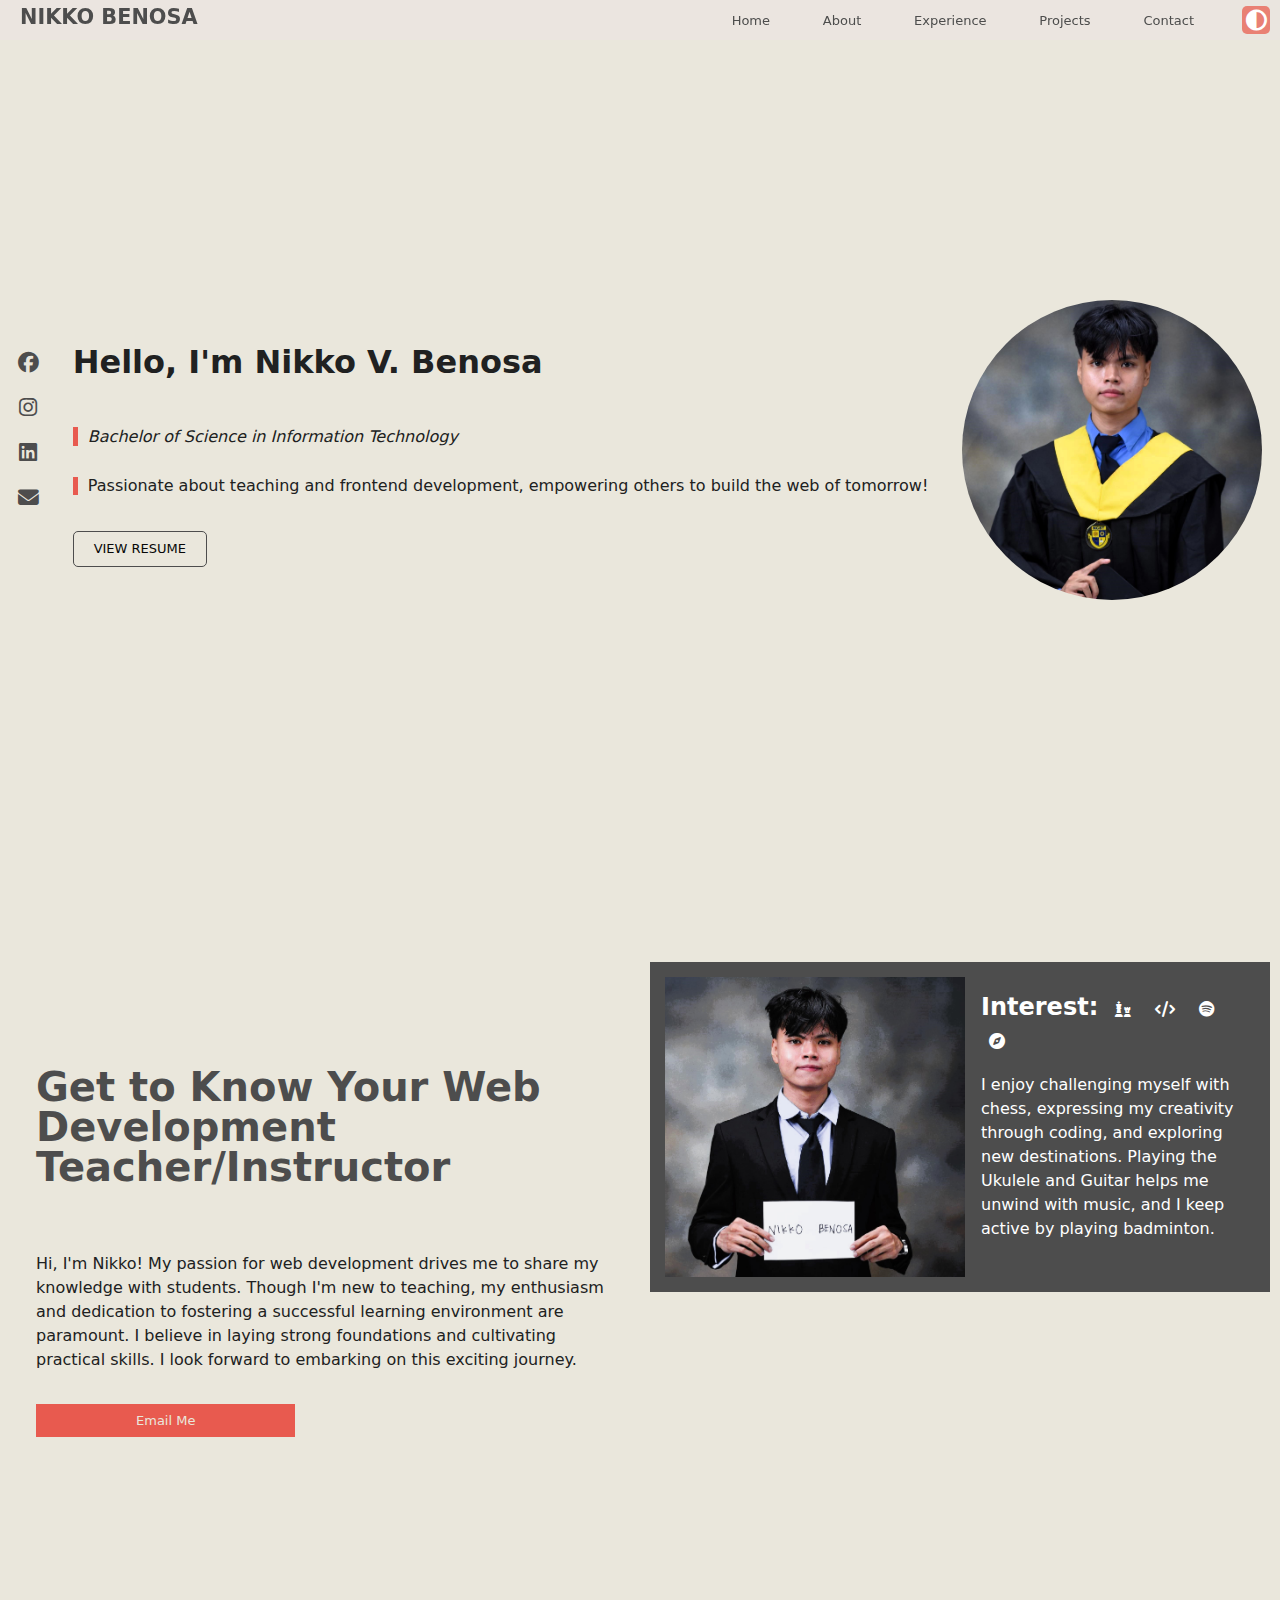
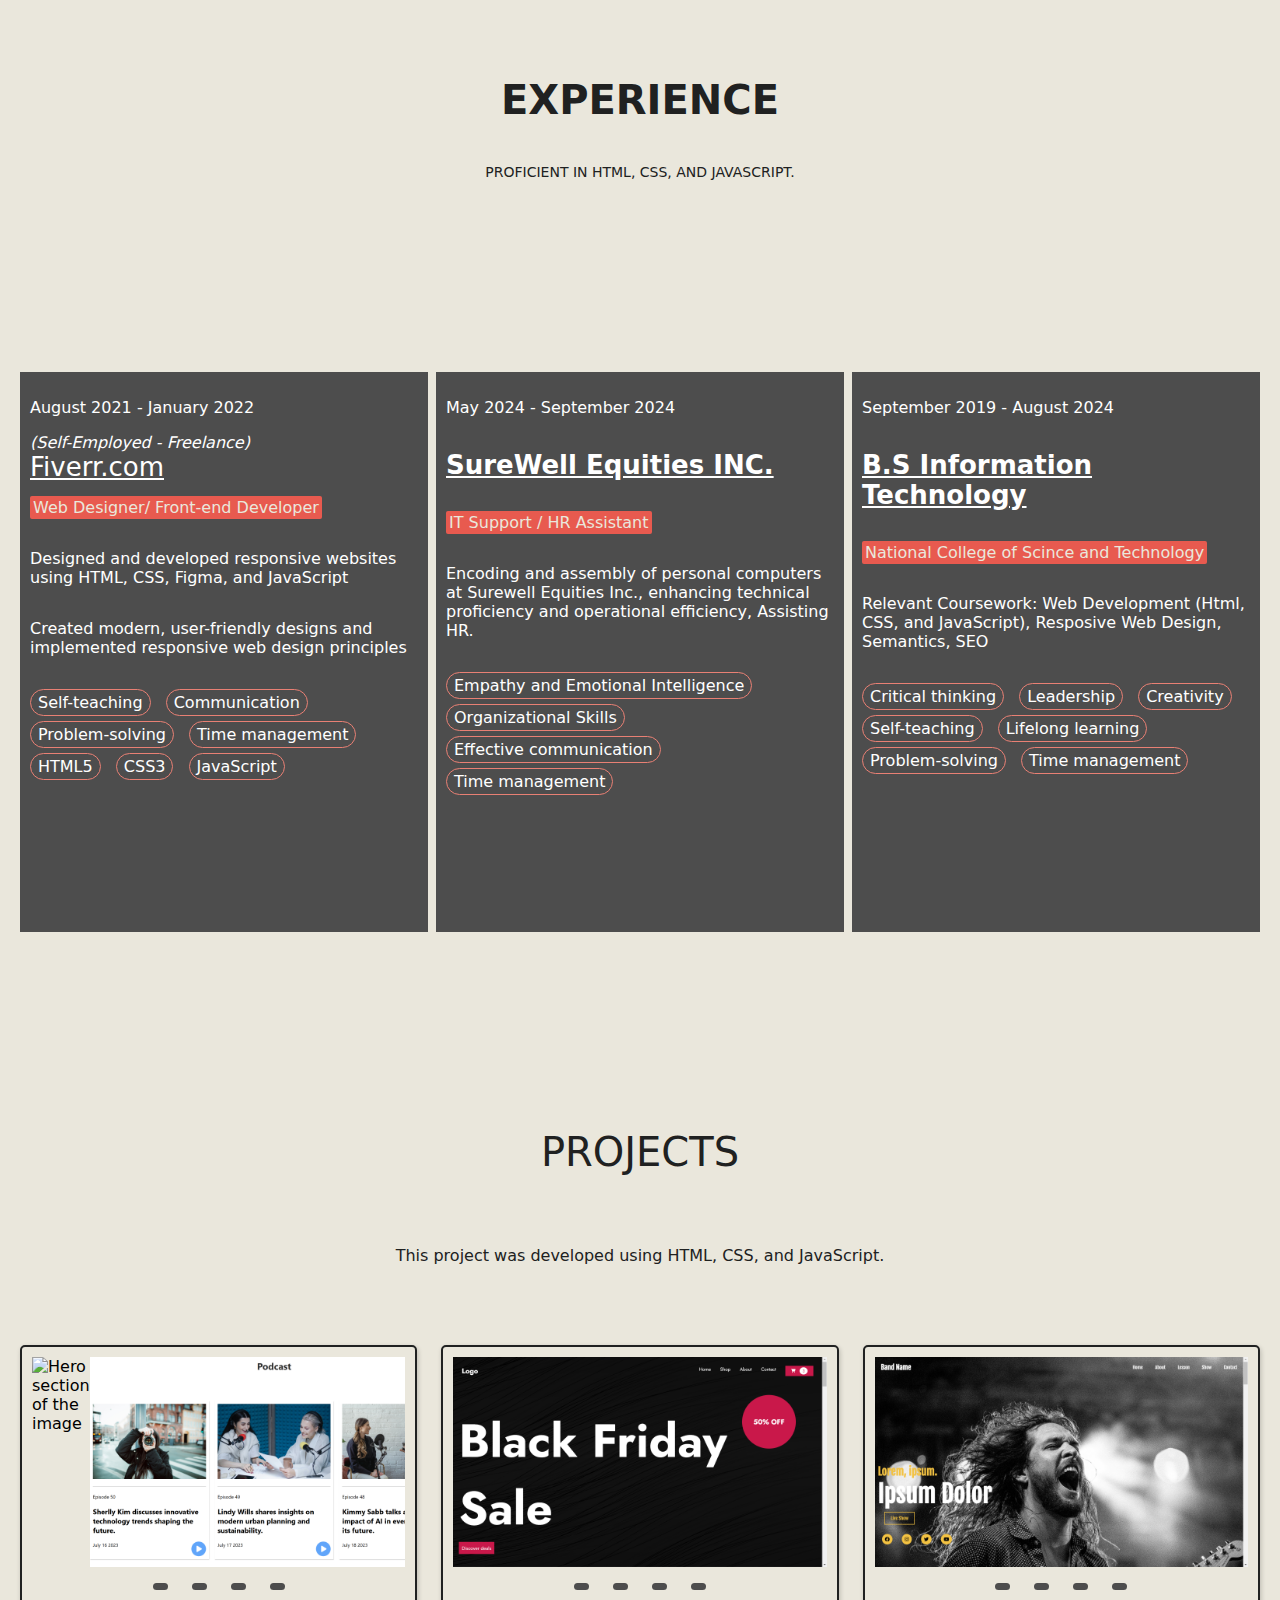
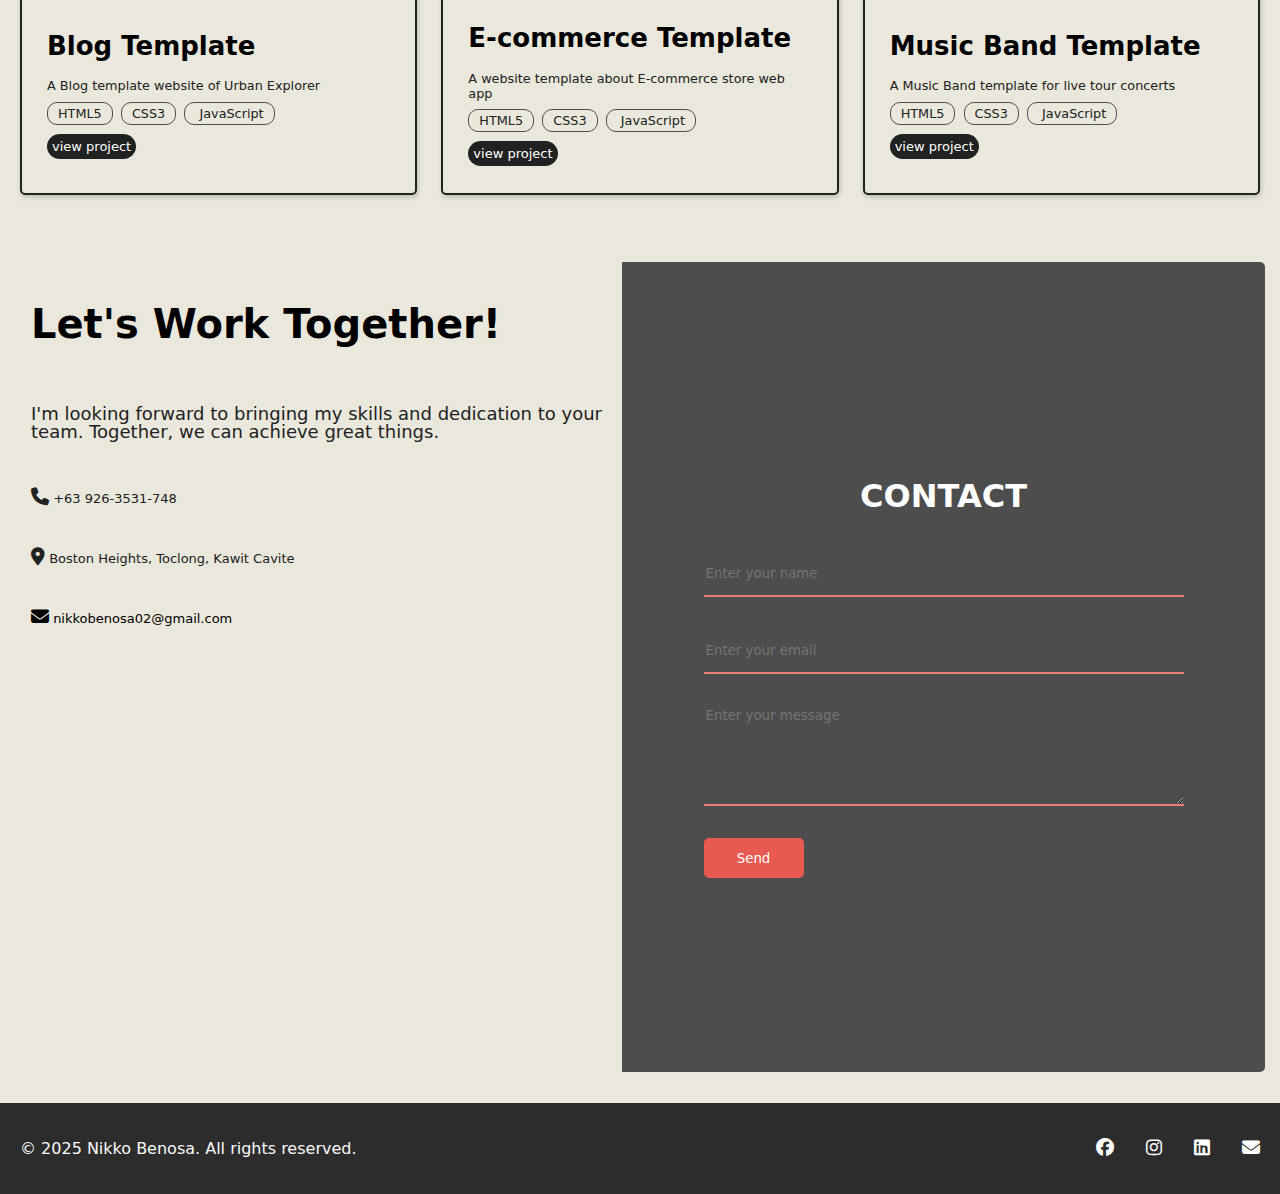
==== index.html @ a9d94560 "Update index.html" ====
<!DOCTYPE html>
<html lang="en">
  <head>
    <meta charset="UTF-8" />
    <meta name="viewport" content="width=device-width, initial-scale=1.0" />
    <link rel="stylesheet" href="styles.css" />
    <link
      rel="stylesheet"
      href="https://cdnjs.cloudflare.com/ajax/libs/font-awesome/6.7.2/css/all.min.css"
      integrity="sha512-Evv84Mr4kqVGRNSgIGL/F/aIDqQb7xQ2vcrdIwxfjThSH8CSR7PBEakCr51Ck+w+/U6swU2Im1vVX0SVk9ABhg=="
      crossorigin="anonymous"
      referrerpolicy="no-referrer"
    />
    <link rel="preconnect" href="https://fonts.googleapis.com" />
    <link rel="preconnect" href="https://fonts.gstatic.com" crossorigin />
    <link
      href="https://fonts.googleapis.com/css2?family=Lato:ital,wght@0,100;0,300;0,400;0,700;0,900;1,100;1,300;1,400;1,700;1,900&family=Merriweather+Sans:ital,wght@0,300..800;1,300..800&family=Montserrat:ital,wght@0,100..900;1,100..900&display=swap"
      rel="stylesheet"
    />

    <title>Nikko Benosa | Web Developer & Instructor</title>
    <meta
      name="description"
      content="Portfolio of Nikko Benosa, a passionate web development instructor and front-end developer. Explore projects, skills, and experience."
    />
  </head>
  <body>
    <main>
      <section id="container" class="container">
        <header>
          <section class="header">
            <h2 class="fs">Nikko Benosa</h2>
            <ul class="unl">
              <div class="burger-menu" id="burgerMenu">
                <span></span>
                <span></span>
                <span></span>
              </div>
              <nav class="nav-links" id="navLinks">
                <a href="#container2"><li class="li1">Contact</li></a>
                <a href="#container3"><li class="li1">Projects</li></a>
                <a href="#skills"><li class="li1">Experience</li></a>
                <a href="#about"><li class="li1">About</li></a>
                <a href="#container"><li class="li1">Home</li></a>
              </nav>
            </ul>
          </section>
          <button
            id="rotateButton"
            class="toggle-btn"
            onclick="toggleDarkMode()"
          >
            <i id="circle" class="fa-solid fa-circle-half-stroke"></i>
          </button>
        </header>
        <div class="fabs3">
          <a
            class="fabs"
            href="https://www.facebook.com/nikkobenosa01"
            target="_blank"
            ><i class="fa-brands fa-facebook"></i
          ></a>

          <a class="fabs" href="instagram.com" target="_blank"
            ><i class="fa-brands fa-instagram"></i
          ></a>
          <a
            class="fabs"
            href="https://www.linkedin.com/in/nikko-benosa-46b92a264/"
            target="_blank"
            ><i class="fa-brands fa-linkedin"></i
          ></a>
          <a href="mailto:nikkobenosa02@gmail.com" class="fabs"
            ><i class="fa-solid fa-envelope"></i
          ></a>
        </div>
        <div class="text">
          <p id="named">Hello, I'm Nikko V. Benosa</p>

          <p class="green">
            <em> &nbsp; Bachelor of Science in Information Technology</em>
          </p>
          <p class="para1">
            &nbsp; Passionate about teaching and frontend development,
            empowering others to build the web of tomorrow!
          </p>

          <div class="resume">
            <a
              href="https://drive.google.com/file/d/18-py3SOrcLkmHaScU4t58sN4FId3HkH1/view?usp=sharing"
              target="_blank"
              >VIEW RESUME</a
            >
          </div>
        </div>

        <div>
          <picture>
            <img
              class="image1"
              loading="lazy"
              src="image/profile.jpg"
              alt="Nikko Benosa"
            />
          </picture>
        </div>
      </section>

      <section id="about" class="main-about">
        <div class="contact" style="padding: 1rem">
          <h2>Get to Know Your Web Development Teacher/Instructor</h2>

          <p class="text3" style="line-height: 1.5">
            Hi, I'm Nikko! My passion for web development drives me to share my
            knowledge with students. Though I'm new to teaching, my enthusiasm
            and dedication to fostering a successful learning environment are
            paramount. I believe in laying strong foundations and cultivating
            practical skills. I look forward to embarking on this exciting
            journey.
          </p>

          <div class="link">
            <a id="link3" class="email" href="mailto:nikkobenosa02@gmail.com">
              Email Me
            </a>
          </div>
        </div>
        <div class="contact3" style="padding: 1rem">
          <div class="square">
            <picture class="picture-2">
              <img
                loading="lazy"
                src="image/profile5.jpg"
                alt="Portrait of Nikko Benosa, Web Developer and Instructor"
              />
            </picture>
            <article class="interest">
              <h1>
                Interest:

                <i class="fa-solid fa-chess"></i>
                <i class="fa-solid fa-code"></i>
                <i class="fa-brands fa-spotify"></i>
                <i class="fa-solid fa-compass"></i>
              </h1>
              <p>
                I enjoy challenging myself with chess, expressing my creativity
                through coding, and exploring new destinations. Playing the
                Ukulele and Guitar helps me unwind with music, and I keep active
                by playing badminton.
              </p>
            </article>
          </div>
        </div>
      </section>
      <section id="skills" class="skills">
        <h1>EXPERIENCE</h1>
        <p>Proficient in HTML, CSS, and JavaScript.</p>
      </section>
      <section class="skills-bg">
        <div class="parent">
          <div class="child">
            <p>August 2021 - January 2022</p>
            <em>(Self-Employed - Freelance)</em>
            <a
              href="https://www.fiverr.com/?utm_source=bing&utm_medium=cpc-brand&utm_campaign=B_ROW_
              Brand_Exact&utm_term=Exact_[fiverr]&utm_content=AdID^^Keyword^fiverr^Placement^^Device^
              c&caid=285041604&agid=1245746684795539&ad_id=&kw=fiverr&lpcat=br_general&show_join=true
              &msclkid=d26669f5a6731e2f69090e45d85a08d5"
              target="_blank"
              >Fiverr.com</a
            >

            <p><mark>Web Designer/ Front-end Developer</mark></p>

            <p>
              Designed and developed responsive websites using HTML, CSS, Figma,
              and JavaScript
            </p>
            <p>
              Created modern, user-friendly designs and implemented responsive
              web design principles
            </p>
            <p class="parag">
              <span class="span2">Self-teaching</span> &nbsp;<span class="span2"
                >Communication</span
              >
              &nbsp;<span class="span2"> Problem-solving</span>&nbsp;<span
                class="span2"
              >
                Time management</span
              >&nbsp;<span class="span2"> HTML5</span>&nbsp;<span class="span2">
                CSS3</span
              >&nbsp;<span class="span2"> JavaScript</span>
            </p>
            <p></p>
          </div>
        </div>
        <div class="parent">
          <div class="child">
            <p>May 2024 - September 2024</p>
            <h1>SureWell Equities INC.</h1>
            <p><mark>IT Support / HR Assistant</mark></p>

            <p>
              Encoding and assembly of personal computers at Surewell Equities
              Inc., enhancing technical proficiency and operational efficiency,
              Assisting HR.
            </p>
            <p class="parag">
              <span class="span2">Empathy and Emotional Intelligence</span>
              &nbsp;<span class="span2">Organizational Skills</span> &nbsp;<span
                class="span2"
                >Effective communication</span
              >
              &nbsp;<span class="span2"> Time management</span>
            </p>
            <p></p>
          </div>
        </div>
        <div class="parent">
          <div class="child">
            <p>September 2019 - August 2024</p>
            <h1>B.S Information Technology</h1>

            <p><mark>National College of Scince and Technology</mark></p>

            <p>
              Relevant Coursework: Web Development (Html, CSS, and JavaScript),
              Resposive Web Design, Semantics, SEO
            </p>
            <p class="parag">
              <span class="span2">Critical thinking</span>
              &nbsp;<span class="span2">Leadership</span> &nbsp;<span
                class="span2"
                >Creativity</span
              >
              &nbsp;<span class="span2">Self-teaching</span> &nbsp;<span
                class="span2"
                >Lifelong learning</span
              >
              &nbsp;<span class="span2"> Problem-solving</span>&nbsp;<span
                class="span2"
              >
                Time management</span
              >
            </p>
            <p></p>
          </div>
        </div>
      </section>

      <section class="container3" id="container3">
        <div class="projects" id="projects">
          <h1>Projects</h1>
          <p>This project was developed using HTML, CSS, and JavaScript.</p>
        </div>

        <div class="wrapper2">
          <div class="main-box">
            <div class="box city">
              <picture class="pics">
                <img
                  id="slide1"
                  loading="lazy"
                  src="image/city (2).png"
                  alt="Hero section of the image"
                />

                <img
                  id="slide3"
                  loading="lazy"
                  src="image/city (3).png"
                  alt="testimonials"
                />
                <img
                  id="slide4"
                  loading="lazy"
                  src="image/city (4).png"
                  alt="footer section of the image"
                />
                <img
                  id="slide4"
                  loading="lazy"
                  src="image/city (1).png"
                  alt="footer section of the image"
                />
              </picture>
              <div class="buttons">
                <button class="slider-btn" data-slide="1"></button>
                <button class="slider-btn" data-slide="2"></button>
                <button class="slider-btn" data-slide="3"></button>
                <button class="slider-btn" data-slide="4"></button>
              </div>
            </div>
            <div class="ctn">
              <h1>Blog Template</h1>
              <p>A Blog template website of Urban Explorer</p>
              <p>
                <span class="span">HTML5</span> &nbsp;<span class="span"
                  >CSS3</span
                >
                &nbsp;<span class="span"> JavaScript</span>
              </p>
              <a
                href="https://nikko-22.github.io/urbanexplorer/index.html"
                aria-label="View more about city website"
                >view project</a
              >
            </div>
          </div>

          <div class="main-box">
            <div class="box city">
              <picture class="pics1">
                <img
                  id="slide1"
                  loading="lazy"
                  src="image/ecommerce (4).png"
                  alt="hero section of the image"
                />

                <img
                  id="slide2"
                  loading="lazy"
                  src="image/ecommerce (3).png"
                  alt="main section of the image"
                />
                <img
                  id="slide3"
                  loading="lazy"
                  src="image/ecommerce (5).png"
                  alt="footer section of the image"
                />
                <img
                  id="slide3"
                  loading="lazy"
                  src="image/ecommerce (7).png"
                  alt="footer section of the image"
                />
              </picture>
              <div class="buttons">
                <button class="slider-btn1" data-slide="1"></button>
                <button class="slider-btn1" data-slide="2"></button>
                <button class="slider-btn1" data-slide="3"></button>
                <button class="slider-btn1" data-slide="4"></button>
              </div>
            </div>
            <div class="ctn">
              <h1>E-commerce Template</h1>
              <p>A website template about E-commerce store web app</p>
              <p>
                <span class="span">HTML5</span> &nbsp;<span class="span"
                  >CSS3</span
                >
                &nbsp;<span class="span"> JavaScript</span>
              </p>
              <a
                href="https://nikko-22.github.io/e-commerce/index.html"
                aria-label="View more about E-commerce website"
                >view project</a
              >
            </div>
          </div>
          <div class="main-box">
            <div class="box city">
              <picture class="pics2">
                <img
                  id="slide1"
                  loading="lazy"
                  src="image/music (1).png"
                  alt="hero section of the image"
                />

                <img
                  id="slide2"
                  loading="lazy"
                  src="image/music (2).png"
                  alt="main section of the image"
                />
                <img
                  id="slide3"
                  loading="lazy"
                  src="image/music (4).png"
                  alt="footer section of the image"
                />

                <img
                  id="slide5"
                  loading="lazy"
                  src="image/music (5).png"
                  alt="footer section of the image"
                />
              </picture>
              <div class="buttons">
                <button class="slider-btn2" data-slide="1"></button>
                <button class="slider-btn2" data-slide="2"></button>
                <button class="slider-btn2" data-slide="3"></button>
                <button class="slider-btn2" data-slide="4"></button>
              </div>
            </div>
            <div class="ctn">
              <h1>Music Band Template</h1>
              <p>A Music Band template for live tour concerts</p>
              <p>
                <span class="span">HTML5</span> &nbsp;<span class="span"
                  >CSS3</span
                >
                &nbsp;<span class="span"> JavaScript</span>
              </p>
              <a
                href="https://nikko-22.github.io/music/index.html"
                aria-label="View About Music Band WebSite"
                >view project</a
              >
            </div>
          </div>
        </div>
      </section>

      <section class="container2" id="container2">
        <article class="main-div">
          <div class="contact2">
            <h1 style="font-size: xx-large">CONTACT</h1>

            <!-- modify this form HTML and place wherever you want your form -->
            <form
              id="contact-form"
              action="https://formspree.io/f/mldglwoo"
              method="POST"
            >
              <input
                type="text"
                id="name"
                name="name"
                placeholder="Enter your name"
                required
              />

              <input
                type="email"
                id="email"
                name="email"
                placeholder="Enter your email"
                required
              />

              <textarea
                id="message"
                name="message"
                placeholder="Enter your message"
                required
              ></textarea>

              <button class="btn" type="submit">Send</button>
            </form>
            <p
              id="response-message"
              style="display: none; color: #ffffff !important"
            >
              Message sent successfully! <i class="fa-solid fa-check"></i>
            </p>
          </div>
          <div class="contact" style="padding: 1rem">
            <h1>Let's Work Together!</h1>
            <p class="text3" style="font-size: 1.125rem">
              I'm looking forward to bringing my skills and dedication to your
              team. Together, we can achieve great things.
            </p>
            <p>
              <i style="font-size: large" class="fa-solid fa-phone"></i> +63
              926-3531-748
            </p>
            <p>
              <i style="font-size: large" class="fa-solid fa-location-dot"></i>
              Boston Heights, Toclong, Kawit Cavite
            </p>
            <p>
              <a href="mailto:nikkobenosa02@gmail.com" style="color: black">
                <i style="font-size: large" class="fa-solid fa-envelope"></i>
                nikkobenosa02@gmail.com</a
              >
            </p>
          </div>
        </article>
      </section>
    </main>

    <footer>
      <div class="copy">
        <p>&copy; 2025 Nikko Benosa. All rights reserved.</p>
        <div class="row">
          <a
            class="fabs"
            aria-label="View more about Nikko Benosa Profile Facebook"
            href="https://www.facebook.com/nikkobenosa01"
            target="_blank"
            ><i class="fa-brands fa-facebook"></i
          ></a>

          <a
            class="fabs"
            href="https://www.facebook.com/nikkobenosa01"
            target="_blank"
            ><i class="fa-brands fa-instagram"></i
          ></a>
          <a
            class="fabs"
            aria-label="View more about Nikko Benosa Profile Linkedin"
            href="https://www.linkedin.com/in/nikko-benosa-46b92a264/"
            target="_blank"
            ><i class="fa-brands fa-linkedin"></i
          ></a>
          <a
            href="mailto:nikkobenosa02@gmail.com"
            aria-label="Message Nikko Benosa in Email"
            class="fabs"
            ><i class="fa-solid fa-envelope"></i
          ></a>
        </div>
      </div>
    </footer>

    <script src="script.js"></script>

    <script src="script2.js"></script>
    <script src="script3.js"></script>
  </body>
</html>
---- styles.css ----
:root {
  --primary-color: #e85a4f;
  --secondary-color: #eae7dc;
  --third-color: #e98074;

  --accent-color: #4d4d4d;
  --text-color: #fff;
}

* {
  box-sizing: border-box;
  font-family: system-ui, -apple-system, BlinkMacSystemFont, "Segoe UI", Roboto,
    Oxygen, Ubuntu, Cantarell, "Open Sans", "Helvetica Neue", sans-serif;
}

html {
  scroll-behavior: smooth;
}

body {
  margin: 0;
  padding: 0;
  background-color: var(--secondary-color);
  font-family: "Lato", serif;
  font-weight: 400;
  font-style: normal;
}

main {
  max-width: 160rem;
}

p {
  color: #202121;
}

#circle {
  font-size: 21px;
}

header {
  display: flex;
  justify-content: flex-end;
  align-items: center;
  padding-right: 1.5rem;
  width: 100%;

  height: 1.875rem;
  position: absolute;
  color: #111;
  top: 0;
  left: 0;
}

.container {
  display: flex;
  flex-direction: row;
  text-align: center;
  justify-content: center;
  align-items: center;
  gap: 1.5em;
  background-size: cover;
  width: 100%;
  height: 100vh;
  color: #ffffff;
  position: relative;

  font-family: "Montserrat", serif;
  font-optical-sizing: auto;

  font-style: normal;
}

.fs {
  position: absolute;
  top: 0;
  left: 0;
  display: flex;
  justify-content: center;
  align-items: center;

  text-transform: uppercase;
  color: #e85a4f;
}

.image1 {
  display: flex;
  align-items: center;
  justify-content: center;

  object-fit: cover;
  overflow: hidden;
}

.text {
  font-family: "Segoe UI", Tahoma, Geneva, Verdana, sans-serif;
  line-height: 1.1;
  display: flex;
  justify-content: start;
  align-items: start;
  flex-direction: column;
}

.unl {
  width: 100%;
  padding: 0;
  margin: 0;
  display: flex;
  gap: 2.5em;
  color: #202121;
  list-style: none;
  font-family: "Segoe UI", Tahoma, Geneva, Verdana, sans-serif;
  font-weight: 350;
}

.resume a {
  color: #070707;
  border-radius: 0.3125rem;
  border: 0.0625rem solid var(--accent-color);
  padding: 0.625rem 1.25rem;
  display: inline-block;
  margin: 1.25rem 0;
}

.resume a:hover {
  box-shadow: 0.0625rem 0.125rem 0.3125rem rgba(113, 18, 18, 0.658);
  opacity: 0.8;
}

.fabs {
  display: flex;
  justify-content: center;
  align-items: center;
  gap: 1rem;

  color: var(--accent-color);
  transition: 0.2s;
}

.fabs:hover {
  transform: translateY(-0.3125rem);
  color: var(--primary-color) !important;
}

.fabs3 {
  display: flex;
  justify-content: center;
  align-items: center;
  flex-direction: column;
  gap: 1.5em;
  margin-bottom: 2.5em;
}

.fabs3 i {
  font-size: 1.625rem;
}

.copy {
  background-color: #2c2c2c;
  display: flex;
  justify-content: space-between;
  padding: 1.25rem;
  align-items: center;
}

.row {
  display: flex;
  flex-direction: row;
  gap: 2em;
}

.row2 {
  display: flex;
  flex-direction: row;
  gap: 2em;

  z-index: 1;
}

.row2 i {
  font-size: 1.625rem;
  color: var(--accent-color);

  &:hover {
    color: var(--primary-color) !important;
  }
}

.row i {
  font-size: large;
  color: var(--text-color);

  &:hover {
    color: var(--primary-color) !important;
  }
}

footer {
  width: 100%;
}

.copy p {
  color: #f9f9f9;
  display: inline-block;
}

li {
  padding: 0.8125rem;
  position: relative;
}

a {
  text-decoration: none;
}

.li1 {
  color: #202121;
  border-radius: 0.3125rem;
  padding: 0.625rem 1.25rem;
  transition: 0.3s ease;
  font-size: small;
}

.li1:hover {
  box-shadow: 0.0625rem 0.125rem 0.3125rem rgba(59, 26, 13, 0.815);
  opacity: 0.8;
  color: #f5f5f5;
  transform: translateY(3px);
}

.img {
  display: flex;
  text-align: center;
  align-items: center;
  justify-content: center;
  max-width: 100%;
  height: auto;
}

.skills {
  display: flex;
  min-height: fit-content;
  justify-content: center;
  flex-direction: column;
  align-items: center;
  width: 100%;

  font-size: 2.375rem;
  text-transform: uppercase;
  color: #202121;
  font-weight: 530;
}

.skills-bg {
  display: flex;
  align-items: center;
  justify-content: center;

  min-height: 100vh;
  width: 100%;
  gap: 0.5rem;

  padding: 1.25rem;
}

.parent {
  width: 100%;
  height: fit-content;
  display: flex;
  justify-content: center;
  margin-top: 1em;
}

.child {
  display: flex;
  flex-direction: column;
  height: fit-content;
  width: 100%;
  background-color: var(--accent-color);

  color: var(--text-color);
  height: fit-content;
  min-height: 35rem;
  padding: 0.625rem;
  transition: 0.2s;
}
.child:hover {
  background-color: #393939;
}

.child p {
  color: var(--text-color);
}

.child a {
  font-size: 1.625rem;
  color: var(--text-color);
  text-decoration: underline;
}

.child h1 {
  font-size: 1.625rem;
  color: var(--text-color);
  text-decoration: underline;
}

/* video section */

.container3 {
  padding: 6.25rem;

  display: flex;

  flex-direction: column;
  gap: 1.5em;
  width: 100%;
}

.wrapper2 {
  display: flex;
  justify-content: center;
  align-items: center;
  padding: 1.25rem;
  gap: 1rem;
}

.projects {
  display: flex;
  justify-content: center;
  align-items: center;
  gap: 0;
  flex-direction: column;
}

.projects h1 {
  display: flex;
  padding: 2.1875rem;
  justify-content: center;
  align-items: center;
  width: 100%;

  margin: 0 auto;

  font-size: 2.375rem;
  text-transform: uppercase;
  color: #202121;
  font-weight: 530;
}

.box img {
  display: flex;
  justify-content: center;
  align-items: center;
  margin: 0 auto;
  width: 100%;

  height: 100%;
  object-fit: cover;
  display: block;
}

.pics {
  display: flex;
  flex-direction: row;
  scroll-snap-type: x mandatory;
  scrollbar-width: none;
  position: relative;
  overflow: auto;
  object-fit: cover;
  width: 31.25rem;
}

.pics1 {
  display: flex;
  flex-direction: row;
  scroll-snap-type: x mandatory;
  scrollbar-width: none;
  position: relative;
  overflow: auto;
  object-fit: cover;
  width: 31.25rem;
}

.pics2 {
  display: flex;
  flex-direction: row;
  scroll-snap-type: x mandatory;
  scrollbar-width: none;
  position: relative;
  overflow: auto;
  object-fit: cover;
  width: 31.25rem;
}
.pics3 {
  display: flex;
  flex-direction: row;
  scroll-snap-type: x mandatory;
  scrollbar-width: none;
  position: relative;
  overflow: auto;
  object-fit: cover;
  width: 31.25rem;
}

.pics img {
  scroll-snap-align: start;
}

.pics1 img {
  scroll-snap-align: start;
}

.pics2 img {
  scroll-snap-align: start;
}

.pics a {
  color: #fff;
  position: absolute;
}

.slide {
  width: 31.25rem;
}

.slide1 {
  position: relative;
}

.buttons {
  display: flex;
  flex-direction: row;
  justify-content: center;
  align-items: center;
  gap: 1.5em;

  margin-top: 1em;
}

button {
  border: none;
  cursor: pointer;
  background-color: var(--accent-color);
  border-radius: 0.3125rem;
  width: 15px;
  height: 7px;
}

/* end of video section */

/* ///////////////////// */

/* this is about section */

.main-div {
  margin-top: 2rem;
  min-height: 25rem;
  display: flex;
  flex-direction: row-reverse;
  width: 100%;
}

#rm {
  display: none;
}

label {
  display: inline-block;
  cursor: pointer;
  margin-bottom: 1em;
  transition: 0.4s;
}

label:hover {
  color: #e5bb30;
}

.content {
  max-height: 0;
  cursor: default;
  opacity: 0;
  transition: max-height 0.5s ease, opacity 0.5s ease;
}

#rm:checked ~ .content {
  max-height: 31.25rem;
  opacity: 1;
}

.container2 {
  display: flex;
  padding: 2.5rem;
  text-align: left;
}

.main-about {
  display: flex;
  justify-content: center;
  align-items: center;
  min-height: fit-content;
  padding: 1.25rem;
}

.paragraph {
  padding: 0 6.25rem;
}

.pic img {
  width: 4.375rem;
  height: 4.375rem;
  object-fit: cover;
  border-radius: 50%;
}

.contact3 {
  width: 100%;

  display: flex;
  flex-direction: column;
  justify-content: center;
  align-items: center;
  height: 70vh;
  position: relative;
  z-index: -1;
}

.square {
  display: flex;
  padding: 0.9375rem;
  gap: 1rem;
  margin-top: 2rem;
  position: absolute;
  top: 0.625rem;
  left: 0.625rem;
  color: var(--text-color);
  background: var(--accent-color);
  z-index: 1;
  width: 100%;
  height: fit-content;
}

.square h1 {
  font-size: 1.5rem;
}

.square p {
  color: var(--text-color);
}

.article-1 {
  height: fit-content;
}

.picture-2 img {
  display: flex;
  place-self: center;
  object-fit: cover;
  width: 18.75rem;
}

.contact {
  width: 100%;
  height: fit-content;
  display: flex;
  flex-direction: column;
  justify-content: start;
  align-items: start;
  text-align: start;
  gap: 1rem;
  position: relative;

  line-height: 1;
}

.link {
  display: flex;
  align-items: center;
  justify-content: center;
  flex-direction: column;
  gap: 2em;
}

.link i {
  font-size: 1.125rem;
}

.about h1,
.about p {
  color: #ffffff;
}

.about h1 {
  margin: 0 0 1em 0;
}

.contact h2 {
  color: var(--accent-color);

  font-size: 3rem;
}

/* end of about section */

ul {
  list-style: none;
}

.resume-btn {
  margin-top: 1.5em;
  padding: 0.9375rem;
  border-radius: 1.875rem;
  border: solid var(--text-color) 0.125rem;

  color: #ffffff;
  text-decoration: none;
  transition: background-color 0.3s;
}

.resume-btn:hover {
  background-color: #333;
  color: #fff;
}

.facebook,
.email,
.linkedin {
  color: var(--accent-color);
  text-decoration: none;
}

.interest {
  & i {
    margin: 0.5rem;
    font-size: 1rem;
  }

  & p {
    line-height: 1.5;
  }
}

.dark-mode {
  background-color: #141414; /* Dark background */
  color: #ffffff; /* Light text */
}

.dark-mode h1,
.dark-mode h2,
.dark-mode h3,
.dark-mode p,
.dark-mode a,
.dark-mode span,
.dark-mode i,
.dark-mode li {
  color: #ffffff !important; /* Ensure text is white */
}

.dark-mode .main-box {
  border: 2px solid var(--secondary-color);
  box-shadow: 1px 2px 5px rgba(255, 255, 255, 0.3);
}

.dark-mode .child {
  background-color: #2a2a2a;
}

.dark-mode .square {
  background-color: #212121;
}

.dark-mode .burger-menu span {
  background-color: var(--text-color);
}

.dark-mode .slider-btn,
.dark-mode .slider-btn1,
.dark-mode .slider-btn2 {
  background-color: var(--text-color);
}

.toggle-btn {
  display: flex;
  align-items: center;
  justify-content: center;
  position: fixed;
  top: 45px;
  right: 5px;
  background: var(--third-color);

  border: none;
  padding: 15px;
  cursor: pointer;
  border-radius: 5px;
  transition: 0.2s;

  &:hover {
    background: #414141 !important;
  }
}

.rotated {
  transform: rotate(180deg);
  background: #414141 !important;

  &:hover {
    background: var(--third-color) !important;
  }
}

#link3 {
  text-wrap: nowrap;
  transition: 0.3s;
  width: 100%;
  background-color: var(--primary-color);
  color: var(--secondary-color);
  padding: 0.625rem 6.25rem;
  display: block;
  &:hover {
    transform: translateY(-0.0625rem);
    background-color: var(--third-color);
    color: var(--text-color);
  }
}

/* Burger Menu Styles */
.burger-menu {
  display: none;
  flex-direction: column;
  gap: 0.3rem;
  cursor: pointer;
}

.burger-menu span {
  width: 1.5625rem;
  height: 0.1875rem;
  background-color: var(--accent-color);
  border-radius: 0.3125rem;
}

/* Navigation Links */
.nav-links {
  display: flex;

  gap: 2em;
}

.nav-links a {
  text-decoration: none;
  color: #070707;
}

form {
  display: flex;
  flex-direction: column;
  justify-content: center;
  align-items: start;
  color: #f9f9f9;
  gap: 2em;
}

label {
  margin: 0;
}

input {
  width: 25rem;
  height: 1.875rem;
  outline: none; /* Removes the default outline */
  border: none;
  border-bottom: 0.125rem solid var(--third-color);
  background-color: var(--accent-color);
  color: var(--text-color);
}

textarea {
  width: 25rem;
  height: 5rem;
  outline: none; /* Removes the default outline */
  border: none;
  border-bottom: 0.125rem solid var(--third-color);
  background-color: var(--accent-color);
  color: var(--text-color);
}

.contact2 {
  width: 100%;
  display: flex;
  flex-direction: column;
  justify-content: center;
  align-items: center;
  text-align: center;
  background-color: var(--accent-color);
  gap: 1em;
  position: relative;
  min-height: 90vh;
  padding: 3.125rem;
  color: #fff;
}

.btn {
  padding: 1.25rem 3.125rem;
  display: flex;
  justify-content: center;
  align-items: center;
  color: #fff;
  background-color: var(--primary-color);
  transition: 0.2s;

  &:hover {
    background-color: var(--third-color);
  }
}

.span {
  border-radius: 0.625rem;
  padding: 0.1875rem 0.625rem;
  border: 0.0625rem solid var(--accent-color);
}

.span2 {
  border-radius: 3.125rem;
  padding: 0.1875rem 0.4375rem;
  border: 0.0625rem solid var(--third-color);
}

.parag {
  display: flex;
  gap: 0.3125rem;
  width: fit-content;
  flex-wrap: wrap;
}

mark {
  background-color: var(--primary-color);
  color: var(--secondary-color);
  padding: 2px 3px;
  border-radius: 2px;
}

.relevant {
  display: flex;
  justify-content: center;
  align-items: center;
  flex-direction: column;
}

.relevant h1 {
  font-size: 2rem;
  color: var(--accent-color);
}

.f-start i {
  font-size: 3rem;
  margin: 1rem;
}

#html {
  color: #c0463e;
  transition: 0.3s;

  &:hover {
    color: #c0463e !important;
  }
}

#css {
  color: rebeccapurple;
  transition: 0.3s;
  &:hover {
    color: rebeccapurple !important;
  }
}

#js {
  color: rgb(211, 189, 63);
  transition: 0.3s;
  &:hover {
    color: rgb(211, 189, 63) !important;
  }
}

@keyframes FadeInMove {
  from {
    opacity: 0;
    transform: translateX(-50px); /* Move 50px to the left */
  }
  to {
    opacity: 1;
    transform: translateX(0); /* Default position */
  }
}
@keyframes FadeInMove2 {
  from {
    opacity: 0;
    transform: translateY(50px); /* Move 50px to the left */
  }
  to {
    opacity: 1;
    transform: translateY(0); /* Default position */
  }
}

#named,
.resume,
.green,
.para1 {
  animation: FadeInMove 1s ease-in 0.2s;
  opacity: 1; /* Ensure elements are visible after animation */
}

.fabs3 {
  animation: FadeInMove2 1s ease-in 0.22s;
  opacity: 1; /* Ensure elements are visible after animation */
}

/* Responsive Styles */

@media (min-width: 20rem) {
  iframe {
    display: flex;
    place-self: center;
    width: 100%;
    height: 250px;
  }
  .toggle-btn {
    display: flex;
    align-items: center;
    justify-content: center;
    position: fixed;
    top: 5px;
    right: 55px;
    background: var(--third-color);
    color: var(--text-color) !important;
    border: none;
    padding: 14px;
    cursor: pointer;
    border-radius: 5px;
    transition: 0.3s;
  }

  .rotated {
    transform: rotate(180deg);
  }

  .contact3 {
    right: 3%;
  }

  header {
    background: #eae5e0cc;
    height: 40px;
    position: fixed;
    z-index: 1;
  }

  .skills {
    margin-top: 18rem;
  }

  .skills-bg {
    display: flex;
    flex-direction: column !important;
  }
  .square {
    flex-direction: column;
  }
  .picture-2 img {
    width: 16.25rem;
  }
  .about p {
    font-size: 1rem;
  }
  .text {
    padding: 0.625rem;
    justify-content: center;
    align-items: center;
  }

  #named {
    font-size: 1.5rem;
    font-weight: 700;
  }

  .fabs3 {
    display: none;
  }
  .main-box {
    border: 2px solid var(--accent-color);
    background-color: unset;
    box-shadow: 0.0625rem 0.125rem 0.3125rem rgba(0, 0, 0, 0.2);
    border-radius: 0.3125rem;
    width: 100%;
    padding: 0.625rem;
  }

  picture img {
    width: 100%;
  }
  .pics {
    display: flex;
    flex-direction: row;
    scroll-snap-type: x mandatory;
    scrollbar-width: none;
    position: relative;
    overflow: auto;
    object-fit: cover;
    width: 100%;
  }
  .pics1 {
    display: flex;
    flex-direction: row;
    scroll-snap-type: x mandatory;
    scrollbar-width: none;
    position: relative;
    overflow: auto;
    object-fit: cover;
    width: 100%;
  }
  .pics2 {
    display: flex;
    flex-direction: row;
    scroll-snap-type: x mandatory;
    scrollbar-width: none;
    position: relative;
    overflow: auto;
    object-fit: cover;
    width: 100%;
  }
  .pics3 {
    display: flex;
    flex-direction: row;
    scroll-snap-type: x mandatory;
    scrollbar-width: none;
    position: relative;
    overflow: auto;
    object-fit: cover;
    width: 100%;
  }

  .skills h1 {
    font-size: 2rem;
    white-space: nowrap;
  }

  .skills p {
    font-size: 0.75rem;
  }

  .projects h1 {
    font-size: 2rem;
    white-space: nowrap;
  }

  .projects p {
    padding: 20px;
    text-align: center;
  }

  #about {
    flex-direction: column;
  }

  .about h1 {
    font-size: 1.375rem;
  }

  .about {
    padding: 0.625rem;
  }

  .contact {
    min-height: 25rem;
  }

  .contact h2 {
    color: var(--accent-color);
    font-size: 2rem;
  }

  .text p {
    font-size: 0.7rem;
  }

  .container2 p,
  a {
    font-size: 0.875rem;
  }

  .container3 {
    padding: 0;
  }

  .container2 {
    padding: 0.9375rem;
  }

  .burger-menu {
    display: flex;
  }

  .container2 p,
  a {
    font-size: 0.75rem;
  }

  .container2 {
    padding: 0.9375rem;
  }

  .wrapper2 {
    flex-direction: column; /* Stack videos vertically */
    align-items: center; /* Center align the videos */
    gap: 1.5rem; /* Add some spacing between videos */
  }

  .box img {
    max-width: 100%; /* Ensure videos resize properly on smaller screens */
    height: auto; /* Maintain aspect ratio */
    gap: 0;
  }

  .main-div {
    flex-direction: column;
  }

  .nav-links {
    display: none;
    flex-direction: column;
    position: absolute;
    top: 100%;
    right: 0;
    background-color: #202121;

    padding: 1em;
    width: 100%;
    height: fit-content;
    border-radius: 0 0 0.625rem 0.625rem;
    animation: FadeInLeft 0.3s ease-in-out;
  }

  @keyframes FadeInLeft {
    from {
      opacity: 0;
      transform: translateY(-200px); /* Move 50px to the left */
    }
    to {
      opacity: 1;
      transform: translateY(0); /* Default position */
    }
  }

  .paragraph {
    padding: 0.625rem;
  }

  .ctn h1 {
    font-size: 1rem;
  }

  .ctn p {
    font-size: 0.8rem;
  }
  .ctn a {
    padding: 0.3125rem;
    background-color: #202121;
    color: #fff;
    text-decoration: none;
    display: inline-block;
    border-radius: 0.9375rem;
    transition: 0.3s;
    &:hover {
      background-color: var(--third-color);
      transform: translateY(0.1875rem);
    }
  }

  .nav-links.active {
    display: flex;
  }

  .li1,
  .resume {
    text-align: center;
  }

  .li1 {
    color: #eae7dc;
  }

  .fabs {
    font-size: 1.5rem;
  }

  .image1 {
    width: 160px;
    height: 160px;
    border-radius: 50%;
  }

  .main-div img {
    width: 4.0625rem;
    height: 4.0625rem;
    border-radius: 50%;
  }

  .fs {
    padding: 10px;
    font-size: 1rem;
    color: var(--accent-color);
    top: -0.7125rem;
  }

  input {
    width: 15rem;
    height: 1.875rem;
  }

  textarea {
    width: 15rem;
    height: 3.75rem;
  }
}

@media (min-width: 48rem) {
  iframe {
    display: flex;
    place-self: center;
    width: 100%;
    height: 250px;
  }

  .contact3 {
    right: 1%;
  }

  .contact h2 {
    color: var(--accent-color);
    font-size: 2.5rem;
  }

  header {
    position: fixed;
    z-index: 1;
  }

  .parent {
    gap: 1rem !important;
  }
  .skills-bg {
    display: flex;
    flex-direction: column !important;
  }
  .square {
    flex-direction: column;
  }
  .picture-2 img {
    width: 18.75rem;
  }
  input {
    width: 20rem;
    height: 1.875rem;
  }

  textarea {
    width: 20rem;
    height: 3.75rem;
  }
  .text {
    padding: 0.625rem;
    justify-content: start;
    align-items: start;
  }
  #named {
    font-size: 1.625rem;
  }
  .text em {
    border-left: 0.3125rem solid var(--primary-color);
  }
  .para1 {
    border-left: 0.3125rem solid var(--primary-color);
  }
  picture img {
    width: 100%;
  }
  .pics {
    display: flex;
    flex-direction: row;
    scroll-snap-type: x mandatory;
    scrollbar-width: none;
    position: relative;
    overflow: auto;
    object-fit: cover;
    width: 100%;
  }
  .pics1 {
    display: flex;
    flex-direction: row;
    scroll-snap-type: x mandatory;
    scrollbar-width: none;
    position: relative;
    overflow: auto;
    object-fit: cover;
    width: 100%;
  }
  .pics2 {
    display: flex;
    flex-direction: row;
    scroll-snap-type: x mandatory;
    scrollbar-width: none;
    position: relative;
    overflow: auto;
    object-fit: cover;
    width: 100%;
  }
  .pics3 {
    display: flex;
    flex-direction: row;
    scroll-snap-type: x mandatory;
    scrollbar-width: none;
    position: relative;
    overflow: auto;
    object-fit: cover;
    width: 100%;
  }

  .main-box {
    border: 2px solid var(--accent-color);
    background-color: unset;
    box-shadow: 0.0625rem 0.125rem 0.3125rem rgba(0, 0, 0, 0.2);
    border-radius: 0.3125rem;
    width: 100%;
    padding: 0.625rem;
  }

  .fabs3 {
    display: -webkit-inline-flex;
  }
  .fabs3 i {
    font-size: 1.3rem;
  }
  .skills h1 {
    font-size: 2.5rem;
  }

  .projects h1 {
    font-size: 2.5rem;
  }

  #about {
    flex-direction: column;
  }

  .about h1 {
    font-size: 2rem;
  }

  .contact h1 {
    font-size: 2.5rem;
  }

  .text p {
    font-size: 1rem;
  }

  .container2 p,
  a {
    font-size: 0.875rem;
  }

  .container3 {
    padding: 0;
  }

  .container2 {
    padding: 0;
  }

  .burger-menu {
    display: flex;
    color: #070707;
  }

  .container2 p,
  a {
    font-size: 0.75rem;
  }

  .container2 {
    padding: 0.9375rem;
  }

  .wrapper2 {
    flex-direction: column; /* Stack videos vertically */
    align-items: center; /* Center align the videos */
    gap: 1.5rem; /* Add some spacing between videos */
  }

  .box img {
    max-width: 100%; /* Ensure videos resize properly on smaller screens */
    height: auto; /* Maintain aspect ratio */
    gap: 0;
  }

  .main-div {
    flex-direction: row;
    margin-bottom: 2rem;
  }

  .nav-links {
    display: none;
    flex-direction: column;
    position: absolute;
    top: 100%;
    right: 0;
    background-color: #202121;

    padding: 1em;
    width: 100%;
    height: fit-content;
    border-radius: 0 0 0.625rem 0.625rem;
    animation: FadeInLeft 0.3s ease-in-out;
  }

  @keyframes FadeInLeft {
    from {
      opacity: 0;
      transform: translateY(-200px); /* Move 50px to the left */
    }
    to {
      opacity: 1;
      transform: translateY(0); /* Default position */
    }
  }

  .paragraph {
    padding: 0.625rem;
  }

  .ctn a {
    padding: 0.3125rem;
    background-color: #202121;
    color: #fff;
    text-decoration: none;
    display: inline-block;
    border-radius: 0.9375rem;
    transition: 0.3s;
    &:hover {
      background-color: #5460e6;
      transform: translateY(0.1875rem);
    }
  }

  .nav-links.active {
    display: flex;
  }

  .li1,
  .resume {
    text-align: center;
  }

  .li1 {
    color: #eae7dc;
  }

  .fabs {
    font-size: 1.5rem;
  }

  .image1 {
    width: 250px;
    height: 250px;
    border-radius: 50%;
  }

  .main-div img {
    width: 4.0625rem;
    height: 4.0625rem;
    border-radius: 50%;
  }

  .fs {
    font-size: 1rem;
    color: var(--accent-color);
    top: -0.3125rem;
  }
}

@media (min-width: 64rem) {
  iframe {
    display: flex;
    place-self: center;
    width: 100%;
    height: 100%;
  }
  .toggle-btn {
    display: flex;
    align-items: center;
    justify-content: center;
    position: fixed;
    top: 6px;
    right: 10px;
    background: var(--third-color);
    color: var(--text-color) !important;
    border: none;
    padding: 14px;
    cursor: pointer;
    border-radius: 5px;
    transition: 0.3s;
  }

  .rotated {
    transform: rotate(180deg);
  }

  .contact3 {
    right: 0%;
  }
  .skills {
    margin-top: 5rem;
  }
  .skills-bg {
    flex-direction: row !important;
  }

  .square {
    flex-direction: row;
  }
  #about {
    flex-direction: row;
  }
  .fabs3 {
    display: -webkit-inline-flex;
  }

  picture img {
    width: 100%;
  }
  .pics {
    display: flex;
    flex-direction: row;
    scroll-snap-type: x mandatory;
    scrollbar-width: none;
    position: relative;
    overflow: auto;
    object-fit: cover;
    width: 100%;
  }
  .pics1 {
    display: flex;
    flex-direction: row;
    scroll-snap-type: x mandatory;
    scrollbar-width: none;
    position: relative;
    overflow: auto;
    object-fit: cover;
    width: 100%;
  }
  .pics2 {
    display: flex;
    flex-direction: row;
    scroll-snap-type: x mandatory;
    scrollbar-width: none;
    position: relative;
    overflow: auto;
    object-fit: cover;
    width: 100%;
  }
  .pics3 {
    display: flex;
    flex-direction: row;
    scroll-snap-type: x mandatory;
    scrollbar-width: none;
    position: relative;
    overflow: auto;
    object-fit: cover;
    width: 100%;
  }

  .para1 {
    border-left: 0.3125rem solid var(--primary-color);
  }

  .text p {
    font-size: 1rem;
  }

  #named {
    font-size: 2rem;
  }

  .text i {
    font-size: 1.375rem;
    text-align: justify;
  }

  .text em {
    border-left: 0.3125rem solid var(--primary-color);
  }

  .skills p {
    font-size: 0.875rem;
  }

  .about p {
    font-size: 1rem;
    text-align: start;
  }

  .burger-menu {
    display: none;
    position: absolute;
    top: 1.25rem;
    right: 1.25rem;
  }

  .container2 p,
  a,
  i {
    font-size: 0.8125rem;
    text-align: start;
  }

  .wrapper2 {
    flex-direction: row; /* Stack videos vertically */
    align-items: center; /* Center align the videos */
  }

  .box video {
    max-width: 100%; /* Ensure videos resize properly on smaller screens */
    height: auto; /* Maintain aspect ratio */
    gap: 0;
  }

  .box img {
    max-width: 100%; /* Ensure videos resize properly on smaller screens */
    height: auto; /* Maintain aspect ratio */
    gap: 0;
  }

  .main-div {
    flex-direction: row-reverse;
    margin-bottom: 1rem;
    border-radius: 0.3125rem;

    overflow: hidden;
  }

  .nav-links {
    gap: 0.8rem;
    display: flex;
    flex-direction: row-reverse;
    width: 100%;
    height: 2.5rem;
    background-color: var(--);
    background: #eae5e036;

    border-radius: 0;
    text-align: center;
    align-items: center;
    position: absolute;
    top: 0;
    right: 50px;
  }

  .nav-links a {
    font-size: 0.75rem;
  }

  header {
    position: fixed;
    z-index: 1;
  }

  .green {
    font-weight: 500;
  }

  .skills p {
    padding: 0 6.25rem 0 6.25rem;
    text-align: center;
  }

  .paragraph {
    padding: 0 3.125rem;
  }

  .nav-links.active {
    display: flex;
  }

  .li1,
  .resume {
    text-align: center;
  }

  .li1 {
    color: var(--accent-color);
    font-weight: 400;
    &:hover {
      color: var(--accent-color);
    }
  }

  .fabs {
    font-size: 1.75rem;
  }

  .ctn {
    padding: 0.9375rem;
  }

  .ctn h1 {
    font-size: 1.625rem;
  }

  .ctn a {
    padding: 0.3125rem;
    background-color: #202121;
    color: #fff;
    text-decoration: none;
    display: inline-block;
    border-radius: 0.9375rem;
    transition: 0.3s;
    &:hover {
      background-color: var(--third-color);
      transform: translateY(0.1875rem);
    }
  }

  .main-box {
    display: grid;

    border: 2px solid var(--accent-color);
    background-color: unset;
    border: 2px solid #202121;

    border-radius: 0.3125rem;
    width: 100%;
    min-height: 450px;
    padding: 0.625rem;
  }

  .image1 {
    width: 300px;
    height: 300px;
    border-radius: 50%;
  }

  .main-div img {
    width: 4.0625rem;
    height: 4.0625rem;
    border-radius: 50%;
  }

  .fs {
    margin: 0;
    top: -5px;
    position: absolute;
    font-size: 1.3rem;
    left: 0.625rem;
    z-index: 1;
    color: var(--secondary-color);
    color: var(--accent-color);
  }

  .fabs a {
    font-size: 1.5rem;
  }

  input {
    width: 30rem;
    height: 2.8125rem;
  }

  textarea {
    width: 30rem;
    height: 6.25rem;
  }
}

@media (min-width: 90rem) {
  .toggle-btn {
    display: flex;
    align-items: center;
    justify-content: center;
    position: fixed;
    top: 5px;
    right: 10px;
    background: var(--third-color);
    color: var(--text-color) !important;
    border: none;
    padding: 15px;
    cursor: pointer;
    border-radius: 5px;
    transition: 0.3s;
  }

  .rotated {
    transform: rotate(180deg);
  }

  .pics {
    display: flex;
    flex-direction: row;
    scroll-snap-type: x mandatory;
    scrollbar-width: none;
    position: relative;
    overflow: auto;
    object-fit: cover;
    width: 100%;
  }
  .pics1 {
    display: flex;
    flex-direction: row;
    scroll-snap-type: x mandatory;
    scrollbar-width: none;
    position: relative;
    overflow: auto;
    object-fit: cover;
    width: 100%;
  }
  .pics2 {
    display: flex;
    flex-direction: row;
    scroll-snap-type: x mandatory;
    scrollbar-width: none;
    position: relative;
    overflow: auto;
    object-fit: cover;
    width: 100%;
  }
  .pics3 {
    display: flex;
    flex-direction: row;
    scroll-snap-type: x mandatory;
    scrollbar-width: none;
    position: relative;
    overflow: auto;
    object-fit: cover;
    width: 100%;
  }
  .text p {
    font-size: 1rem;
  }

  .text i {
    font-size: 1.375rem;
    text-align: justify;
  }

  .text em {
    border-left: 0.3125rem solid var(--primary-color);
  }

  .skills p {
    font-size: 0.875rem;
  }

  .about p {
    font-size: 1rem;
    text-align: start;
  }

  .burger-menu {
    display: none;
    position: absolute;
    top: 1.25rem;
    right: 1.25rem;
  }

  .container2 p,
  a,
  i {
    font-size: 0.8125rem;
    text-align: start;
  }

  .wrapper2 {
    flex-direction: row; /* Stack videos vertically */
    align-items: center; /* Center align the videos */
  }

  .box video {
    max-width: 100%; /* Ensure videos resize properly on smaller screens */
    height: auto; /* Maintain aspect ratio */
    gap: 0;
  }

  .box img {
    max-width: 100%; /* Ensure videos resize properly on smaller screens */
    height: auto; /* Maintain aspect ratio */
    gap: 0;
  }

  .main-div {
    flex-direction: row-reverse;
    margin-bottom: 1rem;
    border-radius: 0.3125rem;
    overflow: hidden;
  }

  .nav-links {
    gap: 0.8em;
    display: flex;
    flex-direction: row-reverse;
    width: 100%;
    height: 2.5rem;
    background-color: var(--);
    background: #eae5e036;
    color: #f8f8f8 !important;
    border-radius: 0;
    text-align: center;
    align-items: center;
    position: absolute;
    top: 0;
    right: 50px;
  }

  .nav-links a {
    font-size: 0.75rem;
  }

  header {
    position: fixed;
    z-index: 1;
  }

  .green {
    color: #4c4650;
    font-weight: 500;
  }

  .skills p {
    padding: 0 6.25rem 0 6.25rem;
    text-align: center;
  }

  .paragraph {
    padding: 0 3.125rem;
  }

  .nav-links.active {
    display: flex;
  }

  .li1,
  .resume {
    text-align: center;
  }

  .li1 {
    color: var(--accent-color);

    &:hover {
      color: var(--accent-color);
    }
  }

  .fabs {
    font-size: 1.75rem;
  }

  .ctn {
    padding: 0.9375rem;
  }

  .ctn h1 {
    font-size: 1.75rem;
  }

  .ctn a {
    padding: 0.3125rem;
    background-color: #202121;
    color: #fff;
    text-decoration: none;
    display: inline-block;
    border-radius: 0.9375rem;
    transition: 0.3s;
    &:hover {
      background-color: var(--third-color);
      transform: translateY(0.1875rem);
    }
  }

  .main-box {
    border: 2px solid var(--accent-color);
    background-color: unset;
    box-shadow: 0.0625rem 0.125rem 0.3125rem rgba(0, 0, 0, 0.2);
    border-radius: 0.3125rem;
    width: 100%;
    padding: 0.625rem;
  }

  .image1 {
    width: 300px;
    height: 300px;
    border-radius: 50%;
  }

  .main-div img {
    width: 4.0625rem;
    height: 4.0625rem;
    border-radius: 50%;
  }

  .fs {
    font-size: 1.3rem;
    position: absolute;
    top: -5px;
    left: 0.625rem;
    z-index: 1;
    font-size: 1.4375rem;
    color: var(--accent-color);
  }

  .fabs a {
    font-size: 1.5rem;
  }

  input {
    width: 40rem;
    height: 2.8125rem;
  }

  textarea {
    width: 40rem;
    height: 6.25rem;
  }
}
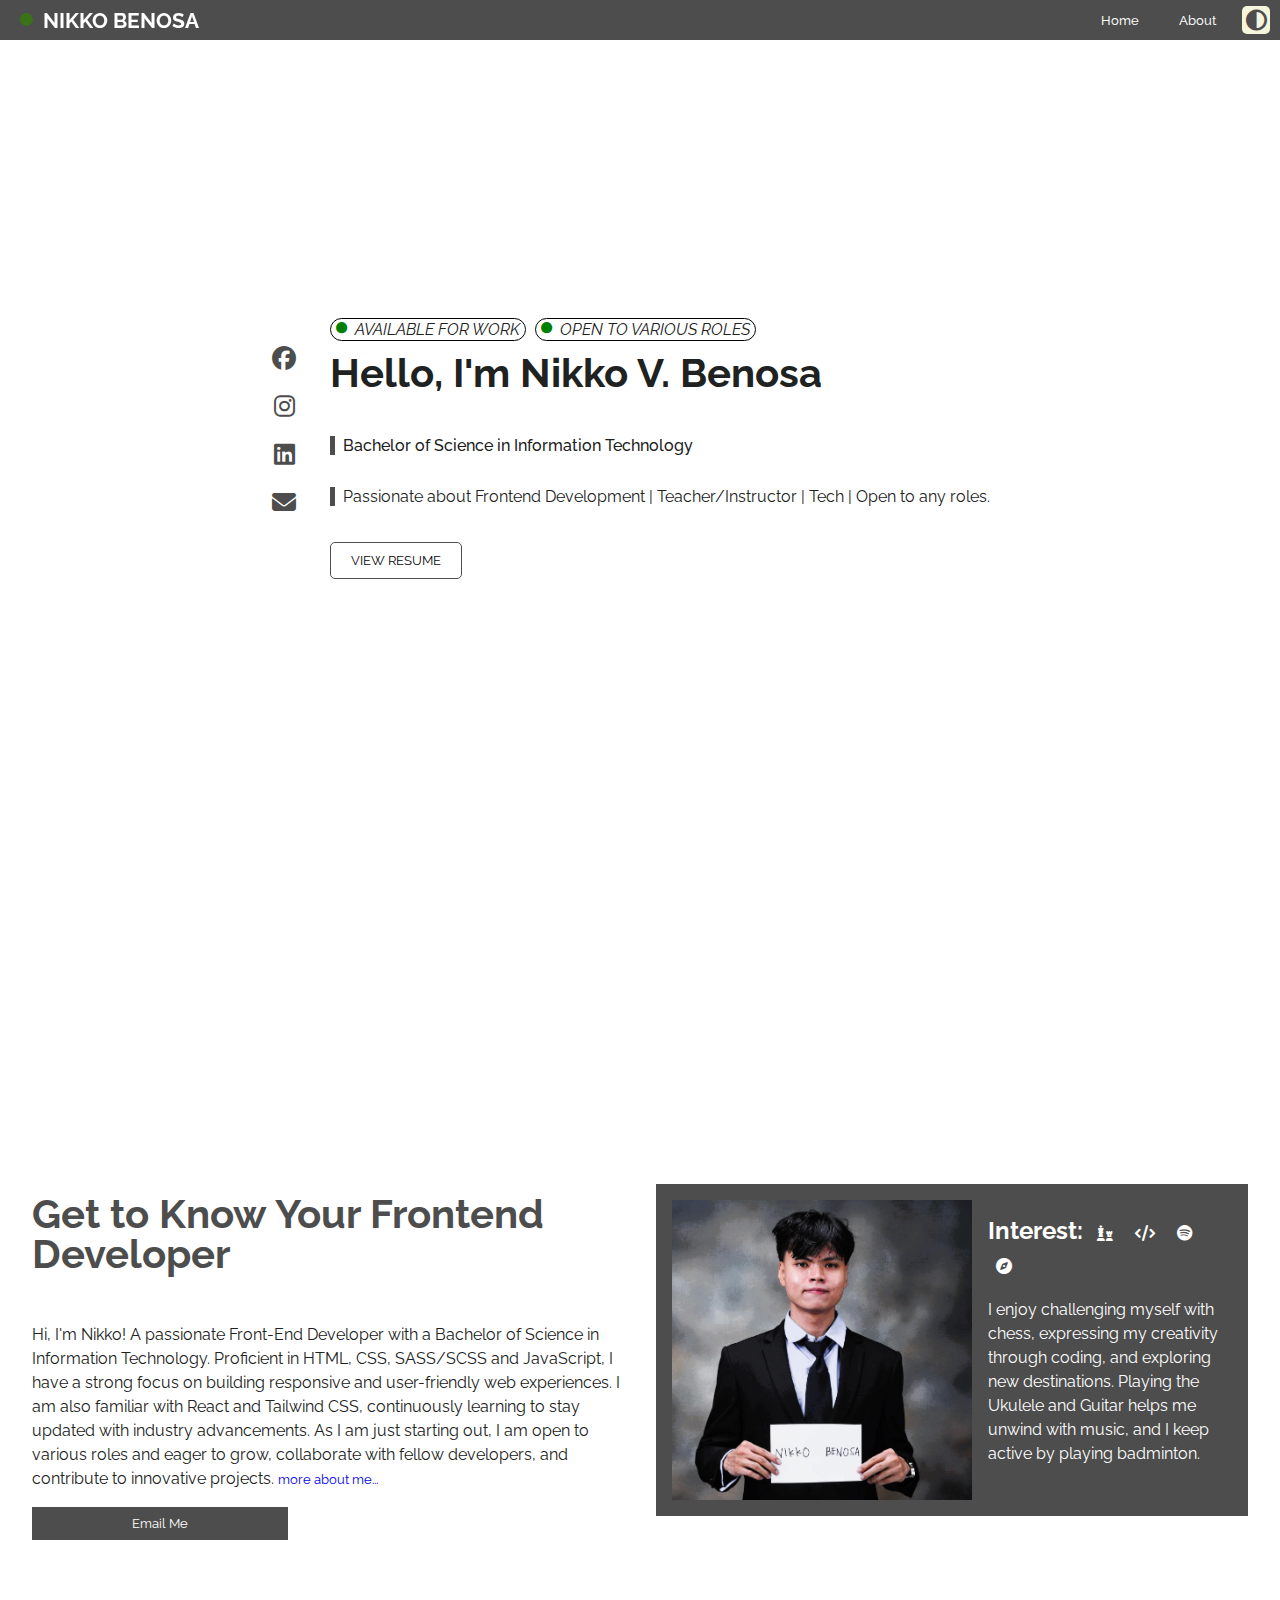
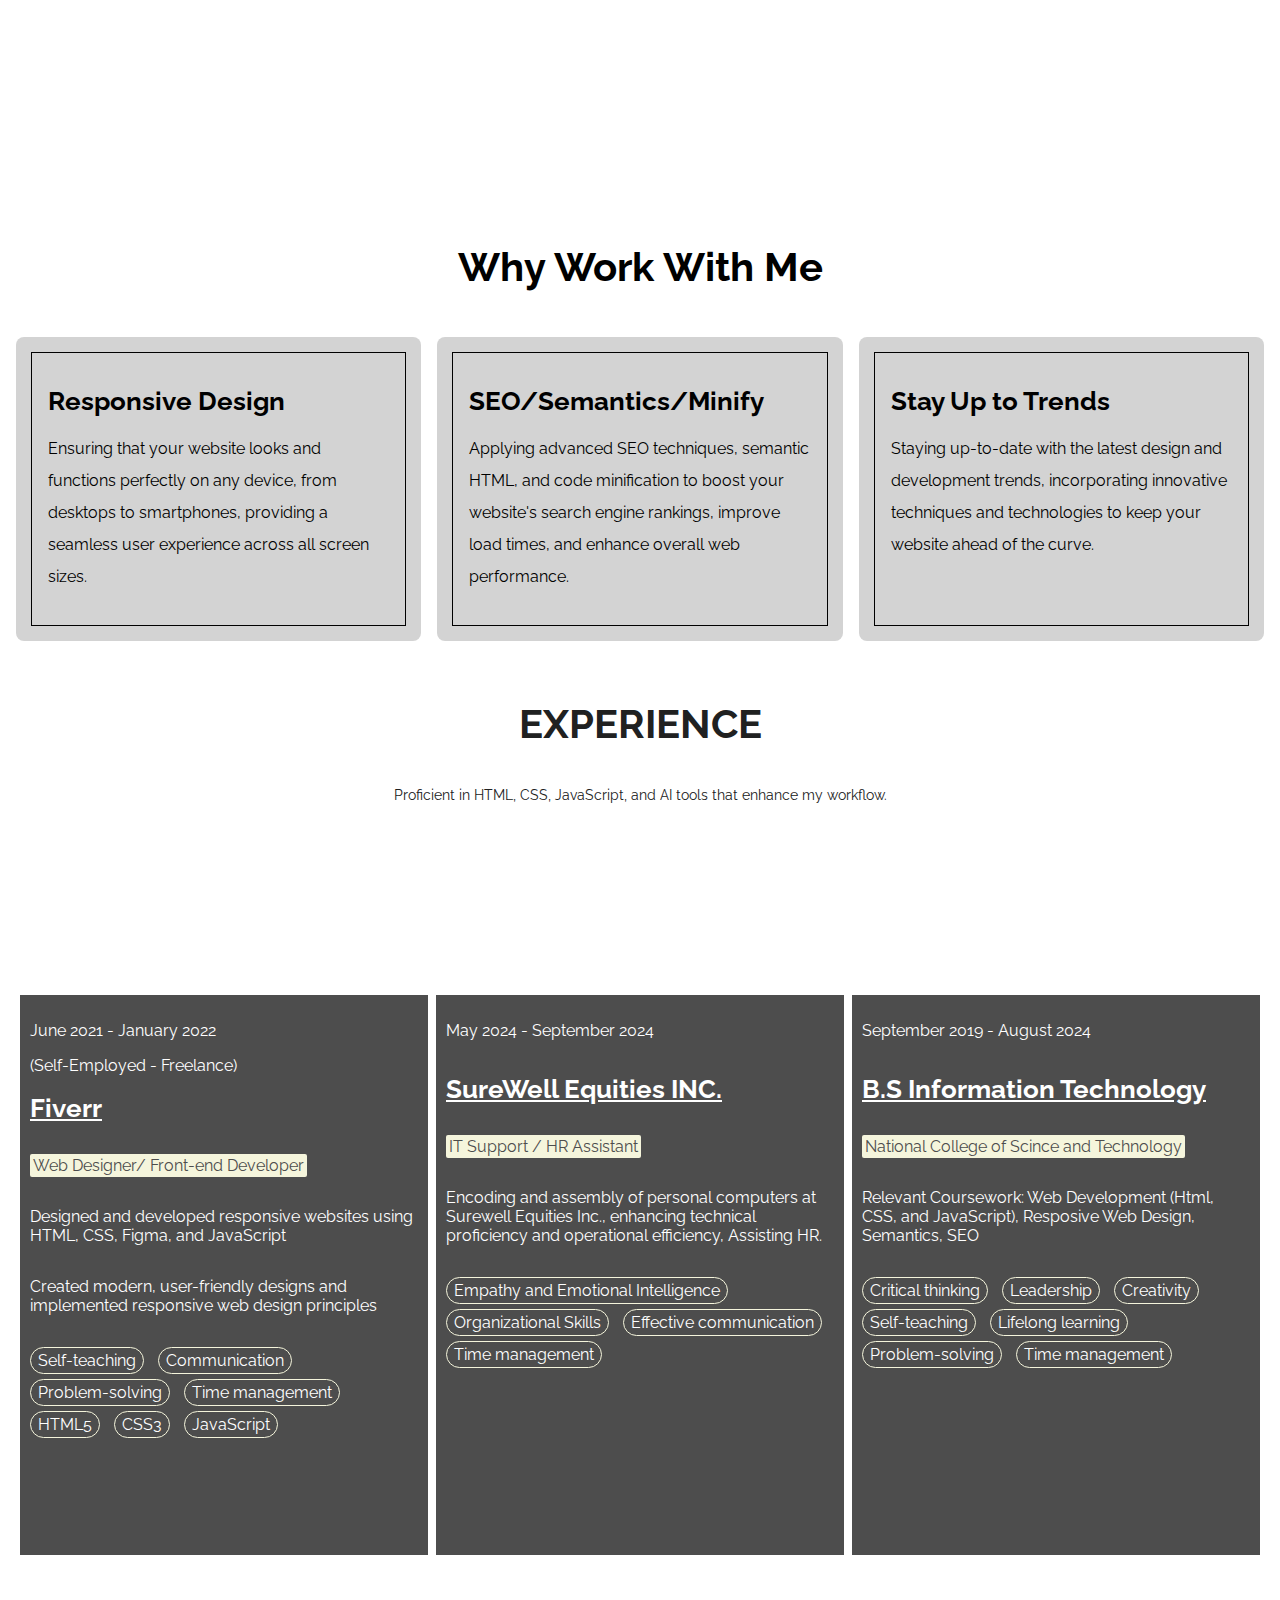
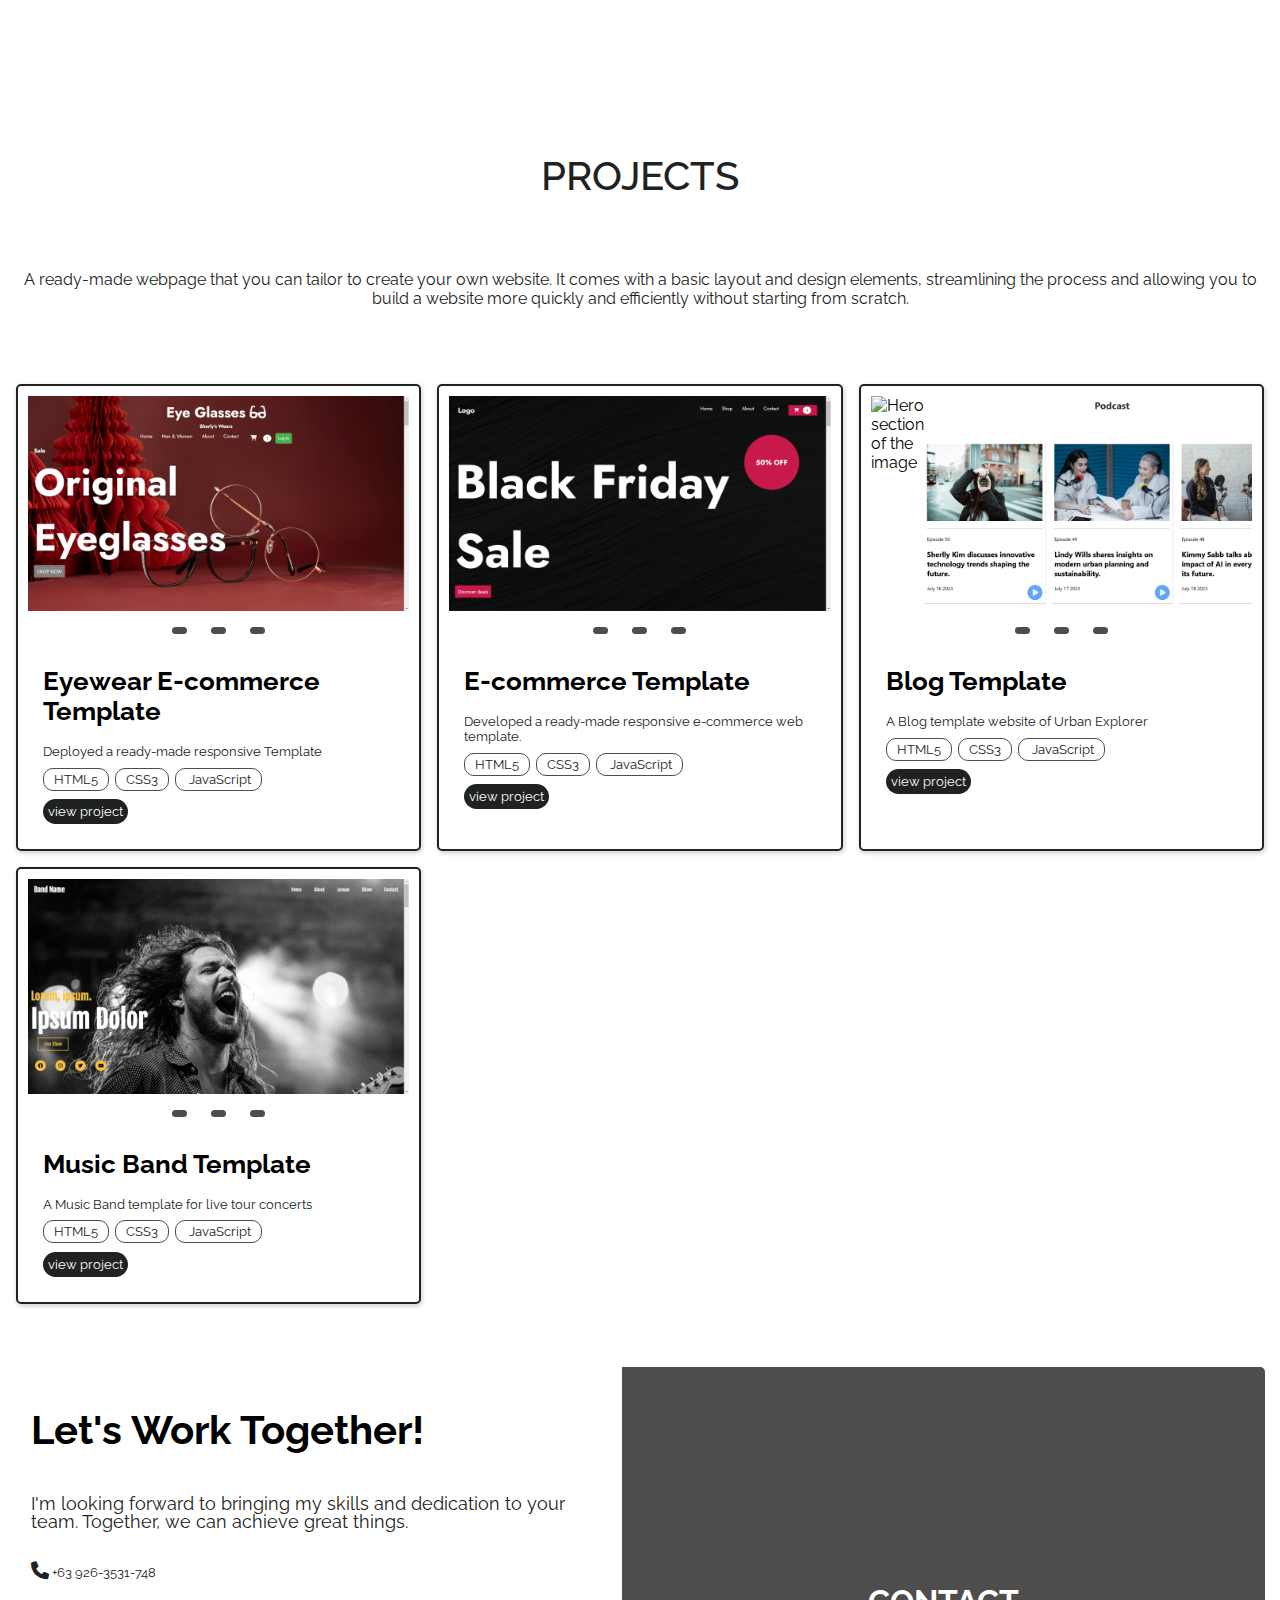
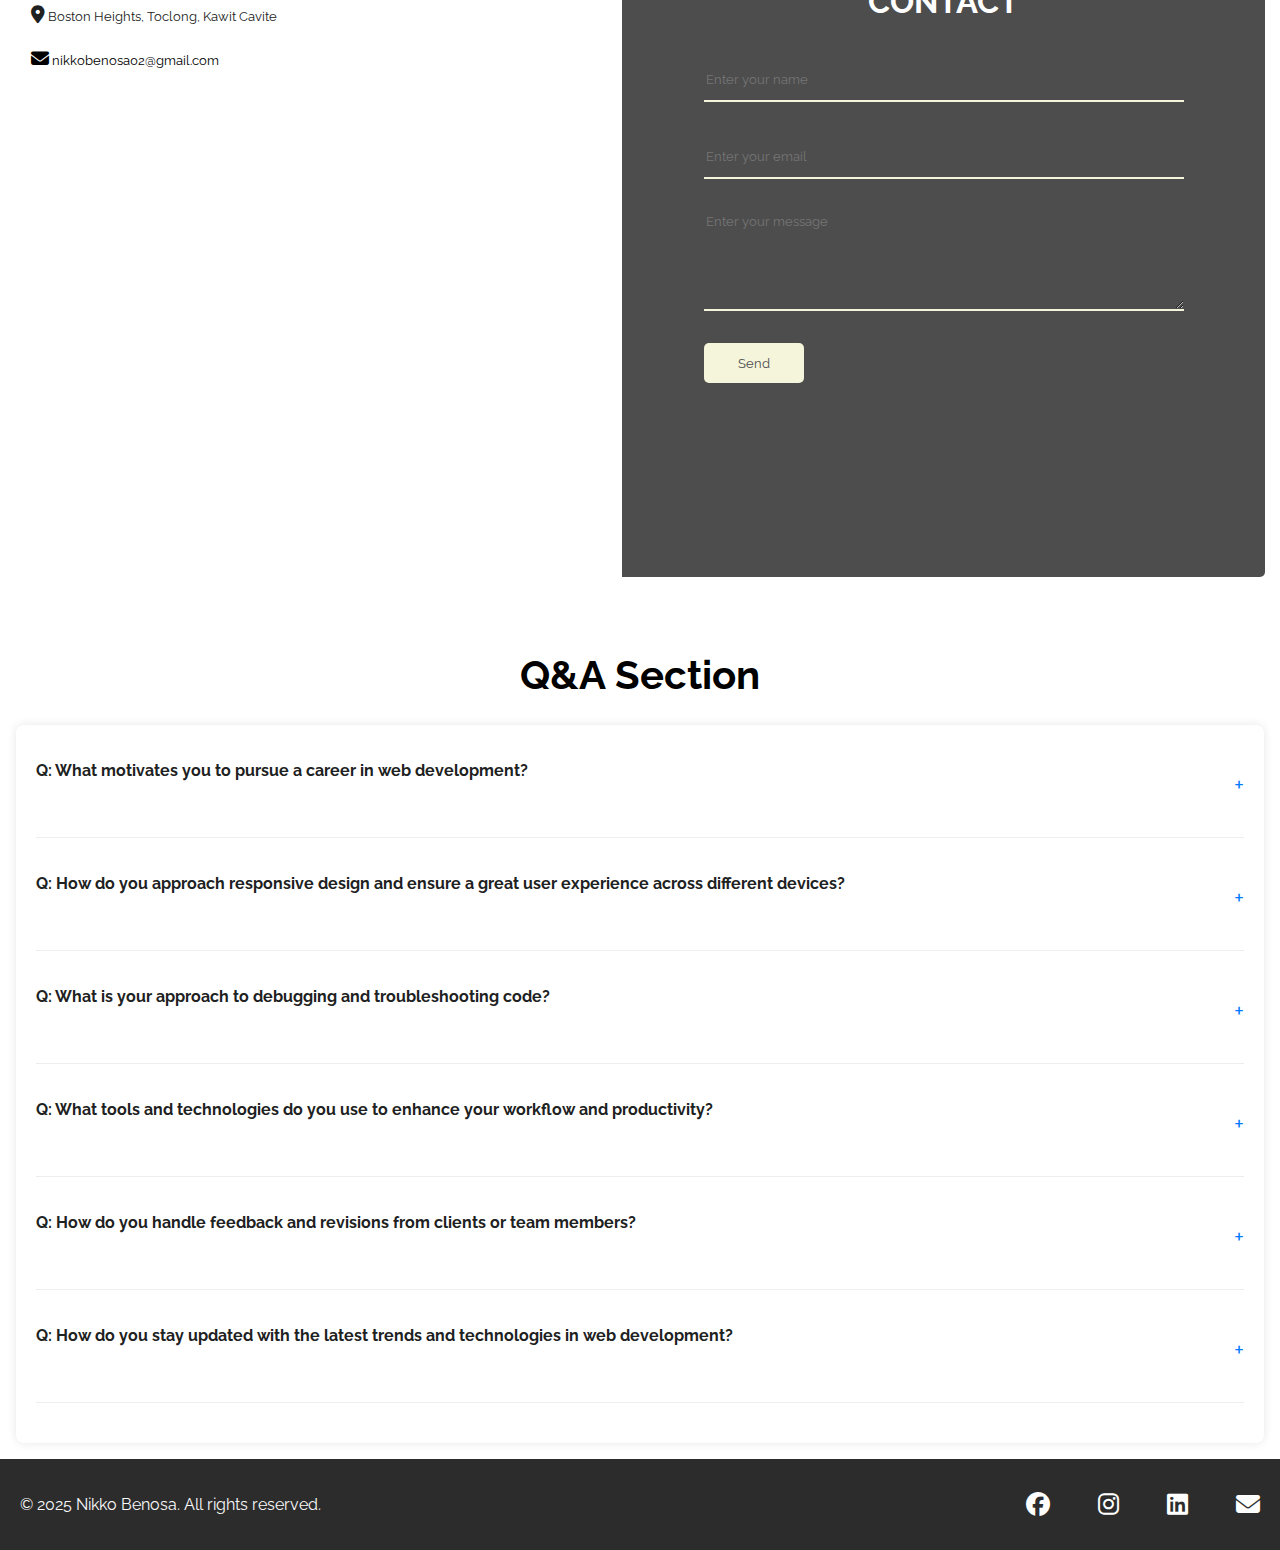
==== commit cce181b3: "Add files via upload" ====
--- a/index.html
+++ b/index.html
@@ -11,116 +11,141 @@
       crossorigin="anonymous"
       referrerpolicy="no-referrer"
     />
+
     <link rel="preconnect" href="https://fonts.googleapis.com" />
     <link rel="preconnect" href="https://fonts.gstatic.com" crossorigin />
     <link
-      href="https://fonts.googleapis.com/css2?family=Lato:ital,wght@0,100;0,300;0,400;0,700;0,900;1,100;1,300;1,400;1,700;1,900&family=Merriweather+Sans:ital,wght@0,300..800;1,300..800&family=Montserrat:ital,wght@0,100..900;1,100..900&display=swap"
+      href="https://fonts.googleapis.com/css2?family=Lato:ital,wght@0,100;0,300;0,400;0,700;0,900;1,100;1,300;1,400;1,700;1,900&family=Merriweather+Sans:ital,wght@0,300..800;1,300..800&family=Montserrat:ital,wght@0,100..900;1,100..900&family=Raleway:ital,wght@0,100..900;1,100..900&display=swap"
       rel="stylesheet"
     />
 
-    <title>Nikko Benosa | Web Developer & Instructor</title>
+    <title>
+      Nikko Benosa | Frontend Developer | Fresh Graduate | Entry Level
+    </title>
     <meta
       name="description"
       content="Portfolio of Nikko Benosa, a passionate web development instructor and front-end developer. Explore projects, skills, and experience."
     />
   </head>
   <body>
+    <header>
+      <section>
+        <div class="burger-menu" id="burgerMenu">
+          <i style="font-size: 1.3rem" class="fa-solid fa-bars"></i>
+        </div>
+        <h2 class="fs">
+          <i class="fa-solid fa-circle"></i>&nbsp; Nikko Benosa
+        </h2>
+        <nav class="nav-links" id="navLinks">
+          <ul>
+            <li class="li1">
+              <a href="#home" aria-label="next to home">Home </a>
+            </li>
+
+            <li class="li1">
+              <a href="about.html" aria-label="next to about">About </a>
+            </li>
+          </ul>
+        </nav>
+      </section>
+      <button
+        id="rotateButton"
+        class="toggle-btn"
+        aria-label="toggle button"
+        title="Click to toggle the button"
+        onclick="toggleDarkMode()"
+      >
+        <i id="circle" class="fa-solid fa-circle-half-stroke"></i>
+      </button>
+    </header>
     <main>
-      <section id="container" class="container">
-        <header>
-          <section class="header">
-            <h2 class="fs">Nikko Benosa</h2>
-            <ul class="unl">
-              <div class="burger-menu" id="burgerMenu">
-                <span></span>
-                <span></span>
-                <span></span>
-              </div>
-              <nav class="nav-links" id="navLinks">
-                <a href="#container2"><li class="li1">Contact</li></a>
-                <a href="#container3"><li class="li1">Projects</li></a>
-                <a href="#skills"><li class="li1">Experience</li></a>
-                <a href="#about"><li class="li1">About</li></a>
-                <a href="#container"><li class="li1">Home</li></a>
-              </nav>
-            </ul>
-          </section>
-          <button
-            id="rotateButton"
-            class="toggle-btn"
-            onclick="toggleDarkMode()"
-          >
-            <i id="circle" class="fa-solid fa-circle-half-stroke"></i>
-          </button>
-        </header>
+      <section id="home" class="container">
         <div class="fabs3">
           <a
             class="fabs"
+            aria-label="Go to Facebook"
             href="https://www.facebook.com/nikkobenosa01"
             target="_blank"
             ><i class="fa-brands fa-facebook"></i
           ></a>
 
-          <a class="fabs" href="instagram.com" target="_blank"
+          <a
+            class="fabs"
+            aria-label="Go to instagram"
+            href="https://www.instagram.com/nikkoniiiiii/"
+            target="_blank"
             ><i class="fa-brands fa-instagram"></i
           ></a>
           <a
             class="fabs"
+            aria-label="Go to linkedin"
             href="https://www.linkedin.com/in/nikko-benosa-46b92a264/"
             target="_blank"
             ><i class="fa-brands fa-linkedin"></i
           ></a>
-          <a href="mailto:nikkobenosa02@gmail.com" class="fabs"
+          <a
+            href="mailto:nikkobenosa02@gmail.com"
+            class="fabs"
+            aria-label="Mail to Nikko"
             ><i class="fa-solid fa-envelope"></i
           ></a>
         </div>
         <div class="text">
+          <div class="main-open">
+            <p class="open">
+              <i class="fa-solid fa-circle"></i>&nbsp; Available for work
+            </p>
+
+            <p class="open">
+              <i class="fa-solid fa-circle"></i>&nbsp; Open to various roles
+            </p>
+          </div>
           <p id="named">Hello, I'm Nikko V. Benosa</p>
 
           <p class="green">
             <em> &nbsp; Bachelor of Science in Information Technology</em>
           </p>
           <p class="para1">
-            &nbsp; Passionate about teaching and frontend development,
-            empowering others to build the web of tomorrow!
+            &nbsp; Passionate about Frontend Development | Teacher/Instructor |
+            Tech | Open to any roles.
           </p>
 
           <div class="resume">
             <a
-              href="https://drive.google.com/file/d/18-py3SOrcLkmHaScU4t58sN4FId3HkH1/view?usp=sharing"
+              href="https://drive.google.com/file/d/15rcnPMyEXMkLidkeT5B8jTXLiONSVQJQ/view?usp=sharing"
+              aria-label="View Resume of Nikko"
               target="_blank"
               >VIEW RESUME</a
             >
           </div>
         </div>
 
-        <div>
-          <picture>
-            <img
-              class="image1"
-              loading="lazy"
-              src="image/profile.jpg"
-              alt="Nikko Benosa"
-            />
-          </picture>
-        </div>
+        <div></div>
       </section>
 
       <section id="about" class="main-about">
         <div class="contact" style="padding: 1rem">
-          <h2>Get to Know Your Web Development Teacher/Instructor</h2>
+          <h2>Get to Know Your Frontend Developer</h2>
 
           <p class="text3" style="line-height: 1.5">
-            Hi, I'm Nikko! My passion for web development drives me to share my
-            knowledge with students. Though I'm new to teaching, my enthusiasm
-            and dedication to fostering a successful learning environment are
-            paramount. I believe in laying strong foundations and cultivating
-            practical skills. I look forward to embarking on this exciting
-            journey.
+            Hi, I'm Nikko! A passionate Front-End Developer with a Bachelor of
+            Science in Information Technology. Proficient in HTML, CSS,
+            SASS/SCSS and JavaScript, I have a strong focus on building
+            responsive and user-friendly web experiences. I am also familiar
+            with React and Tailwind CSS, continuously learning to stay updated
+            with industry advancements. As I am just starting out, I am open to
+            various roles and eager to grow, collaborate with fellow developers,
+            and contribute to innovative projects.
+            <span><a href="about.html">more about me...</a></span>
           </p>
 
           <div class="link">
-            <a id="link3" class="email" href="mailto:nikkobenosa02@gmail.com">
+            <a
+              id="link3"
+              class="email"
+              aria-label="Mail to Nikko"
+              href="mailto:nikkobenosa02@gmail.com"
+            >
               Email Me
             </a>
           </div>
@@ -153,23 +178,50 @@
           </div>
         </div>
       </section>
-      <section id="skills" class="skills">
+
+      <section class="workflow">
+        <h1 class="why">Why Work With Me</h1>
+        <div class="sub-workflow">
+          <div class="flow">
+            <h1>Responsive Design</h1>
+            <p>
+              Ensuring that your website looks and functions perfectly on any
+              device, from desktops to smartphones, providing a seamless user
+              experience across all screen sizes.
+            </p>
+          </div>
+          <div class="flow">
+            <h1>SEO/Semantics/Minify</h1>
+            <p>
+              Applying advanced SEO techniques, semantic HTML, and code
+              minification to boost your website's search engine rankings,
+              improve load times, and enhance overall web performance.
+            </p>
+          </div>
+          <div class="flow">
+            <h1>Stay Up to Trends</h1>
+            <p>
+              Staying up-to-date with the latest design and development trends,
+              incorporating innovative techniques and technologies to keep your
+              website ahead of the curve.
+            </p>
+          </div>
+        </div>
+      </section>
+
+      <section id="experience" class="skills">
         <h1>EXPERIENCE</h1>
-        <p>Proficient in HTML, CSS, and JavaScript.</p>
+        <p>
+          Proficient in HTML, CSS, JavaScript, and AI tools that enhance my
+          workflow.
+        </p>
       </section>
       <section class="skills-bg">
         <div class="parent">
           <div class="child">
-            <p>August 2021 - January 2022</p>
+            <p>June 2021 - January 2022</p>
             <em>(Self-Employed - Freelance)</em>
-            <a
-              href="https://www.fiverr.com/?utm_source=bing&utm_medium=cpc-brand&utm_campaign=B_ROW_
-              Brand_Exact&utm_term=Exact_[fiverr]&utm_content=AdID^^Keyword^fiverr^Placement^^Device^
-              c&caid=285041604&agid=1245746684795539&ad_id=&kw=fiverr&lpcat=br_general&show_join=true
-              &msclkid=d26669f5a6731e2f69090e45d85a08d5"
-              target="_blank"
-              >Fiverr.com</a
-            >
+            <h1>Fiverr</h1>
 
             <p><mark>Web Designer/ Front-end Developer</mark></p>
 
@@ -250,10 +302,15 @@
         </div>
       </section>
 
-      <section class="container3" id="container3">
+      <section class="container3" id="projects">
         <div class="projects" id="projects">
           <h1>Projects</h1>
-          <p>This project was developed using HTML, CSS, and JavaScript.</p>
+          <p>
+            A ready-made webpage that you can tailor to create your own website.
+            It comes with a basic layout and design elements, streamlining the
+            process and allowing you to build a website more quickly and
+            efficiently without starting from scratch.
+          </p>
         </div>
 
         <div class="wrapper2">
@@ -263,6 +320,131 @@
                 <img
                   id="slide1"
                   loading="lazy"
+                  src="image/2025-02-25.png"
+                  alt="Hero section of the image"
+                />
+
+                <img
+                  id="slide4"
+                  loading="lazy"
+                  src="image/2025-02-25 (3).png"
+                  alt="footer section of the image"
+                />
+                <img
+                  id="slide4"
+                  loading="lazy"
+                  src="image/2025-02-25 (4).png"
+                  alt="footer section of the image"
+                />
+              </picture>
+              <div class="buttons">
+                <button
+                  aria-label="Show more"
+                  title="Click to show more"
+                  class="slider-btn"
+                  data-slide="1"
+                ></button>
+
+                <button
+                  aria-label="Show more"
+                  title="Click to show more"
+                  class="slider-btn"
+                  data-slide="3"
+                ></button>
+                <button
+                  aria-label="Show more"
+                  title="Click to show more"
+                  class="slider-btn"
+                  data-slide="4"
+                ></button>
+              </div>
+            </div>
+            <div class="ctn">
+              <h1>Eyewear E-commerce Template</h1>
+              <p>Deployed a ready-made responsive Template</p>
+              <p>
+                <span class="span">HTML5</span> &nbsp;<span class="span"
+                  >CSS3</span
+                >
+                &nbsp;<span class="span"> JavaScript</span>
+              </p>
+              <a
+                href="https://nikko-22.github.io/Ecommerce-2/"
+                target="_blank"
+                aria-label="View more about ecommerce website"
+                >view project</a
+              >
+            </div>
+          </div>
+
+          <div class="main-box">
+            <div class="box city">
+              <picture class="pics1">
+                <img
+                  id="slide1"
+                  loading="lazy"
+                  src="image/ecommerce (4).png"
+                  alt="hero section of the image"
+                />
+
+                <img
+                  id="slide3"
+                  loading="lazy"
+                  src="image/ecommerce (5).png"
+                  alt="footer section of the image"
+                />
+                <img
+                  id="slide3"
+                  loading="lazy"
+                  src="image/ecommerce (7).png"
+                  alt="footer section of the image"
+                />
+              </picture>
+              <div class="buttons">
+                <button
+                  aria-label="Show more"
+                  title="Click to show more"
+                  class="slider-btn1"
+                  data-slide="1"
+                ></button>
+
+                <button
+                  aria-label="Show more"
+                  title="Click to show more"
+                  class="slider-btn1"
+                  data-slide="3"
+                ></button>
+                <button
+                  aria-label="Show more"
+                  title="Click to show more"
+                  class="slider-btn1"
+                  data-slide="4"
+                ></button>
+              </div>
+            </div>
+            <div class="ctn">
+              <h1>E-commerce Template</h1>
+              <p>Developed a ready-made responsive e-commerce web template.</p>
+              <p>
+                <span class="span">HTML5</span> &nbsp;<span class="span"
+                  >CSS3</span
+                >
+                &nbsp;<span class="span"> JavaScript</span>
+              </p>
+              <a
+                href="https://nikko-22.github.io/e-commerce/index.html"
+                target="_blank"
+                aria-label="View more about E-commerce website"
+                >view project</a
+              >
+            </div>
+          </div>
+          <div class="main-box">
+            <div class="box city">
+              <picture class="pics3">
+                <img
+                  id="slide1"
+                  loading="lazy"
                   src="image/city (2).png"
                   alt="Hero section of the image"
                 />
@@ -287,10 +469,24 @@
                 />
               </picture>
               <div class="buttons">
-                <button class="slider-btn" data-slide="1"></button>
-                <button class="slider-btn" data-slide="2"></button>
-                <button class="slider-btn" data-slide="3"></button>
-                <button class="slider-btn" data-slide="4"></button>
+                <button
+                  aria-label="Show more"
+                  title="Click to show more"
+                  class="slider-btn3"
+                  data-slide="1"
+                ></button>
+                <button
+                  aria-label="Show more"
+                  title="Click to show more"
+                  class="slider-btn3"
+                  data-slide="2"
+                ></button>
+                <button
+                  aria-label="Show more"
+                  title="Click to show more"
+                  class="slider-btn3"
+                  data-slide="3"
+                ></button>
               </div>
             </div>
             <div class="ctn">
@@ -304,6 +500,7 @@
               </p>
               <a
                 href="https://nikko-22.github.io/urbanexplorer/index.html"
+                target="_blank"
                 aria-label="View more about city website"
                 >view project</a
               >
@@ -312,91 +509,53 @@
 
           <div class="main-box">
             <div class="box city">
-              <picture class="pics1">
+              <picture class="pics4">
                 <img
                   id="slide1"
                   loading="lazy"
-                  src="image/ecommerce (4).png"
+                  src="image/music (1).png"
                   alt="hero section of the image"
                 />
 
                 <img
                   id="slide2"
                   loading="lazy"
-                  src="image/ecommerce (3).png"
+                  src="image/music (2).png"
                   alt="main section of the image"
                 />
                 <img
                   id="slide3"
                   loading="lazy"
-                  src="image/ecommerce (5).png"
+                  src="image/music (4).png"
                   alt="footer section of the image"
                 />
-                <img
-                  id="slide3"
-                  loading="lazy"
-                  src="image/ecommerce (7).png"
+
+                <img
+                  id="slide5"
+                  loading="lazy"
+                  src="image/music (5).png"
                   alt="footer section of the image"
                 />
               </picture>
               <div class="buttons">
-                <button class="slider-btn1" data-slide="1"></button>
-                <button class="slider-btn1" data-slide="2"></button>
-                <button class="slider-btn1" data-slide="3"></button>
-                <button class="slider-btn1" data-slide="4"></button>
-              </div>
-            </div>
-            <div class="ctn">
-              <h1>E-commerce Template</h1>
-              <p>A website template about E-commerce store web app</p>
-              <p>
-                <span class="span">HTML5</span> &nbsp;<span class="span"
-                  >CSS3</span
-                >
-                &nbsp;<span class="span"> JavaScript</span>
-              </p>
-              <a
-                href="https://nikko-22.github.io/e-commerce/index.html"
-                aria-label="View more about E-commerce website"
-                >view project</a
-              >
-            </div>
-          </div>
-          <div class="main-box">
-            <div class="box city">
-              <picture class="pics2">
-                <img
-                  id="slide1"
-                  loading="lazy"
-                  src="image/music (1).png"
-                  alt="hero section of the image"
-                />
-
-                <img
-                  id="slide2"
-                  loading="lazy"
-                  src="image/music (2).png"
-                  alt="main section of the image"
-                />
-                <img
-                  id="slide3"
-                  loading="lazy"
-                  src="image/music (4).png"
-                  alt="footer section of the image"
-                />
-
-                <img
-                  id="slide5"
-                  loading="lazy"
-                  src="image/music (5).png"
-                  alt="footer section of the image"
-                />
-              </picture>
-              <div class="buttons">
-                <button class="slider-btn2" data-slide="1"></button>
-                <button class="slider-btn2" data-slide="2"></button>
-                <button class="slider-btn2" data-slide="3"></button>
-                <button class="slider-btn2" data-slide="4"></button>
+                <button
+                  aria-label="Show more"
+                  title="Click to show more"
+                  class="slider-btn4"
+                  data-slide="1"
+                ></button>
+                <button
+                  aria-label="Show more"
+                  title="Click to show more"
+                  class="slider-btn4"
+                  data-slide="2"
+                ></button>
+                <button
+                  aria-label="Show more"
+                  title="Click to show more"
+                  class="slider-btn4"
+                  data-slide="3"
+                ></button>
               </div>
             </div>
             <div class="ctn">
@@ -410,6 +569,7 @@
               </p>
               <a
                 href="https://nikko-22.github.io/music/index.html"
+                target="_blank"
                 aria-label="View About Music Band WebSite"
                 >view project</a
               >
@@ -418,7 +578,7 @@
         </div>
       </section>
 
-      <section class="container2" id="container2">
+      <section class="container2" id="contact">
         <article class="main-div">
           <div class="contact2">
             <h1 style="font-size: xx-large">CONTACT</h1>
@@ -452,7 +612,14 @@
                 required
               ></textarea>
 
-              <button class="btn" type="submit">Send</button>
+              <button
+                class="btn"
+                type="submit"
+                aria-label="Submit Form"
+                title="Click to submit the form"
+              >
+                Send
+              </button>
             </form>
             <p
               id="response-message"
@@ -475,7 +642,7 @@
               <i style="font-size: large" class="fa-solid fa-location-dot"></i>
               Boston Heights, Toclong, Kawit Cavite
             </p>
-            <p>
+            <p class="under">
               <a href="mailto:nikkobenosa02@gmail.com" style="color: black">
                 <i style="font-size: large" class="fa-solid fa-envelope"></i>
                 nikkobenosa02@gmail.com</a
@@ -483,6 +650,137 @@
             </p>
           </div>
         </article>
+      </section>
+
+      <section id="qa" class="main-qa-section">
+        <h1 class="qa-h">Q&A Section</h1>
+        <div class="qa-section">
+          <div class="qa">
+            <div class="question-container" onclick="toggleAnswer(this)">
+              <p class="question">
+                Q: What motivates you to pursue a career in web development?
+              </p>
+              <button
+                class="button"
+                aria-label="Show more"
+                title="Click to show more"
+              >
+                +
+              </button>
+            </div>
+            <p class="answer">
+              A: I am passionate about creating user-friendly and visually
+              appealing websites that provide a great user experience. The
+              ever-evolving nature of web development excites me, and I enjoy
+              the challenge of solving complex problems and continuously
+              learning new technologies.
+            </p>
+          </div>
+          <div class="qa">
+            <div class="question-container" onclick="toggleAnswer(this)">
+              <p class="question">
+                Q: How do you approach responsive design and ensure a great user
+                experience across different devices?
+              </p>
+              <button
+                class="button"
+                aria-label="Show more"
+                title="Click to show more"
+              >
+                +
+              </button>
+            </div>
+            <p class="answer">
+              A: I prioritize responsive design by using flexible grid systems,
+              media queries, and responsive images. My goal is to provide a
+              seamless user experience across all devices, from desktops to
+              smartphones. I continuously test and optimize my designs to ensure
+              they adapt perfectly to different screen sizes.
+            </p>
+          </div>
+          <div class="qa">
+            <div class="question-container" onclick="toggleAnswer(this)">
+              <p class="question">
+                Q: What is your approach to debugging and troubleshooting code?
+              </p>
+              <button
+                class="button"
+                aria-label="Show more"
+                title="Click to show more"
+              >
+                +
+              </button>
+            </div>
+            <p class="answer">
+              A: My approach to debugging involves breaking down the problem
+              into smaller, manageable parts and systematically testing each
+              part to identify the issue. I use browser developer tools, write
+              test cases, and log errors to track down and resolve bugs
+              efficiently.
+            </p>
+          </div>
+          <div class="qa">
+            <div class="question-container" onclick="toggleAnswer(this)">
+              <p class="question">
+                Q: What tools and technologies do you use to enhance your
+                workflow and productivity?
+              </p>
+              <button
+                class="button"
+                aria-label="Show more"
+                title="Click to show more"
+              >
+                +
+              </button>
+            </div>
+            <p class="answer">
+              A: I leverage various tools and technologies to streamline my
+              workflow, including Visual Studio Code for coding and various AI
+              tools to automate repetitive tasks. While I haven't yet had the
+              opportunity to work with Git, I am eager to learn and adopt
+              version control systems to enhance collaboration and code quality.
+              These tools enable me to work more efficiently and focus on
+              delivering high-quality web solutions.
+            </p>
+          </div>
+          <div class="qa">
+            <div class="question-container" onclick="toggleAnswer(this)">
+              <p class="question">
+                Q: How do you handle feedback and revisions from clients or team
+                members?
+              </p>
+              <button class="button">+</button>
+            </div>
+            <p class="answer">
+              A: I view feedback as an opportunity for growth and improvement. I
+              actively listen to the feedback, ask clarifying questions if
+              needed, and make the necessary revisions promptly. I maintain open
+              communication with clients and team members to ensure their
+              expectations are met and the final product is of high quality.
+            </p>
+          </div>
+          <div class="qa">
+            <div class="question-container" onclick="toggleAnswer(this)">
+              <p class="question">
+                Q: How do you stay updated with the latest trends and
+                technologies in web development?
+              </p>
+              <button
+                class="button"
+                aria-label="Show more"
+                title="Click to show more"
+              >
+                +
+              </button>
+            </div>
+            <p class="answer">
+              A: I stay updated by following reputable web development blogs,
+              participating in online communities like Stack Overflow and
+              YouTube. I also attend web development conferences and webinars
+              whenever possible.
+            </p>
+          </div>
+        </div>
       </section>
     </main>
 
@@ -500,7 +798,8 @@
 
           <a
             class="fabs"
-            href="https://www.facebook.com/nikkobenosa01"
+            href="https://www.instagram.com/nikkoniiiiii/"
+            aria-label="View more about Nikko Benosa "
             target="_blank"
             ><i class="fa-brands fa-instagram"></i
           ></a>
@@ -522,8 +821,9 @@
     </footer>
 
     <script src="script.js"></script>
-
     <script src="script2.js"></script>
     <script src="script3.js"></script>
+    <script src="script4.js"></script>
+    <script src="script5.js"></script>
   </body>
 </html>
--- a/styles.css
+++ b/styles.css
@@ -1,16 +1,20 @@
 :root {
-  --primary-color: #e85a4f;
-  --secondary-color: #eae7dc;
-  --third-color: #e98074;
-
+  --primary-color: #f5f5dc;
+  --secondary-color: fff;
+  --third-color: #f5f5dc;
+  --hover: #d3d3d3;
   --accent-color: #4d4d4d;
   --text-color: #fff;
+  --text-color-2: #000;
+  --font-size: 2.5rem;
 }
 
 * {
   box-sizing: border-box;
-  font-family: system-ui, -apple-system, BlinkMacSystemFont, "Segoe UI", Roboto,
-    Oxygen, Ubuntu, Cantarell, "Open Sans", "Helvetica Neue", sans-serif;
+  font-family: "Raleway", serif;
+  font-optical-sizing: auto;
+
+  font-style: normal;
 }
 
 html {
@@ -36,6 +40,7 @@
 
 #circle {
   font-size: 21px;
+  color: var(--accent-color);
 }
 
 header {
@@ -81,6 +86,11 @@
 
   text-transform: uppercase;
   color: #e85a4f;
+
+  & i {
+    font-size: 0.8rem;
+    color: #3a7217;
+  }
 }
 
 .image1 {
@@ -94,23 +104,36 @@
 
 .text {
   font-family: "Segoe UI", Tahoma, Geneva, Verdana, sans-serif;
-  line-height: 1.1;
+
   display: flex;
   justify-content: start;
   align-items: start;
   flex-direction: column;
-}
-
-.unl {
-  width: 100%;
-  padding: 0;
-  margin: 0;
-  display: flex;
-  gap: 2.5em;
-  color: #202121;
-  list-style: none;
-  font-family: "Segoe UI", Tahoma, Geneva, Verdana, sans-serif;
-  font-weight: 350;
+  .main-open {
+    display: flex;
+    flex-direction: row;
+    flex-wrap: wrap;
+    gap: 1.5rem;
+    word-wrap: break-word;
+  }
+
+  .open {
+    font-style: oblique;
+    padding: 1px 5px;
+    border: 1px solid var(--text-color-2);
+    border-radius: 1rem;
+    display: flex;
+    flex-direction: row;
+    justify-content: center;
+    align-items: center;
+    text-transform: uppercase;
+    margin: -1rem;
+    text-wrap: nowrap;
+    & i {
+      font-size: 0.7rem;
+      color: green;
+    }
+  }
 }
 
 .resume a {
@@ -120,10 +143,12 @@
   padding: 0.625rem 1.25rem;
   display: inline-block;
   margin: 1.25rem 0;
+  transition: 0.3s;
 }
 
 .resume a:hover {
-  box-shadow: 0.0625rem 0.125rem 0.3125rem rgba(113, 18, 18, 0.658);
+  background-color: var(--accent-color);
+  color: var(--text-color);
   opacity: 0.8;
 }
 
@@ -135,11 +160,15 @@
 
   color: var(--accent-color);
   transition: 0.2s;
+
+  & i {
+    font-size: 1.5rem !important;
+  }
 }
 
 .fabs:hover {
   transform: translateY(-0.3125rem);
-  color: var(--primary-color) !important;
+  color: var(--hover) !important;
 }
 
 .fabs3 {
@@ -148,7 +177,17 @@
   align-items: center;
   flex-direction: column;
   gap: 1.5em;
+
   margin-bottom: 2.5em;
+}
+
+.under a {
+  &:hover {
+    text-decoration: underline 2px;
+    text-underline-offset: 0.4rem;
+
+    transition: 10s;
+  }
 }
 
 .fabs3 i {
@@ -214,14 +253,18 @@
 }
 
 .li1 {
+  display: contents;
   color: #202121;
   border-radius: 0.3125rem;
-  padding: 0.625rem 1.25rem;
-  transition: 0.3s ease;
+  padding: 0;
+
+  transition: transform 0.3s ease;
   font-size: small;
 }
 
-.li1:hover {
+.li1 a:hover {
+  transition: 0.3s ease-in-out;
+
   box-shadow: 0.0625rem 0.125rem 0.3125rem rgba(59, 26, 13, 0.815);
   opacity: 0.8;
   color: #f5f5f5;
@@ -246,9 +289,12 @@
   width: 100%;
 
   font-size: 2.375rem;
-  text-transform: uppercase;
+
   color: #202121;
-  font-weight: 530;
+
+  & p {
+    text-align: center;
+  }
 }
 
 .skills-bg {
@@ -317,11 +363,56 @@
 }
 
 .wrapper2 {
-  display: flex;
+  display: grid;
+  grid-template-columns: repeat(auto-fit, minmax(min(100%, 20rem), 1fr));
+  gap: 1rem;
+  padding: 1rem;
+}
+
+.main-box {
+  display: grid;
+  grid-template-rows: subgrid;
+  grid-row: span 2;
+  gap: 0rem;
+}
+
+.workflow {
+  display: flex;
+  flex-direction: column;
   justify-content: center;
   align-items: center;
-  padding: 1.25rem;
-  gap: 1rem;
+  padding: 1rem;
+
+  gap: 3rem;
+  .why {
+    text-align: center;
+    font-size: 2.5rem;
+  }
+  .sub-workflow {
+    display: grid;
+    grid-template-columns: repeat(auto-fit, 1fr);
+    gap: 1rem;
+  }
+  .flow {
+    min-width: 100%;
+    height: 100%;
+    border-radius: 0.5rem;
+    background-color: var(--hover);
+    color: var(--text-color-2);
+    padding: 2rem;
+    outline: 1px solid var(--text-color-2);
+    outline-offset: -1rem;
+
+    & h1 {
+      font-size: 1.6rem;
+      word-wrap: break-word;
+    }
+
+    & p {
+      color: var(--text-color-2);
+      line-height: 2;
+    }
+  }
 }
 
 .projects {
@@ -402,6 +493,16 @@
   width: 31.25rem;
 }
 
+.pics4 {
+  display: flex;
+  flex-direction: row;
+  scroll-snap-type: x mandatory;
+  scrollbar-width: none;
+  position: relative;
+  overflow: auto;
+  object-fit: cover;
+  width: 31.25rem;
+}
 .pics img {
   scroll-snap-align: start;
 }
@@ -411,6 +512,14 @@
 }
 
 .pics2 img {
+  scroll-snap-align: start;
+}
+
+.pics3 img {
+  scroll-snap-align: start;
+}
+
+.pics4 img {
   scroll-snap-align: start;
 }
 
@@ -494,11 +603,13 @@
 }
 
 .main-about {
-  display: flex;
-  justify-content: center;
-  align-items: center;
-  min-height: fit-content;
-  padding: 1.25rem;
+  display: grid;
+  place-items: center;
+
+  place-content: center;
+  grid-template-columns: repeat(auto-fit, minmax(min(100%, 300px), 1fr));
+  padding: 1rem;
+  min-height: 100vh;
 }
 
 .paragraph {
@@ -514,29 +625,29 @@
 
 .contact3 {
   width: 100%;
-
-  display: flex;
-  flex-direction: column;
-  justify-content: center;
-  align-items: center;
-  height: 70vh;
+  margin: 0;
+  padding: 0;
+  display: grid;
+  grid-template-rows: subgrid;
+  place-self: center;
+  place-content: center;
+  place-items: center;
+  min-height: 100vh;
   position: relative;
   z-index: -1;
 }
 
 .square {
   display: flex;
-  padding: 0.9375rem;
+
+  padding: 1rem;
   gap: 1rem;
-  margin-top: 2rem;
-  position: absolute;
-  top: 0.625rem;
-  left: 0.625rem;
+
   color: var(--text-color);
   background: var(--accent-color);
   z-index: 1;
   width: 100%;
-  height: fit-content;
+  min-height: fit-content;
 }
 
 .square h1 {
@@ -566,7 +677,7 @@
   justify-content: start;
   align-items: start;
   text-align: start;
-  gap: 1rem;
+
   position: relative;
 
   line-height: 1;
@@ -640,7 +751,7 @@
 }
 
 .dark-mode {
-  background-color: #141414; /* Dark background */
+  background-color: #191a1a; /* Dark background */
   color: #ffffff; /* Light text */
 }
 
@@ -650,7 +761,6 @@
 .dark-mode p,
 .dark-mode a,
 .dark-mode span,
-.dark-mode i,
 .dark-mode li {
   color: #ffffff !important; /* Ensure text is white */
 }
@@ -660,10 +770,30 @@
   box-shadow: 1px 2px 5px rgba(255, 255, 255, 0.3);
 }
 
+.dark-mode .ctn a {
+  padding: 0.3125rem;
+  background-color: #202121;
+  color: #fff;
+  text-decoration: none;
+  display: inline-block;
+  border-radius: 0.9375rem;
+  transition: 0.3s;
+  &:hover {
+    background-color: var(--hover);
+    color: var(--accent-color) !important;
+    transform: translateY(0.1875rem);
+  }
+}
+
 .dark-mode .child {
   background-color: #2a2a2a;
 }
 
+.dark-mode .flow {
+  background-color: #2a2a2a;
+  outline: 1px solid var(--hover);
+}
+
 .dark-mode .square {
   background-color: #212121;
 }
@@ -672,9 +802,18 @@
   background-color: var(--text-color);
 }
 
+.dark-mode .open {
+  border: 1px solid var(--text-color);
+  & i {
+    color: #67ff08 !important;
+  }
+}
+
 .dark-mode .slider-btn,
 .dark-mode .slider-btn1,
-.dark-mode .slider-btn2 {
+.dark-mode .slider-btn2,
+.dark-mode .slider-btn3,
+.dark-mode .slider-btn4 {
   background-color: var(--text-color);
 }
 
@@ -685,40 +824,32 @@
   position: fixed;
   top: 45px;
   right: 5px;
-  background: var(--third-color);
+  background: var(--text-color);
 
   border: none;
   padding: 15px;
   cursor: pointer;
   border-radius: 5px;
   transition: 0.2s;
-
-  &:hover {
-    background: #414141 !important;
-  }
 }
 
 .rotated {
   transform: rotate(180deg);
-  background: #414141 !important;
-
-  &:hover {
-    background: var(--third-color) !important;
-  }
+  background-color: var(--text-color);
 }
 
 #link3 {
   text-wrap: nowrap;
   transition: 0.3s;
   width: 100%;
-  background-color: var(--primary-color);
-  color: var(--secondary-color);
+  background-color: var(--accent-color);
+  color: var(--text-color);
   padding: 0.625rem 6.25rem;
   display: block;
   &:hover {
     transform: translateY(-0.0625rem);
-    background-color: var(--third-color);
-    color: var(--text-color);
+    background-color: var(--hover);
+    color: var(--accent-color);
   }
 }
 
@@ -745,8 +876,19 @@
 }
 
 .nav-links a {
+  padding: 0;
+
+  font-weight: 450;
   text-decoration: none;
-  color: #070707;
+  color: var(--text-color);
+  padding: 0.5rem 1rem;
+  transition: 0.3s;
+}
+
+.nav-links a:hover {
+  border-radius: 5px;
+  color: var(--text-color);
+  transform: translateY(3px);
 }
 
 form {
@@ -802,12 +944,13 @@
   display: flex;
   justify-content: center;
   align-items: center;
-  color: #fff;
+  color: var(--accent-color);
   background-color: var(--primary-color);
   transition: 0.2s;
 
   &:hover {
-    background-color: var(--third-color);
+    background-color: var(--hover);
+    color: var(--accent-color);
   }
 }
 
@@ -832,7 +975,7 @@
 
 mark {
   background-color: var(--primary-color);
-  color: var(--secondary-color);
+  color: var(--accent-color);
   padding: 2px 3px;
   border-radius: 2px;
 }
@@ -913,9 +1056,94 @@
   opacity: 1; /* Ensure elements are visible after animation */
 }
 
+.qa-section {
+  display: flex;
+  flex-direction: column;
+
+  max-width: 100%;
+  margin: 0 auto;
+  background-color: #fff;
+  border-radius: 8px;
+  box-shadow: 0 0 10px rgba(0, 0, 0, 0.1);
+  padding: 20px;
+}
+
+.qa {
+  margin-bottom: 20px;
+  border-bottom: 1px solid #eee;
+  padding-bottom: 15px;
+}
+
+.question-container {
+  display: flex;
+  align-items: center;
+  justify-content: space-between;
+  font-weight: bold;
+  color: #333;
+  cursor: pointer;
+}
+
+.button {
+  background: none;
+  border: none;
+  font-size: 24px;
+  color: #007bff;
+  cursor: pointer;
+  padding: 5px;
+  transition: color 0.3s, transform 0.3s;
+}
+
+.button:hover {
+  color: #0056b3;
+  transform: scale(1.2);
+}
+
+.answer {
+  margin-top: 10px;
+  height: 0;
+  overflow: hidden;
+  color: #666;
+  line-height: 1.6;
+  transition: height 0.5s ease-in-out, opacity 0.5s ease-in-out;
+  opacity: 0;
+}
+
+.answer.show {
+  height: auto; /* Use JavaScript to set the height */
+  opacity: 1;
+}
+
+.qa-h {
+  text-align: center;
+  font-size: 2.5rem;
+}
+
+.main-qa-section {
+  padding: 1rem;
+}
+
+.dark-mode .qa-section {
+  background-color: #141414;
+}
+
 /* Responsive Styles */
 
 @media (min-width: 20rem) {
+  .open {
+    margin-top: 1rem !important;
+    margin-left: 0.021rem !important;
+  }
+
+  .workflow {
+    display: grid;
+    grid-template-columns: repeat(auto-fit, 1fr);
+    grid-gap: 20px;
+  }
+
+  .flow:nth-child(3) {
+    grid-column: span 1;
+  }
+
   iframe {
     display: flex;
     place-self: center;
@@ -929,7 +1157,7 @@
     position: fixed;
     top: 5px;
     right: 55px;
-    background: var(--third-color);
+    background: var(--text-color-2);
     color: var(--text-color) !important;
     border: none;
     padding: 14px;
@@ -940,10 +1168,7 @@
 
   .rotated {
     transform: rotate(180deg);
-  }
-
-  .contact3 {
-    right: 3%;
+    background-color: var(--third-color);
   }
 
   header {
@@ -951,10 +1176,6 @@
     height: 40px;
     position: fixed;
     z-index: 1;
-  }
-
-  .skills {
-    margin-top: 18rem;
   }
 
   .skills-bg {
@@ -1037,6 +1258,17 @@
     width: 100%;
   }
 
+  .pics4 {
+    display: flex;
+    flex-direction: row;
+    scroll-snap-type: x mandatory;
+    scrollbar-width: none;
+    position: relative;
+    overflow: auto;
+    object-fit: cover;
+    width: 100%;
+  }
+
   .skills h1 {
     font-size: 2rem;
     white-space: nowrap;
@@ -1105,12 +1337,6 @@
 
   .container2 {
     padding: 0.9375rem;
-  }
-
-  .wrapper2 {
-    flex-direction: column; /* Stack videos vertically */
-    align-items: center; /* Center align the videos */
-    gap: 1.5rem; /* Add some spacing between videos */
   }
 
   .box img {
@@ -1129,13 +1355,23 @@
     position: absolute;
     top: 100%;
     right: 0;
-    background-color: #202121;
+    background: var(--accent-color);
 
     padding: 1em;
     width: 100%;
     height: fit-content;
     border-radius: 0 0 0.625rem 0.625rem;
     animation: FadeInLeft 0.3s ease-in-out;
+
+    & ul {
+      display: flex;
+      justify-content: center;
+      align-items: center;
+      margin-right: 2rem;
+      flex-direction: column;
+      gap: 2rem;
+      height: 100%;
+    }
   }
 
   @keyframes FadeInLeft {
@@ -1169,7 +1405,8 @@
     border-radius: 0.9375rem;
     transition: 0.3s;
     &:hover {
-      background-color: var(--third-color);
+      background-color: var(--hover);
+      color: var(--accent-color);
       transform: translateY(0.1875rem);
     }
   }
@@ -1192,8 +1429,8 @@
   }
 
   .image1 {
-    width: 160px;
-    height: 160px;
+    width: 120px;
+    height: 120px;
     border-radius: 50%;
   }
 
@@ -1221,16 +1458,21 @@
   }
 }
 
+@media (min-width: 37.5rem) {
+  .flow:nth-child(3) {
+    grid-column: span 2;
+  }
+}
+
 @media (min-width: 48rem) {
+  .flow:nth-child(3) {
+    grid-column: span 2;
+  }
   iframe {
     display: flex;
     place-self: center;
     width: 100%;
     height: 250px;
-  }
-
-  .contact3 {
-    right: 1%;
   }
 
   .contact h2 {
@@ -1273,11 +1515,13 @@
   #named {
     font-size: 1.625rem;
   }
+
   .text em {
-    border-left: 0.3125rem solid var(--primary-color);
+    border-left: 0.3125rem solid var(--accent-color);
   }
   .para1 {
-    border-left: 0.3125rem solid var(--primary-color);
+    border-left: 0.3125rem solid var(--accent-color);
+    text-align: start;
   }
   picture img {
     width: 100%;
@@ -1377,7 +1621,7 @@
 
   .burger-menu {
     display: flex;
-    color: #070707;
+    color: var(--accent-color);
   }
 
   .container2 p,
@@ -1387,12 +1631,6 @@
 
   .container2 {
     padding: 0.9375rem;
-  }
-
-  .wrapper2 {
-    flex-direction: column; /* Stack videos vertically */
-    align-items: center; /* Center align the videos */
-    gap: 1.5rem; /* Add some spacing between videos */
   }
 
   .box img {
@@ -1404,6 +1642,10 @@
   .main-div {
     flex-direction: row;
     margin-bottom: 2rem;
+  }
+
+  .fabs {
+    padding-left: 1rem;
   }
 
   .nav-links {
@@ -1412,13 +1654,20 @@
     position: absolute;
     top: 100%;
     right: 0;
-    background-color: #202121;
+    background: var(--accent-color);
 
     padding: 1em;
     width: 100%;
     height: fit-content;
     border-radius: 0 0 0.625rem 0.625rem;
     animation: FadeInLeft 0.3s ease-in-out;
+
+    & ul {
+      display: flex;
+      flex-direction: column;
+      gap: 2rem;
+      height: 100%;
+    }
   }
 
   @keyframes FadeInLeft {
@@ -1445,7 +1694,8 @@
     border-radius: 0.9375rem;
     transition: 0.3s;
     &:hover {
-      background-color: #5460e6;
+      background-color: var(--hover);
+      color: var(--accent-color);
       transform: translateY(0.1875rem);
     }
   }
@@ -1480,13 +1730,37 @@
   }
 
   .fs {
-    font-size: 1rem;
+    margin: 0;
+    top: 2px;
+    position: absolute;
+    font-size: 1.2rem;
+    left: 0.625rem;
+    z-index: 1;
+    color: var(--secondary-color);
     color: var(--accent-color);
-    top: -0.3125rem;
+  }
+}
+
+@media (min-width: 56.25rem) {
+  .sub-workflow {
+    display: grid;
+    grid-template-columns: repeat(3, 1fr);
+    grid-gap: 20px;
+  }
+  .flow:nth-child(3) {
+    grid-column: auto;
   }
 }
 
 @media (min-width: 64rem) {
+  .sub-workflow {
+    display: grid;
+    grid-template-columns: repeat(3, 1fr);
+    grid-gap: 20px;
+  }
+  .flow:nth-child(3) {
+    grid-column: auto;
+  }
   iframe {
     display: flex;
     place-self: center;
@@ -1511,13 +1785,11 @@
 
   .rotated {
     transform: rotate(180deg);
-  }
-
-  .contact3 {
-    right: 0%;
-  }
+    background-color: var(--text-color);
+  }
+
   .skills {
-    margin-top: 5rem;
+    margin-top: 1rem;
   }
   .skills-bg {
     flex-direction: row !important;
@@ -1586,7 +1858,8 @@
   }
 
   #named {
-    font-size: 2rem;
+    font-size: var(--font-size);
+    margin: 1.5rem 0;
   }
 
   .text i {
@@ -1595,7 +1868,10 @@
   }
 
   .text em {
-    border-left: 0.3125rem solid var(--primary-color);
+    border-left: 0.3125rem solid var(--accent-color);
+  }
+  .para1 {
+    border-left: 0.3125rem solid var(--accent-color);
   }
 
   .skills p {
@@ -1621,11 +1897,6 @@
     text-align: start;
   }
 
-  .wrapper2 {
-    flex-direction: row; /* Stack videos vertically */
-    align-items: center; /* Center align the videos */
-  }
-
   .box video {
     max-width: 100%; /* Ensure videos resize properly on smaller screens */
     height: auto; /* Maintain aspect ratio */
@@ -1652,19 +1923,27 @@
     flex-direction: row-reverse;
     width: 100%;
     height: 2.5rem;
-    background-color: var(--);
-    background: #eae5e036;
 
     border-radius: 0;
     text-align: center;
     align-items: center;
     position: absolute;
     top: 0;
-    right: 50px;
+    right: 0;
+
+    & ul {
+      display: flex;
+      flex-direction: row;
+      gap: 0.5rem;
+      height: 100%;
+    }
   }
 
   .nav-links a {
-    font-size: 0.75rem;
+    font-size: 0.8rem;
+    font-weight: 450;
+
+    color: var(--text-color);
   }
 
   header {
@@ -1692,14 +1971,6 @@
   .li1,
   .resume {
     text-align: center;
-  }
-
-  .li1 {
-    color: var(--accent-color);
-    font-weight: 400;
-    &:hover {
-      color: var(--accent-color);
-    }
   }
 
   .fabs {
@@ -1723,21 +1994,22 @@
     border-radius: 0.9375rem;
     transition: 0.3s;
     &:hover {
-      background-color: var(--third-color);
+      background-color: var(--hover);
+      color: var(--accent-color);
       transform: translateY(0.1875rem);
     }
   }
 
   .main-box {
     display: grid;
-
+    gap: 0;
     border: 2px solid var(--accent-color);
     background-color: unset;
     border: 2px solid #202121;
-
+    transition: 0.2s;
     border-radius: 0.3125rem;
     width: 100%;
-    min-height: 450px;
+    min-height: 31.25rem;
     padding: 0.625rem;
   }
 
@@ -1755,13 +2027,12 @@
 
   .fs {
     margin: 0;
-    top: -5px;
+    top: -2px;
     position: absolute;
     font-size: 1.3rem;
     left: 0.625rem;
     z-index: 1;
-    color: var(--secondary-color);
-    color: var(--accent-color);
+    color: var(--text-color);
   }
 
   .fabs a {
@@ -1798,6 +2069,7 @@
 
   .rotated {
     transform: rotate(180deg);
+    background-color: var(--text-color);
   }
 
   .pics {
@@ -1850,7 +2122,10 @@
   }
 
   .text em {
-    border-left: 0.3125rem solid var(--primary-color);
+    border-left: 0.3125rem solid var(--accent-color);
+  }
+  .para1 {
+    border-left: 0.3125rem solid var(--accent-color);
   }
 
   .skills p {
@@ -1876,17 +2151,6 @@
     text-align: start;
   }
 
-  .wrapper2 {
-    flex-direction: row; /* Stack videos vertically */
-    align-items: center; /* Center align the videos */
-  }
-
-  .box video {
-    max-width: 100%; /* Ensure videos resize properly on smaller screens */
-    height: auto; /* Maintain aspect ratio */
-    gap: 0;
-  }
-
   .box img {
     max-width: 100%; /* Ensure videos resize properly on smaller screens */
     height: auto; /* Maintain aspect ratio */
@@ -1906,19 +2170,19 @@
     flex-direction: row-reverse;
     width: 100%;
     height: 2.5rem;
-    background-color: var(--);
-    background: #eae5e036;
-    color: #f8f8f8 !important;
+
     border-radius: 0;
     text-align: center;
     align-items: center;
     position: absolute;
     top: 0;
-    right: 50px;
+    right: 0;
   }
 
   .nav-links a {
-    font-size: 0.75rem;
+    font-size: 0.725rem;
+    font-weight: 450;
+    color: var(--text-color);
   }
 
   header {
@@ -1951,10 +2215,6 @@
 
   .li1 {
     color: var(--accent-color);
-
-    &:hover {
-      color: var(--accent-color);
-    }
   }
 
   .fabs {
@@ -1978,7 +2238,8 @@
     border-radius: 0.9375rem;
     transition: 0.3s;
     &:hover {
-      background-color: var(--third-color);
+      background-color: var(--hover);
+      color: var(--accent-color);
       transform: translateY(0.1875rem);
     }
   }
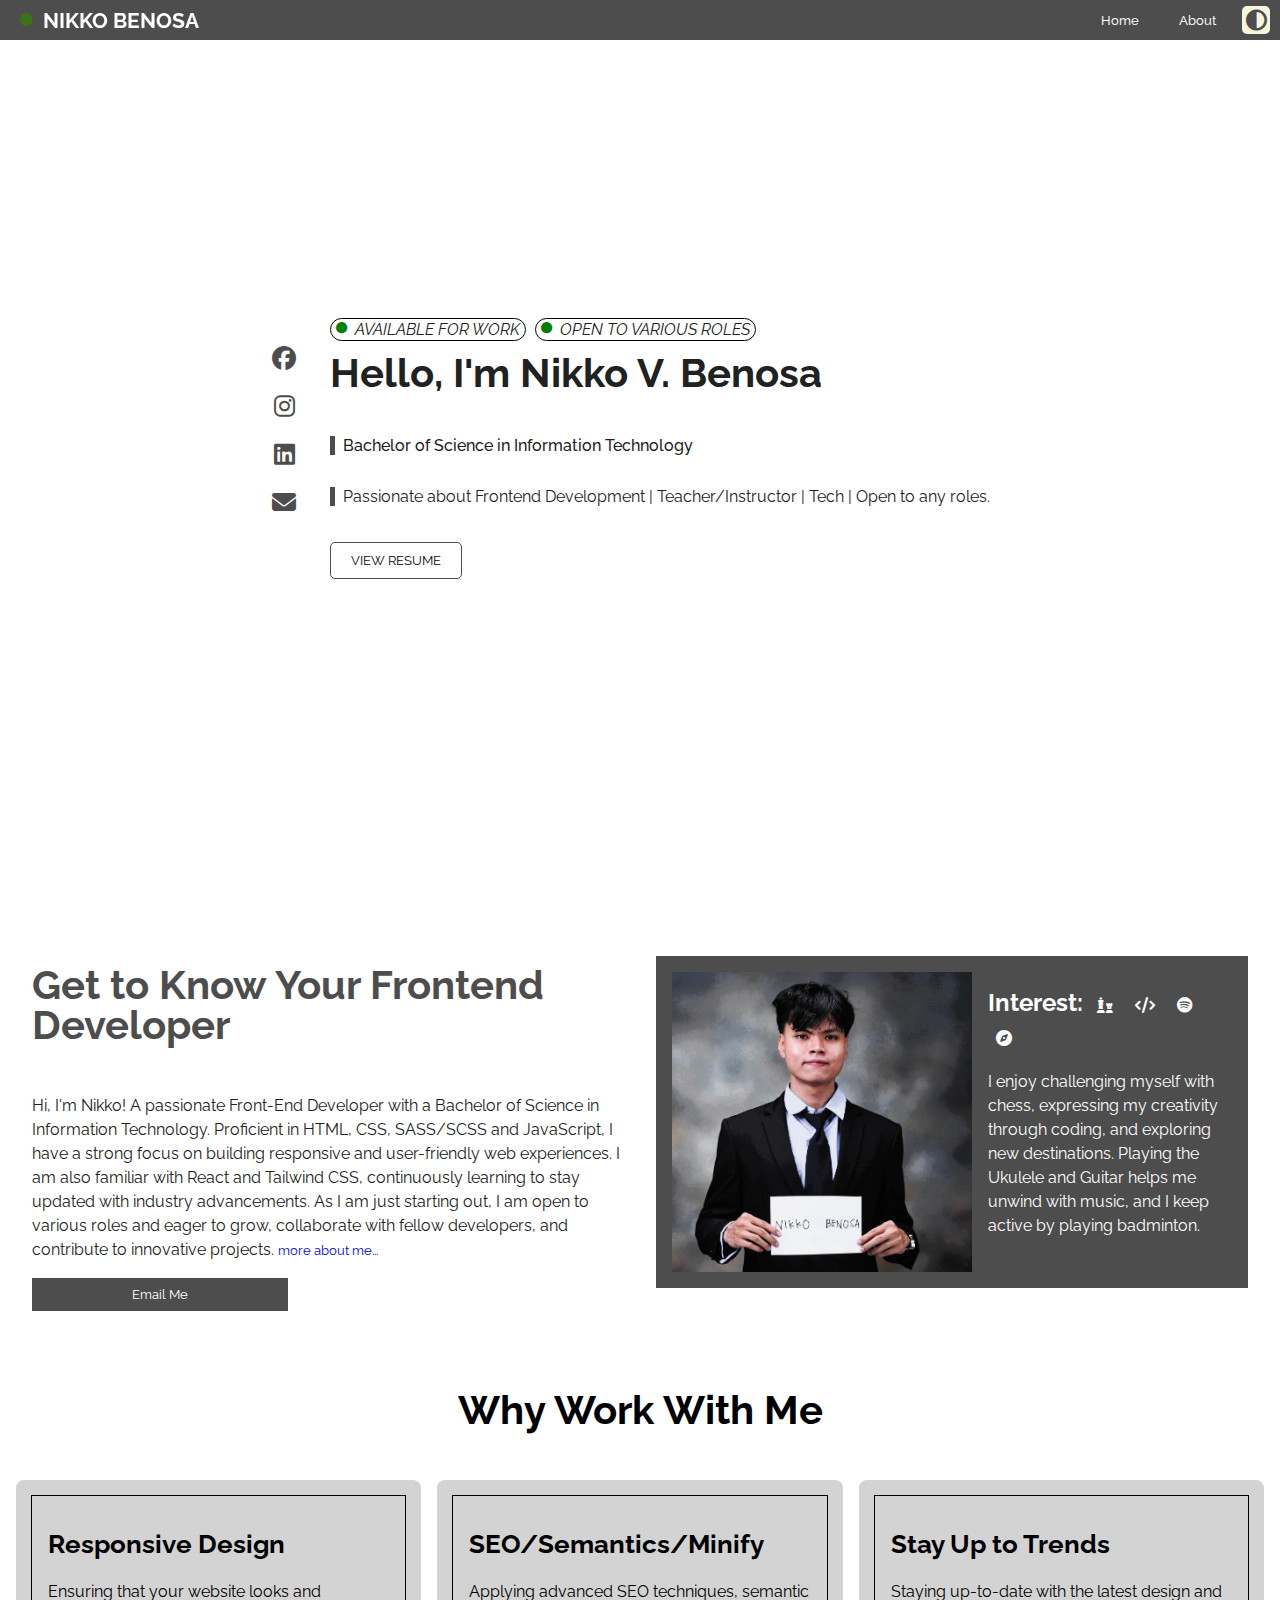
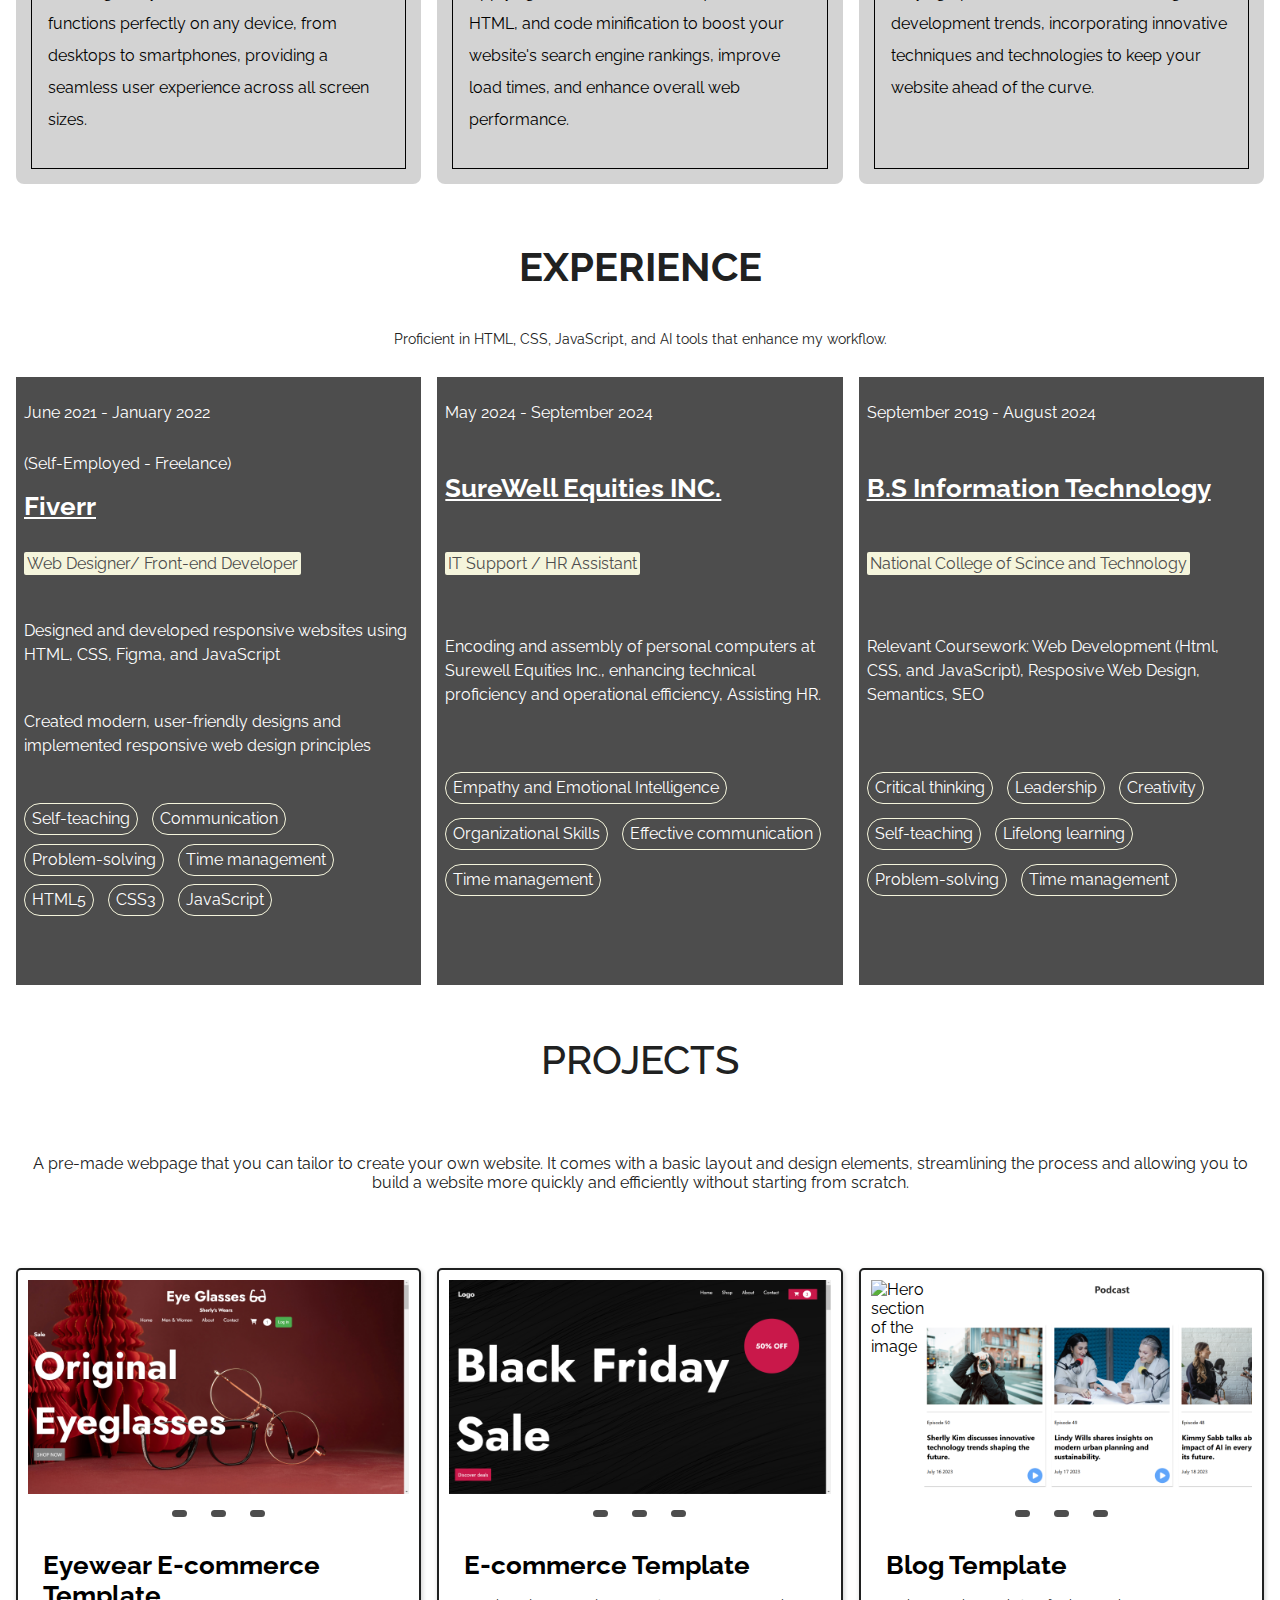
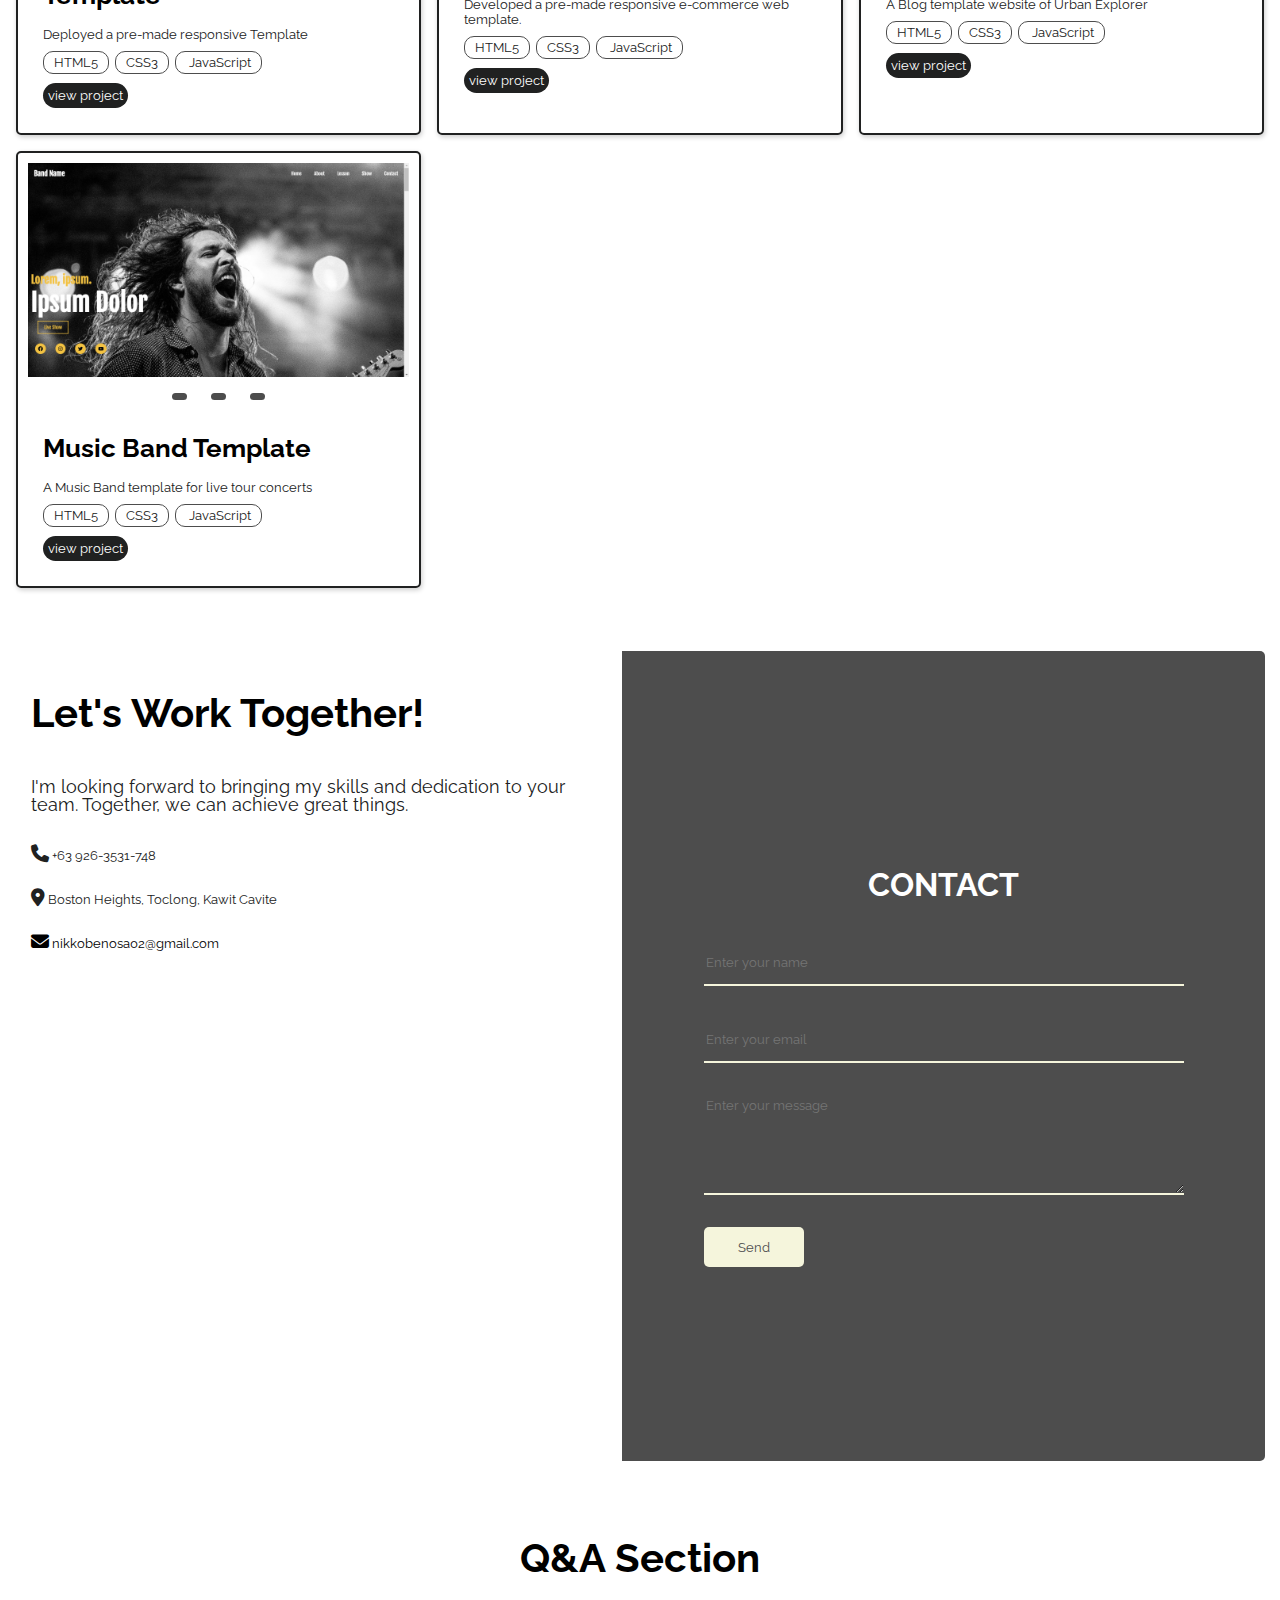
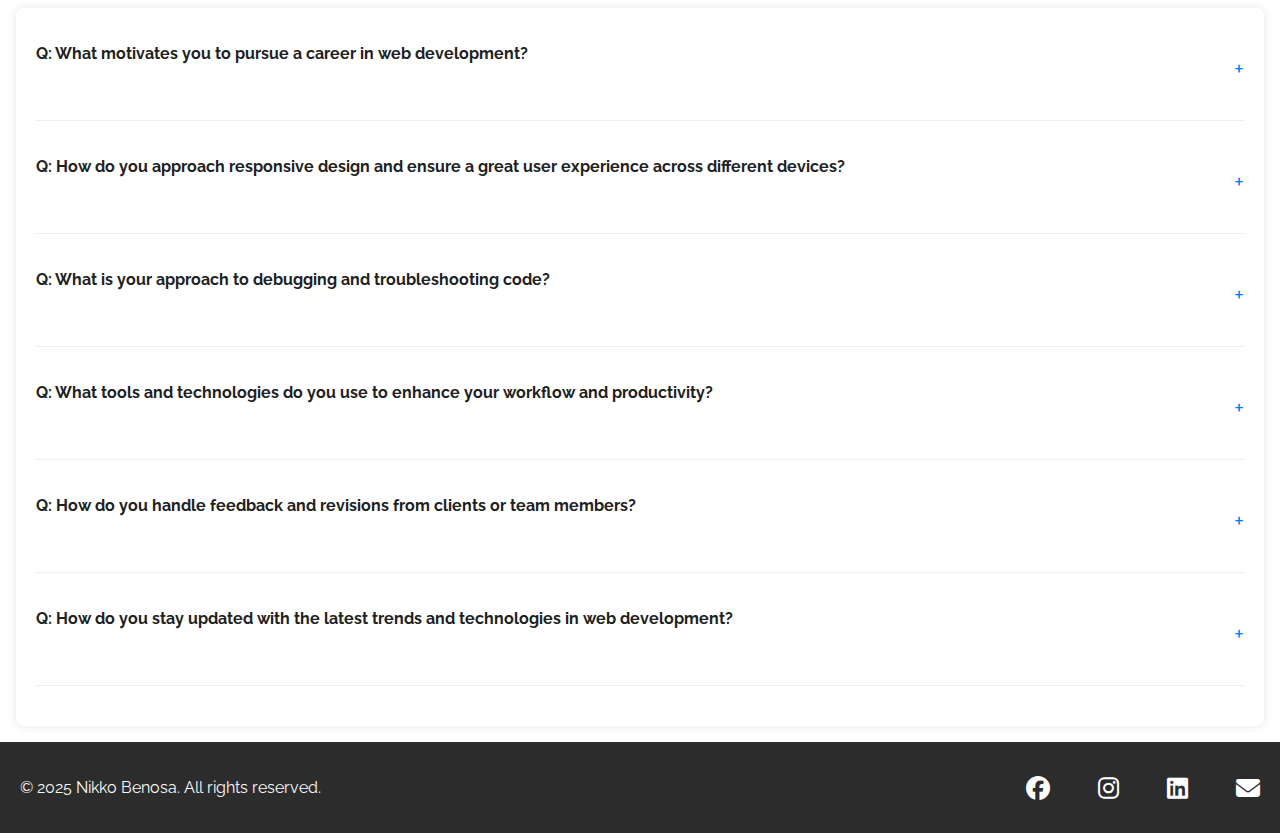
==== commit 61315c2f: "Add files via upload" ====
--- a/index.html
+++ b/index.html
@@ -306,7 +306,7 @@
         <div class="projects" id="projects">
           <h1>Projects</h1>
           <p>
-            A ready-made webpage that you can tailor to create your own website.
+            A pre-made webpage that you can tailor to create your own website.
             It comes with a basic layout and design elements, streamlining the
             process and allowing you to build a website more quickly and
             efficiently without starting from scratch.
@@ -361,7 +361,7 @@
             </div>
             <div class="ctn">
               <h1>Eyewear E-commerce Template</h1>
-              <p>Deployed a ready-made responsive Template</p>
+              <p>Deployed a pre-made responsive Template</p>
               <p>
                 <span class="span">HTML5</span> &nbsp;<span class="span"
                   >CSS3</span
@@ -424,7 +424,7 @@
             </div>
             <div class="ctn">
               <h1>E-commerce Template</h1>
-              <p>Developed a ready-made responsive e-commerce web template.</p>
+              <p>Developed a pre-made responsive e-commerce web template.</p>
               <p>
                 <span class="span">HTML5</span> &nbsp;<span class="span"
                   >CSS3</span
--- a/styles.css
+++ b/styles.css
@@ -19,6 +19,7 @@
 
 html {
   scroll-behavior: smooth;
+  font-size: 16px;
 }
 
 body {
@@ -298,15 +299,10 @@
 }
 
 .skills-bg {
-  display: flex;
-  align-items: center;
-  justify-content: center;
-
-  min-height: 100vh;
-  width: 100%;
-  gap: 0.5rem;
-
-  padding: 1.25rem;
+  display: grid;
+  grid-template-columns: repeat(auto-fit, minmax(min(100%, 300px), 1fr));
+  gap: 1rem;
+  padding: 1rem;
 }
 
 .parent {
@@ -314,21 +310,22 @@
   height: fit-content;
   display: flex;
   justify-content: center;
-  margin-top: 1em;
 }
 
 .child {
-  display: flex;
-  flex-direction: column;
-  height: fit-content;
+  display: grid;
+  grid-template-rows: subgrid;
+  grid-row: auto;
+  gap: 0;
   width: 100%;
   background-color: var(--accent-color);
 
   color: var(--text-color);
   height: fit-content;
-  min-height: 35rem;
-  padding: 0.625rem;
+  min-height: 38rem;
+  padding: 0.5rem;
   transition: 0.2s;
+  line-height: 1.5;
 }
 .child:hover {
   background-color: #393939;
@@ -348,6 +345,7 @@
   font-size: 1.625rem;
   color: var(--text-color);
   text-decoration: underline;
+  margin: 0;
 }
 
 /* video section */
@@ -609,7 +607,6 @@
   place-content: center;
   grid-template-columns: repeat(auto-fit, minmax(min(100%, 300px), 1fr));
   padding: 1rem;
-  min-height: 100vh;
 }
 
 .paragraph {
@@ -964,6 +961,9 @@
   border-radius: 3.125rem;
   padding: 0.1875rem 0.4375rem;
   border: 0.0625rem solid var(--third-color);
+  text-align: center;
+  display: flex;
+  place-self: center;
 }
 
 .parag {
@@ -1157,7 +1157,7 @@
     position: fixed;
     top: 5px;
     right: 55px;
-    background: var(--text-color-2);
+    background: var(--text-color);
     color: var(--text-color) !important;
     border: none;
     padding: 14px;
@@ -1168,7 +1168,7 @@
 
   .rotated {
     transform: rotate(180deg);
-    background-color: var(--third-color);
+    background-color: var(--text-color);
   }
 
   header {
@@ -1359,7 +1359,7 @@
 
     padding: 1em;
     width: 100%;
-    height: fit-content;
+    height: 50vh;
     border-radius: 0 0 0.625rem 0.625rem;
     animation: FadeInLeft 0.3s ease-in-out;
 
@@ -1619,6 +1619,27 @@
     padding: 0;
   }
 
+  .toggle-btn {
+    display: flex;
+    align-items: center;
+    justify-content: center;
+    position: fixed;
+    top: 6px;
+    right: 55px;
+    background: var(--third-color);
+    color: var(--text-color) !important;
+    border: none;
+    padding: 14px;
+    cursor: pointer;
+    border-radius: 5px;
+    transition: 0.3s;
+  }
+
+  .rotated {
+    transform: rotate(180deg);
+    background-color: var(--text-color);
+  }
+
   .burger-menu {
     display: flex;
     color: var(--accent-color);
@@ -1658,7 +1679,7 @@
 
     padding: 1em;
     width: 100%;
-    height: fit-content;
+    height: 50vh;
     border-radius: 0 0 0.625rem 0.625rem;
     animation: FadeInLeft 0.3s ease-in-out;
 
@@ -1796,7 +1817,7 @@
   }
 
   .square {
-    flex-direction: row;
+    flex-direction: column;
   }
   #about {
     flex-direction: row;
@@ -2050,6 +2071,12 @@
   }
 }
 
+@media (min-width: 1200px) {
+  .square {
+    flex-direction: row;
+  }
+}
+
 @media (min-width: 90rem) {
   .toggle-btn {
     display: flex;
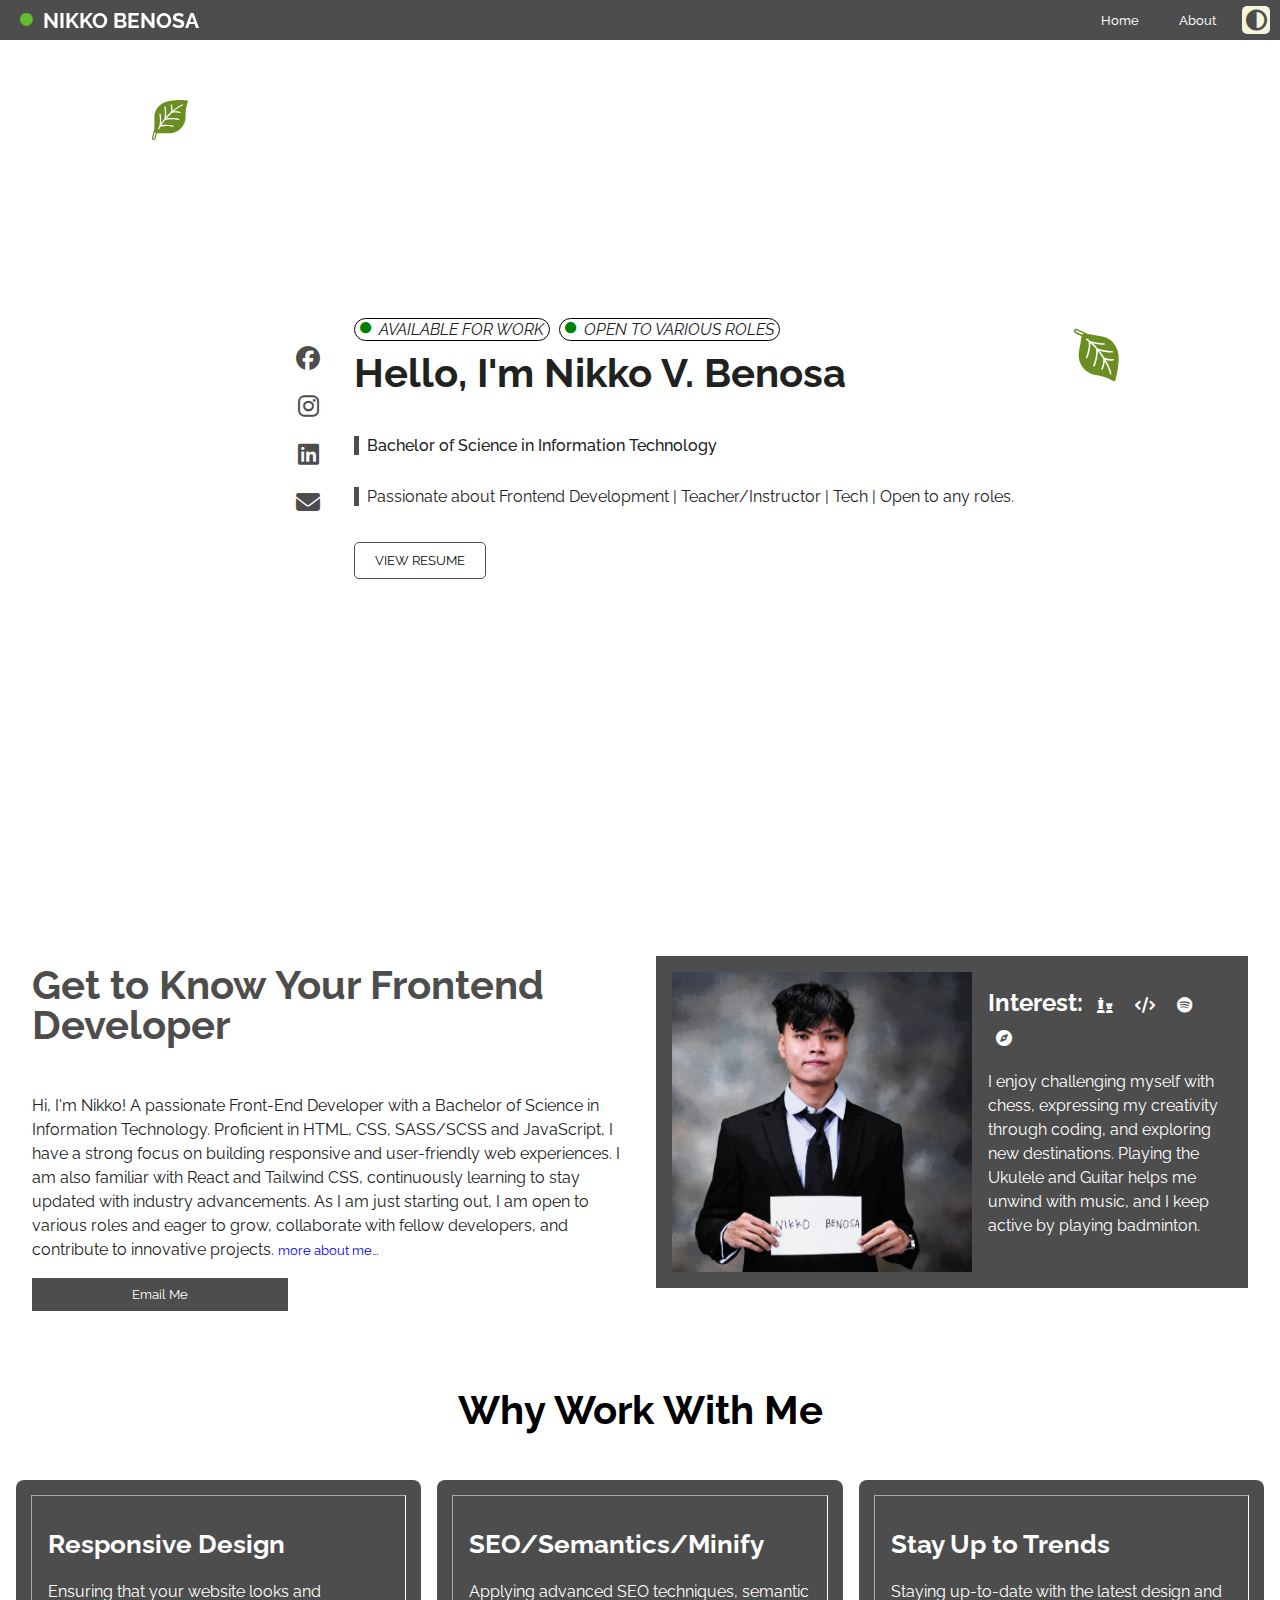
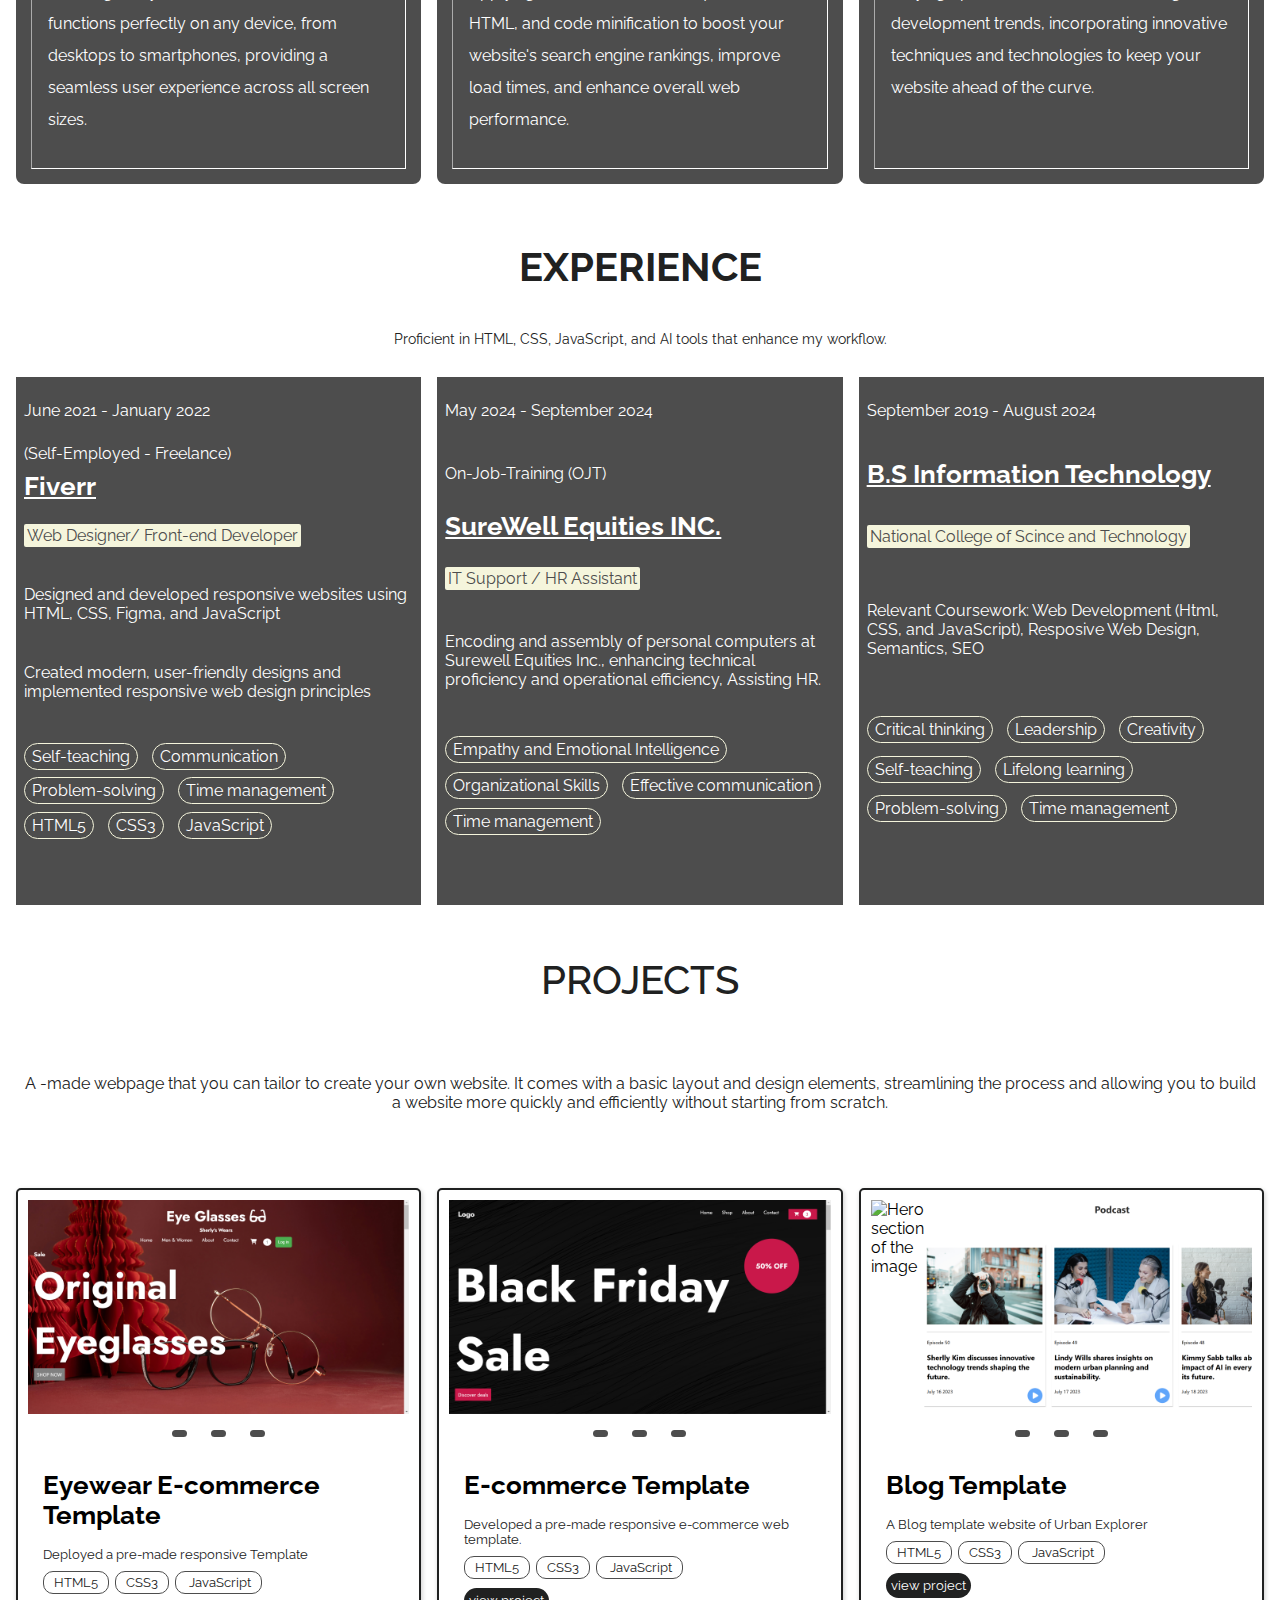
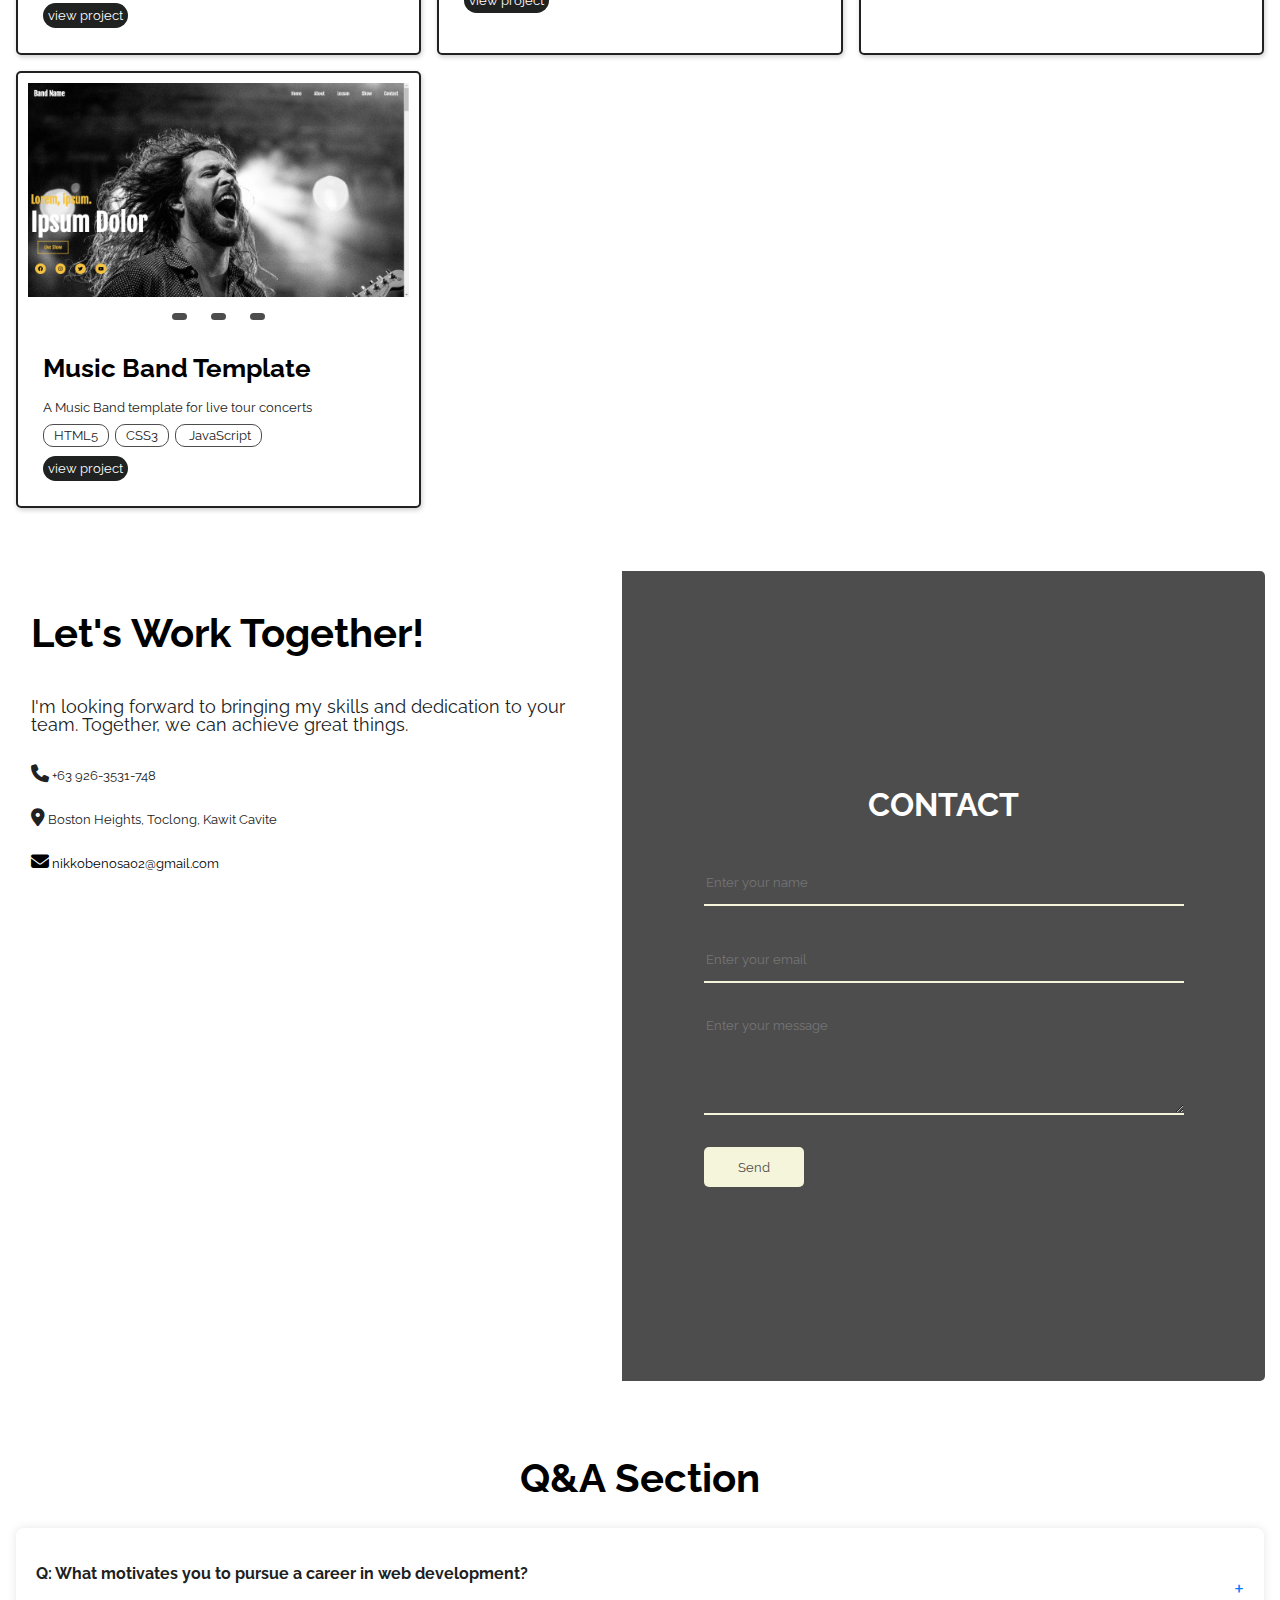
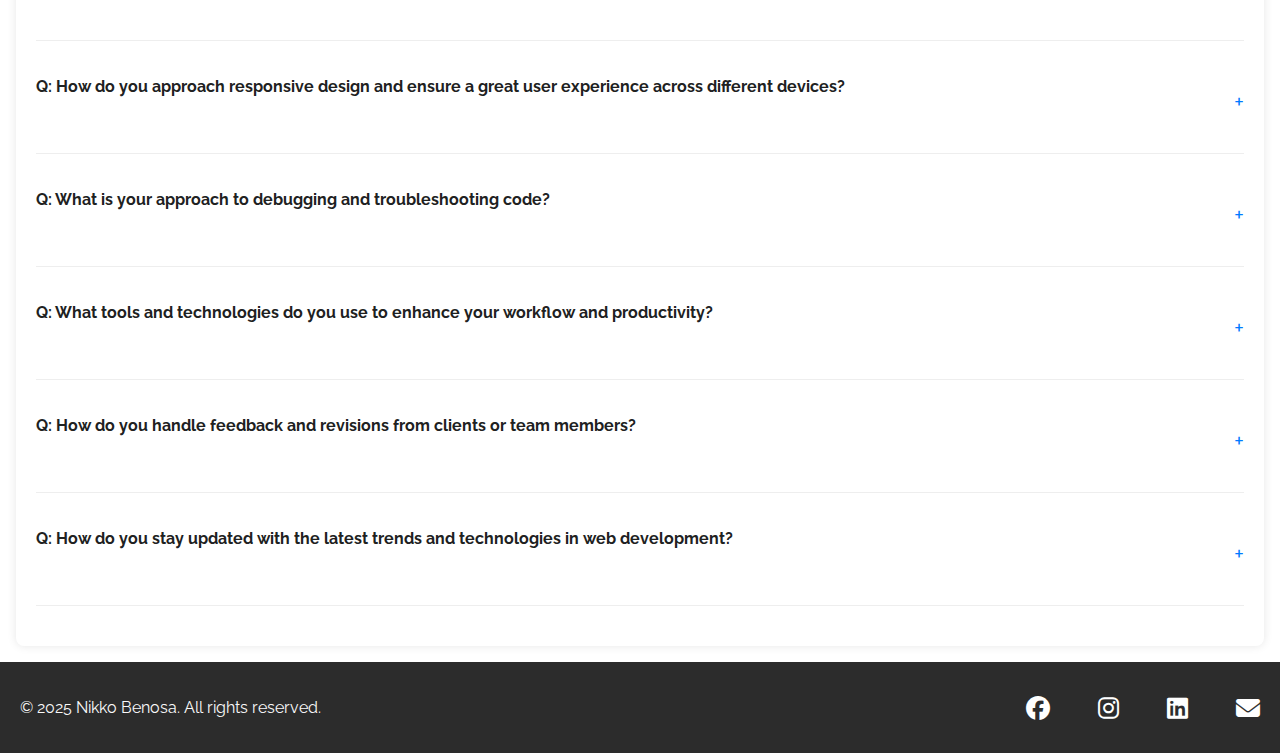
==== commit 97dd8b16: "Add files via upload" ====
--- a/index.html
+++ b/index.html
@@ -39,11 +39,18 @@
         <nav class="nav-links" id="navLinks">
           <ul>
             <li class="li1">
-              <a href="#home" aria-label="next to home">Home </a>
+              <a href="#home" title="Portfolio page" aria-label="next to home"
+                >Home
+              </a>
             </li>
 
             <li class="li1">
-              <a href="about.html" aria-label="next to about">About </a>
+              <a
+                href="about.html"
+                title="About me page"
+                aria-label="next to about"
+                >About
+              </a>
             </li>
           </ul>
         </nav>
@@ -60,6 +67,59 @@
     </header>
     <main>
       <section id="home" class="container">
+        <picture class="svg-left">
+          <svg
+            version="1.0"
+            id="Layer_1"
+            xmlns="http://www.w3.org/2000/svg"
+            xmlns:xlink="http://www.w3.org/1999/xlink"
+            viewBox="0 0 64 64"
+            enable-background="new 0 0 64 64"
+            xml:space="preserve"
+            fill="#000000"
+          >
+            <g id="SVGRepo_bgCarrier" stroke-width="0"></g>
+            <g
+              id="SVGRepo_tracerCarrier"
+              stroke-linecap="round"
+              stroke-linejoin="round"
+            ></g>
+            <g id="SVGRepo_iconCarrier">
+              <path
+                fill="#6B8E23"
+                d="M60.893,1.549c-0.136-0.269-0.386-0.462-0.679-0.525c-2.98-0.652-6.97-0.982-11.856-0.982 c-4.922,0-10.564,0.353-15.481,0.967C17.641,2.912,7,13.601,7,27v18.678L3.103,60.225c-0.428,1.598,0.523,3.244,2.122,3.674 c1.598,0.426,3.245-0.525,3.673-2.121L11.25,53H31c14.337,0,26-11.663,26-26c0-6.663,0-15.788,3.914-24.594 C61.036,2.132,61.028,1.816,60.893,1.549z M6.966,61.26c-0.143,0.532-0.691,0.849-1.224,0.707c-0.534-0.145-0.851-0.691-0.708-1.225 l2.552-9.686c0.405,0.672,0.998,1.212,1.712,1.55L6.966,61.26z M52.347,8.938c-0.073,0.027-6.014,2.301-14.545,9.321 c5.572-0.588,10.233,0.712,10.473,0.779c0.531,0.152,0.838,0.705,0.687,1.235C48.836,20.713,48.436,21,48,21 c-0.091,0-0.183-0.013-0.274-0.038c-0.064-0.019-6.464-1.784-12.916-0.135c-1.325,1.187-2.692,2.47-4.103,3.88 c-1.642,1.643-3.115,3.228-4.456,4.752c10.211-2.021,19.587,0.46,20.012,0.576c0.533,0.146,0.847,0.694,0.702,1.228 C46.844,31.708,46.44,32,46,32c-0.087,0-0.175-0.012-0.263-0.035c-0.107-0.029-10.88-2.889-21.475,0 c-0.051,0.014-0.103,0.016-0.154,0.021c-2.702,3.302-4.692,6.203-6.108,8.52c10.2-2.115,18.897,0.418,19.287,0.536 c0.529,0.159,0.829,0.716,0.671,1.244C37.828,42.72,37.431,43,37,43c-0.095,0-0.191-0.014-0.287-0.042 c-0.097-0.028-9.653-2.805-20.092-0.079c-1.184,2.166-1.671,3.434-1.684,3.468C14.788,46.75,14.406,47,14,47 c-0.115,0-0.232-0.021-0.347-0.062c-0.518-0.191-0.782-0.766-0.592-1.283c0.057-0.152,0.627-1.652,2.01-4.141 c1.837-9.547-0.028-18.21-0.048-18.297c-0.119-0.539,0.221-1.073,0.76-1.192c0.543-0.127,1.073,0.22,1.193,0.759 c0.069,0.312,1.422,6.557,0.713,14.457c1.414-2.121,3.204-4.565,5.464-7.261c1.693-10.294-0.111-18.677-0.13-18.763 c-0.119-0.539,0.221-1.073,0.76-1.193c0.539-0.116,1.073,0.221,1.193,0.76c0.073,0.33,1.569,7.275,0.571,16.458 c1.154-1.277,2.388-2.591,3.745-3.948c1.285-1.285,2.529-2.454,3.744-3.557v-0.008c1.873-6.556,0.052-11.312,0.033-11.359 c-0.202-0.513,0.049-1.094,0.562-1.297c0.51-0.206,1.092,0.044,1.297,0.557c0.075,0.188,1.599,4.106,0.657,9.863 C44.85,9.642,51.328,7.182,51.654,7.062c0.518-0.188,1.092,0.073,1.283,0.592C53.129,8.171,52.864,8.746,52.347,8.938z"
+              ></path>
+            </g>
+          </svg>
+        </picture>
+
+        <picture class="svg-right">
+          <svg
+            title="hire me"
+            version="1.0"
+            id="Layer_1"
+            xmlns="http://www.w3.org/2000/svg"
+            xmlns:xlink="http://www.w3.org/1999/xlink"
+            viewBox="0 0 64 64"
+            enable-background="new 0 0 64 64"
+            xml:space="preserve"
+            fill="#000000"
+          >
+            <g id="SVGRepo_bgCarrier" stroke-width="0"></g>
+            <g
+              id="SVGRepo_tracerCarrier"
+              stroke-linecap="round"
+              stroke-linejoin="round"
+            ></g>
+            <g id="SVGRepo_iconCarrier">
+              <path
+                fill="#6B8E23"
+                d="M60.893,1.549c-0.136-0.269-0.386-0.462-0.679-0.525c-2.98-0.652-6.97-0.982-11.856-0.982 c-4.922,0-10.564,0.353-15.481,0.967C17.641,2.912,7,13.601,7,27v18.678L3.103,60.225c-0.428,1.598,0.523,3.244,2.122,3.674 c1.598,0.426,3.245-0.525,3.673-2.121L11.25,53H31c14.337,0,26-11.663,26-26c0-6.663,0-15.788,3.914-24.594 C61.036,2.132,61.028,1.816,60.893,1.549z M6.966,61.26c-0.143,0.532-0.691,0.849-1.224,0.707c-0.534-0.145-0.851-0.691-0.708-1.225 l2.552-9.686c0.405,0.672,0.998,1.212,1.712,1.55L6.966,61.26z M52.347,8.938c-0.073,0.027-6.014,2.301-14.545,9.321 c5.572-0.588,10.233,0.712,10.473,0.779c0.531,0.152,0.838,0.705,0.687,1.235C48.836,20.713,48.436,21,48,21 c-0.091,0-0.183-0.013-0.274-0.038c-0.064-0.019-6.464-1.784-12.916-0.135c-1.325,1.187-2.692,2.47-4.103,3.88 c-1.642,1.643-3.115,3.228-4.456,4.752c10.211-2.021,19.587,0.46,20.012,0.576c0.533,0.146,0.847,0.694,0.702,1.228 C46.844,31.708,46.44,32,46,32c-0.087,0-0.175-0.012-0.263-0.035c-0.107-0.029-10.88-2.889-21.475,0 c-0.051,0.014-0.103,0.016-0.154,0.021c-2.702,3.302-4.692,6.203-6.108,8.52c10.2-2.115,18.897,0.418,19.287,0.536 c0.529,0.159,0.829,0.716,0.671,1.244C37.828,42.72,37.431,43,37,43c-0.095,0-0.191-0.014-0.287-0.042 c-0.097-0.028-9.653-2.805-20.092-0.079c-1.184,2.166-1.671,3.434-1.684,3.468C14.788,46.75,14.406,47,14,47 c-0.115,0-0.232-0.021-0.347-0.062c-0.518-0.191-0.782-0.766-0.592-1.283c0.057-0.152,0.627-1.652,2.01-4.141 c1.837-9.547-0.028-18.21-0.048-18.297c-0.119-0.539,0.221-1.073,0.76-1.192c0.543-0.127,1.073,0.22,1.193,0.759 c0.069,0.312,1.422,6.557,0.713,14.457c1.414-2.121,3.204-4.565,5.464-7.261c1.693-10.294-0.111-18.677-0.13-18.763 c-0.119-0.539,0.221-1.073,0.76-1.193c0.539-0.116,1.073,0.221,1.193,0.76c0.073,0.33,1.569,7.275,0.571,16.458 c1.154-1.277,2.388-2.591,3.745-3.948c1.285-1.285,2.529-2.454,3.744-3.557v-0.008c1.873-6.556,0.052-11.312,0.033-11.359 c-0.202-0.513,0.049-1.094,0.562-1.297c0.51-0.206,1.092,0.044,1.297,0.557c0.075,0.188,1.599,4.106,0.657,9.863 C44.85,9.642,51.328,7.182,51.654,7.062c0.518-0.188,1.092,0.073,1.283,0.592C53.129,8.171,52.864,8.746,52.347,8.938z"
+              ></path>
+            </g>
+          </svg>
+        </picture>
+
         <div class="fabs3">
           <a
             class="fabs"
@@ -86,6 +146,7 @@
           <a
             href="mailto:nikkobenosa02@gmail.com"
             class="fabs"
+            title="Send mail"
             aria-label="Mail to Nikko"
             ><i class="fa-solid fa-envelope"></i
           ></a>
@@ -114,6 +175,7 @@
             <a
               href="https://drive.google.com/file/d/15rcnPMyEXMkLidkeT5B8jTXLiONSVQJQ/view?usp=sharing"
               aria-label="View Resume of Nikko"
+              title="View resume"
               target="_blank"
               >VIEW RESUME</a
             >
@@ -142,6 +204,7 @@
           <div class="link">
             <a
               id="link3"
+              title="Send mail"
               class="email"
               aria-label="Mail to Nikko"
               href="mailto:nikkobenosa02@gmail.com"
@@ -251,6 +314,7 @@
         <div class="parent">
           <div class="child">
             <p>May 2024 - September 2024</p>
+            <p>On-Job-Training (OJT)</p>
             <h1>SureWell Equities INC.</h1>
             <p><mark>IT Support / HR Assistant</mark></p>
 
@@ -306,8 +370,8 @@
         <div class="projects" id="projects">
           <h1>Projects</h1>
           <p>
-            A pre-made webpage that you can tailor to create your own website.
-            It comes with a basic layout and design elements, streamlining the
+            A -made webpage that you can tailor to create your own website. It
+            comes with a basic layout and design elements, streamlining the
             process and allowing you to build a website more quickly and
             efficiently without starting from scratch.
           </p>
@@ -372,6 +436,7 @@
                 href="https://nikko-22.github.io/Ecommerce-2/"
                 target="_blank"
                 aria-label="View more about ecommerce website"
+                title="View project"
                 >view project</a
               >
             </div>
@@ -435,6 +500,7 @@
                 href="https://nikko-22.github.io/e-commerce/index.html"
                 target="_blank"
                 aria-label="View more about E-commerce website"
+                title="View project"
                 >view project</a
               >
             </div>
@@ -502,6 +568,7 @@
                 href="https://nikko-22.github.io/urbanexplorer/index.html"
                 target="_blank"
                 aria-label="View more about city website"
+                title="View project"
                 >view project</a
               >
             </div>
@@ -571,6 +638,7 @@
                 href="https://nikko-22.github.io/music/index.html"
                 target="_blank"
                 aria-label="View About Music Band WebSite"
+                title="View project"
                 >view project</a
               >
             </div>
@@ -643,8 +711,16 @@
               Boston Heights, Toclong, Kawit Cavite
             </p>
             <p class="under">
-              <a href="mailto:nikkobenosa02@gmail.com" style="color: black">
-                <i style="font-size: large" class="fa-solid fa-envelope"></i>
+              <a
+                href="mailto:nikkobenosa02@gmail.com"
+                title="Send mail"
+                style="color: black"
+              >
+                <i
+                  style="font-size: large"
+                  title="Send mail"
+                  class="fa-solid fa-envelope"
+                ></i>
                 nikkobenosa02@gmail.com</a
               >
             </p>
@@ -813,6 +889,7 @@
           <a
             href="mailto:nikkobenosa02@gmail.com"
             aria-label="Message Nikko Benosa in Email"
+            title="Send mail"
             class="fabs"
             ><i class="fa-solid fa-envelope"></i
           ></a>
--- a/styles.css
+++ b/styles.css
@@ -1,6 +1,6 @@
 :root {
   --primary-color: #f5f5dc;
-  --secondary-color: fff;
+  --secondary-color: #ffffff;
   --third-color: #f5f5dc;
   --hover: #d3d3d3;
   --accent-color: #4d4d4d;
@@ -31,6 +31,11 @@
   font-style: normal;
 }
 
+*::selection {
+  background: #228b22 !important; /* Forest Green */
+  color: white;
+}
+
 main {
   max-width: 160rem;
 }
@@ -59,6 +64,7 @@
 }
 
 .container {
+  perspective: 1000px;
   display: flex;
   flex-direction: row;
   text-align: center;
@@ -70,11 +76,64 @@
   height: 100vh;
   color: #ffffff;
   position: relative;
-
   font-family: "Montserrat", serif;
   font-optical-sizing: auto;
-
   font-style: normal;
+}
+.svg-left svg,
+.svg-right svg {
+  width: 50px;
+  position: absolute;
+}
+
+.svg-left svg {
+  top: 100px;
+  left: 150px;
+  transition: 0.3s;
+}
+
+.svg-right svg {
+  top: 320px;
+  right: 150px;
+  rotate: 100deg;
+  transition: 0.3s;
+}
+
+.svg-bottom svg {
+  top: 90%;
+  left: 0;
+  transition: 0.3s;
+  position: absolute;
+  width: 50px;
+  animation: roll 4s linear forwards;
+}
+
+@keyframes roll {
+  0% {
+    opacity: 1;
+    transform: rotate(0deg);
+  }
+
+  100% {
+    opacity: 0;
+    left: 95%;
+    transform: rotate(1080deg);
+  }
+}
+
+.svg-left svg:hover,
+.svg-right svg:hover {
+  transform: rotate(15deg); /* Rotate 15 degrees on hover */
+}
+
+/* Adjust the hover effect to take scrolling into account */
+.svg-left svg:hover {
+  transform: translateY(calc(var(--scroll, 0) * 0.5px)) rotate(-15deg) !important;
+}
+
+.svg-right svg:hover {
+  transform: translateX(calc(var(--scroll, 0) * 0.5px)) rotateY(15deg)
+    rotate(15deg) !important;
 }
 
 .fs {
@@ -90,7 +149,7 @@
 
   & i {
     font-size: 0.8rem;
-    color: #3a7217;
+    color: #63bc2c;
   }
 }
 
@@ -266,7 +325,7 @@
 .li1 a:hover {
   transition: 0.3s ease-in-out;
 
-  box-shadow: 0.0625rem 0.125rem 0.3125rem rgba(59, 26, 13, 0.815);
+  box-shadow: 0.0625rem 0.125rem 0.3125rem rgba(255, 255, 255, 0.815);
   opacity: 0.8;
   color: #f5f5f5;
   transform: translateY(3px);
@@ -315,20 +374,16 @@
 .child {
   display: grid;
   grid-template-rows: subgrid;
+  grid-template-columns: subgrid;
   grid-row: auto;
   gap: 0;
   width: 100%;
   background-color: var(--accent-color);
 
   color: var(--text-color);
-  height: fit-content;
-  min-height: 38rem;
+  min-height: 33rem;
   padding: 0.5rem;
   transition: 0.2s;
-  line-height: 1.5;
-}
-.child:hover {
-  background-color: #393939;
 }
 
 .child p {
@@ -395,11 +450,12 @@
     min-width: 100%;
     height: 100%;
     border-radius: 0.5rem;
-    background-color: var(--hover);
-    color: var(--text-color-2);
+    background-color: var(--accent-color);
+    color: var(--text-color);
     padding: 2rem;
-    outline: 1px solid var(--text-color-2);
+    outline: 1px solid var(--text-color);
     outline-offset: -1rem;
+    outline-style: inset;
 
     & h1 {
       font-size: 1.6rem;
@@ -407,7 +463,7 @@
     }
 
     & p {
-      color: var(--text-color-2);
+      color: var(--text-color);
       line-height: 2;
     }
   }
@@ -763,8 +819,16 @@
 }
 
 .dark-mode .main-box {
-  border: 2px solid var(--secondary-color);
+  border: 2px solid var(--text-color);
   box-shadow: 1px 2px 5px rgba(255, 255, 255, 0.3);
+}
+
+.dark-mode #SVGRepo_iconCarrier path {
+  fill: #fff !important;
+}
+
+.dark-mode .contact2 {
+  background-color: var(--accent-color);
 }
 
 .dark-mode .ctn a {
@@ -1129,6 +1193,33 @@
 /* Responsive Styles */
 
 @media (min-width: 20rem) {
+  .svg-left svg {
+    width: 40px;
+    top: 70px;
+    left: 20px;
+    transition: 0.3s;
+  }
+
+  .svg-right svg {
+    top: 320px;
+    right: 50px;
+    rotate: 100deg;
+    transition: 0.3s;
+  }
+
+  @keyframes roll {
+    0% {
+      opacity: 1;
+      transform: rotate(0deg);
+    }
+
+    100% {
+      opacity: 0;
+      left: 80%;
+      transform: rotate(1080deg);
+    }
+  }
+
   .open {
     margin-top: 1rem !important;
     margin-left: 0.021rem !important;
@@ -1774,6 +1865,21 @@
 }
 
 @media (min-width: 64rem) {
+  .svg-left svg {
+    top: 100px;
+    left: 150px;
+    transition: 0.3s;
+    z-index: -1;
+  }
+
+  .svg-right svg {
+    top: 380px;
+    right: 150px;
+    rotate: 100deg;
+    transition: 0.3s;
+    z-index: -1;
+  }
+
   .sub-workflow {
     display: grid;
     grid-template-columns: repeat(3, 1fr);
@@ -2071,9 +2177,24 @@
   }
 }
 
-@media (min-width: 1200px) {
+@media (min-width: 75rem) {
   .square {
     flex-direction: row;
+  }
+
+  .svg-left svg {
+    top: 100px;
+    left: 150px;
+    transition: 0.3s;
+    z-index: -1;
+  }
+
+  .svg-right svg {
+    top: 330px;
+    right: 160px;
+    rotate: 100deg;
+    transition: 0.3s;
+    z-index: -1;
   }
 }
 
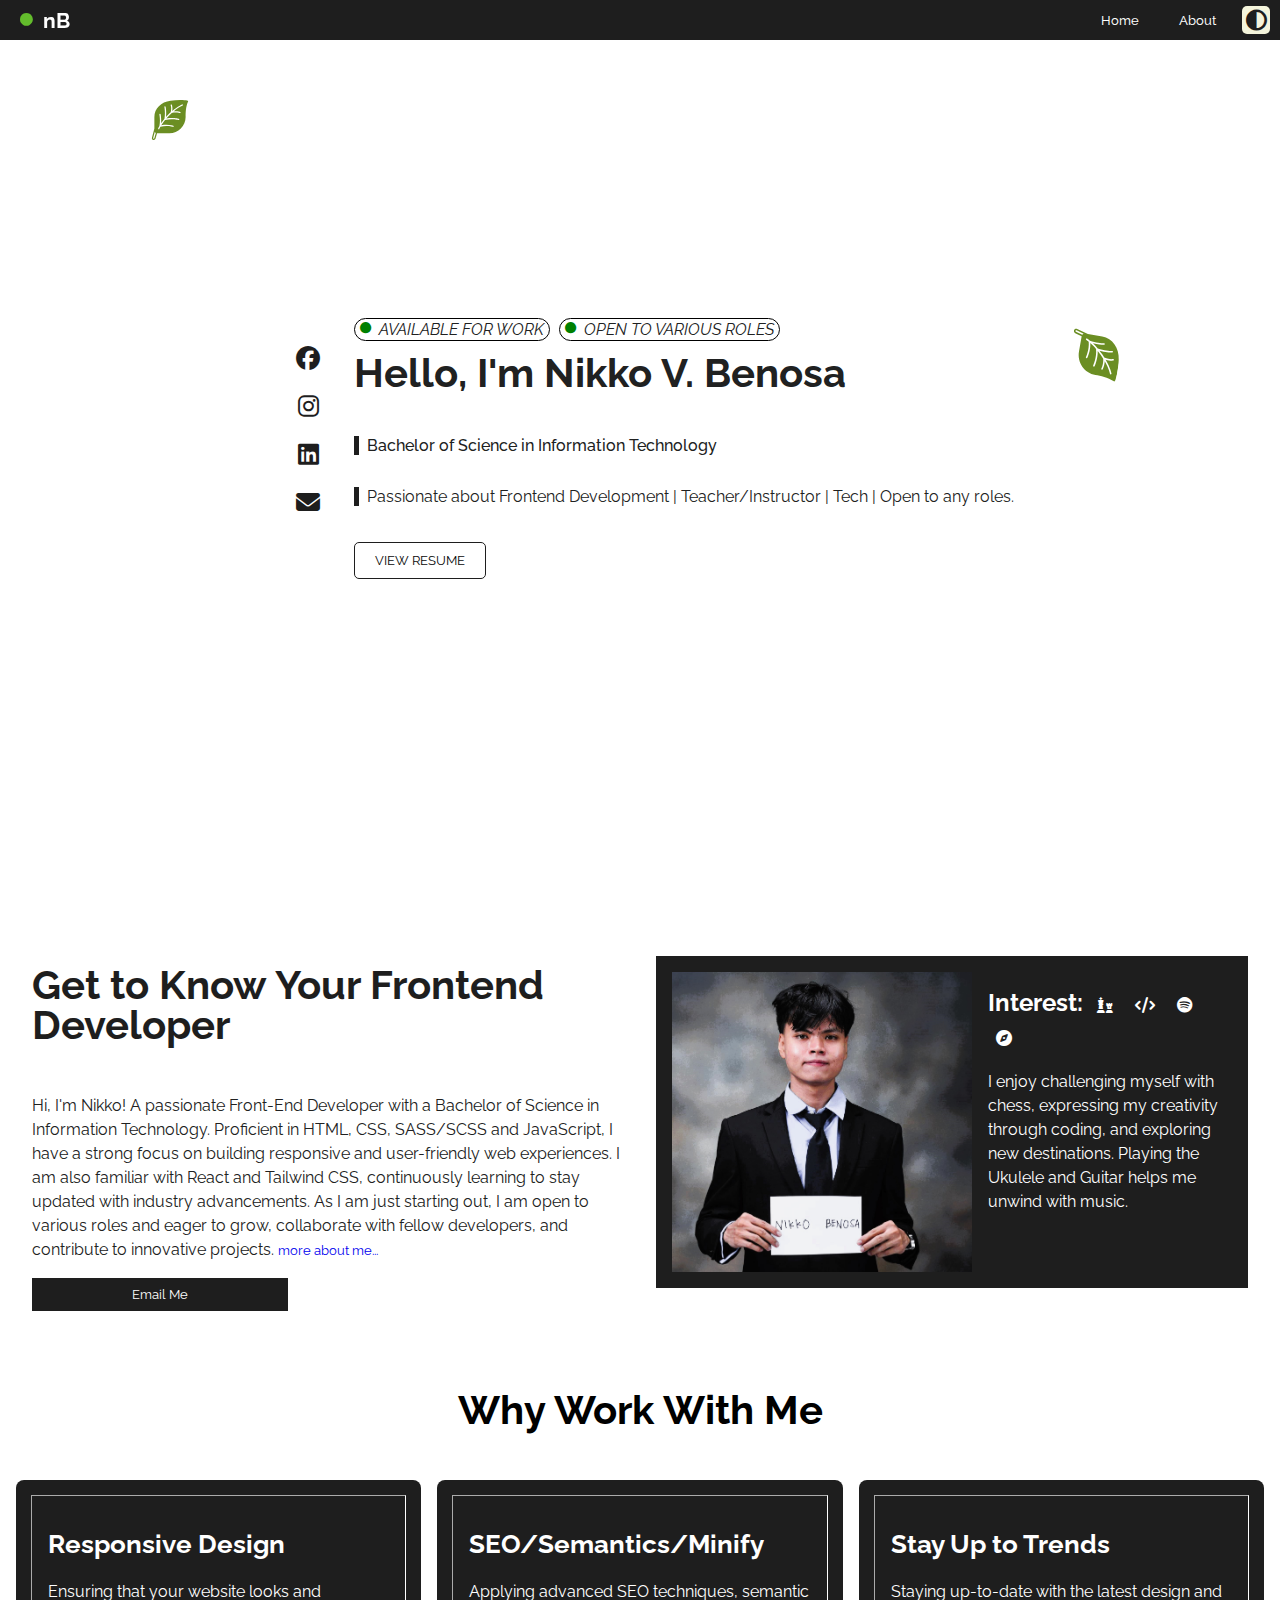
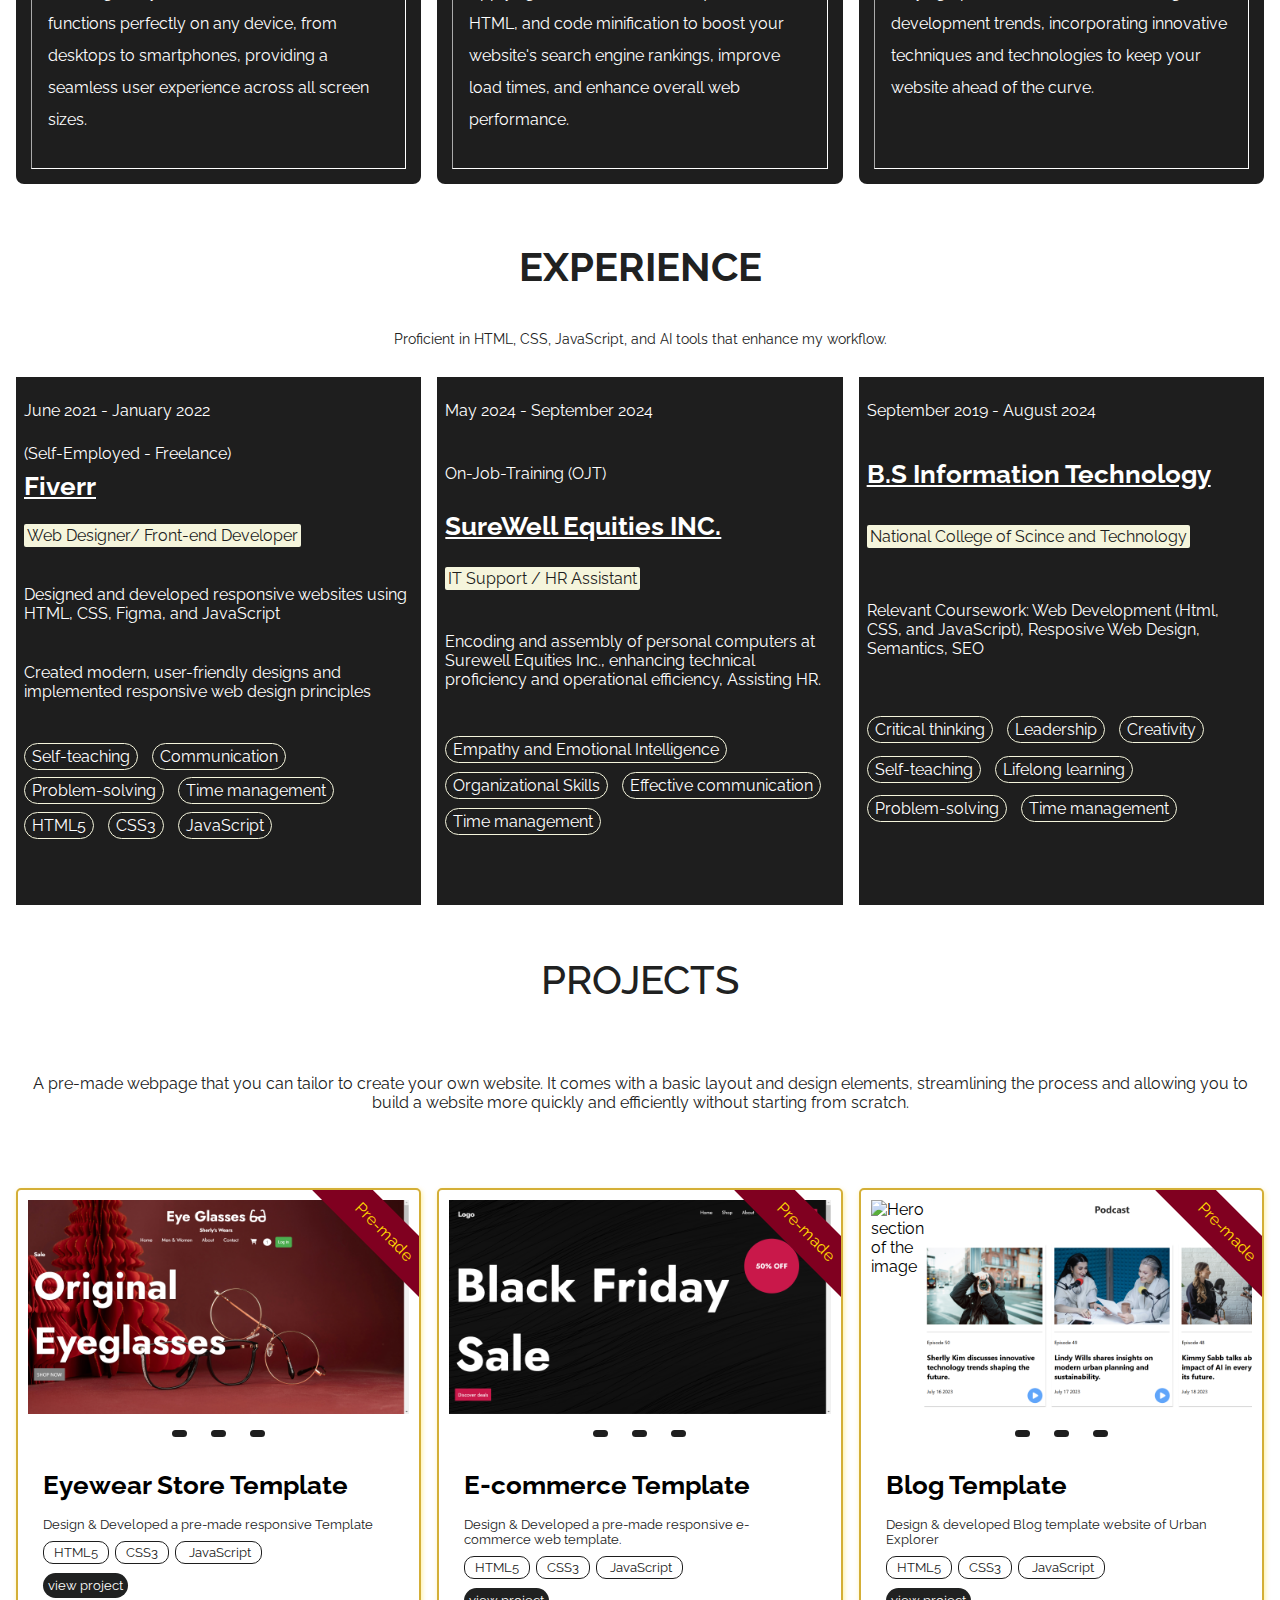
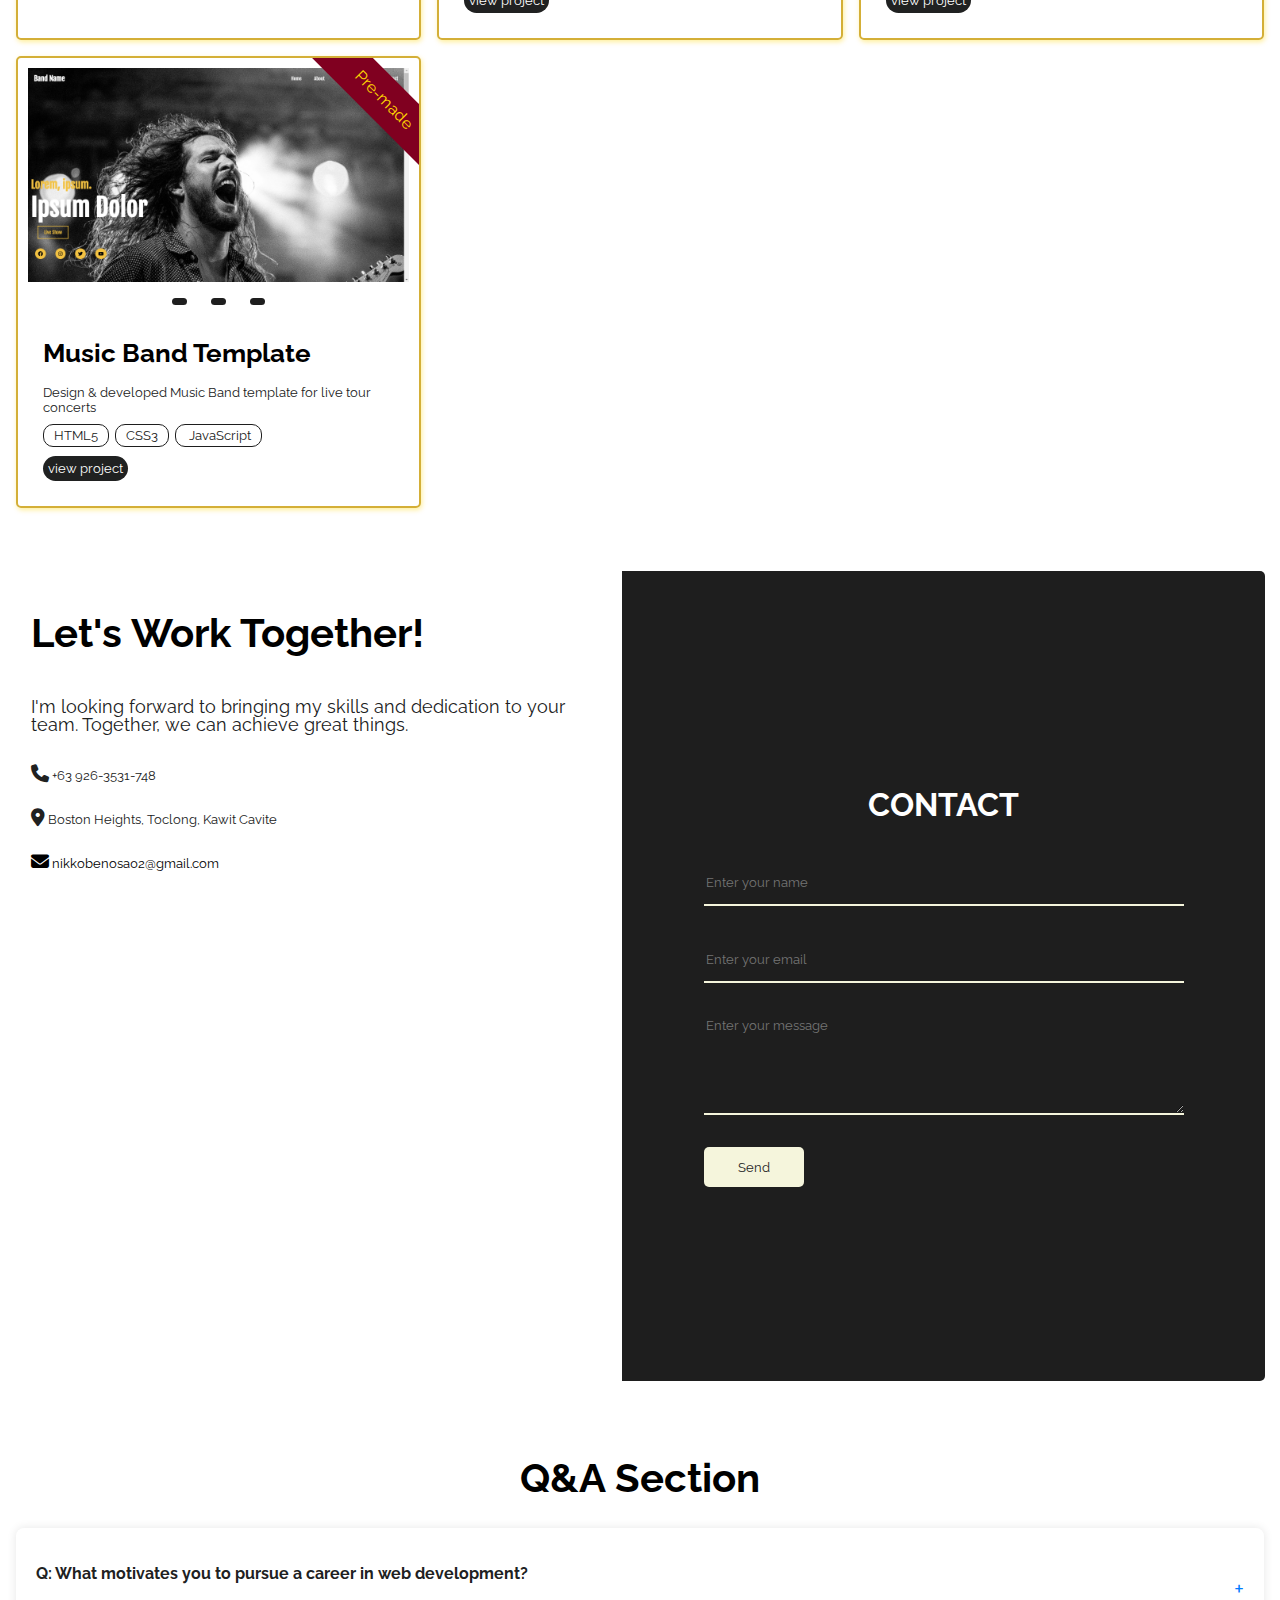
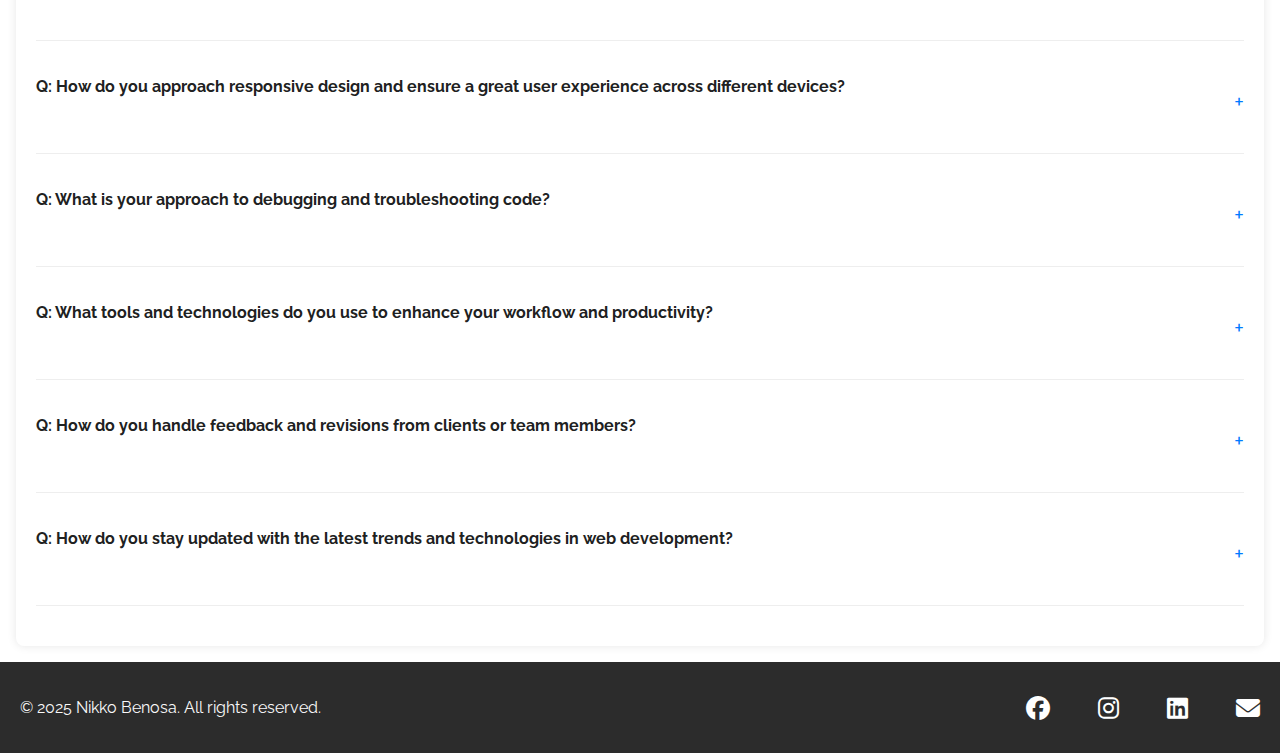
==== commit 23cb8131: "Add files via upload" ====
--- a/index.html
+++ b/index.html
@@ -33,9 +33,7 @@
         <div class="burger-menu" id="burgerMenu">
           <i style="font-size: 1.3rem" class="fa-solid fa-bars"></i>
         </div>
-        <h2 class="fs">
-          <i class="fa-solid fa-circle"></i>&nbsp; Nikko Benosa
-        </h2>
+        <h2 class="fs"><i class="fa-solid fa-circle"></i>&nbsp; nB</h2>
         <nav class="nav-links" id="navLinks">
           <ul>
             <li class="li1">
@@ -234,8 +232,7 @@
               <p>
                 I enjoy challenging myself with chess, expressing my creativity
                 through coding, and exploring new destinations. Playing the
-                Ukulele and Guitar helps me unwind with music, and I keep active
-                by playing badminton.
+                Ukulele and Guitar helps me unwind with music.
               </p>
             </article>
           </div>
@@ -370,8 +367,8 @@
         <div class="projects" id="projects">
           <h1>Projects</h1>
           <p>
-            A -made webpage that you can tailor to create your own website. It
-            comes with a basic layout and design elements, streamlining the
+            A pre-made webpage that you can tailor to create your own website.
+            It comes with a basic layout and design elements, streamlining the
             process and allowing you to build a website more quickly and
             efficiently without starting from scratch.
           </p>
@@ -379,6 +376,9 @@
 
         <div class="wrapper2">
           <div class="main-box">
+            <span class="tags">
+              <p>Pre-made</p>
+            </span>
             <div class="box city">
               <picture class="pics">
                 <img
@@ -424,8 +424,8 @@
               </div>
             </div>
             <div class="ctn">
-              <h1>Eyewear E-commerce Template</h1>
-              <p>Deployed a pre-made responsive Template</p>
+              <h1>Eyewear Store Template</h1>
+              <p>Design & Developed a pre-made responsive Template</p>
               <p>
                 <span class="span">HTML5</span> &nbsp;<span class="span"
                   >CSS3</span
@@ -443,6 +443,9 @@
           </div>
 
           <div class="main-box">
+            <span class="tags">
+              <p>Pre-made</p>
+            </span>
             <div class="box city">
               <picture class="pics1">
                 <img
@@ -489,7 +492,10 @@
             </div>
             <div class="ctn">
               <h1>E-commerce Template</h1>
-              <p>Developed a pre-made responsive e-commerce web template.</p>
+              <p>
+                Design & Developed a pre-made responsive e-commerce web
+                template.
+              </p>
               <p>
                 <span class="span">HTML5</span> &nbsp;<span class="span"
                   >CSS3</span
@@ -506,6 +512,9 @@
             </div>
           </div>
           <div class="main-box">
+            <span class="tags">
+              <p>Pre-made</p>
+            </span>
             <div class="box city">
               <picture class="pics3">
                 <img
@@ -527,12 +536,6 @@
                   src="image/city (4).png"
                   alt="footer section of the image"
                 />
-                <img
-                  id="slide4"
-                  loading="lazy"
-                  src="image/city (1).png"
-                  alt="footer section of the image"
-                />
               </picture>
               <div class="buttons">
                 <button
@@ -557,7 +560,7 @@
             </div>
             <div class="ctn">
               <h1>Blog Template</h1>
-              <p>A Blog template website of Urban Explorer</p>
+              <p>Design & developed Blog template website of Urban Explorer</p>
               <p>
                 <span class="span">HTML5</span> &nbsp;<span class="span"
                   >CSS3</span
@@ -575,6 +578,9 @@
           </div>
 
           <div class="main-box">
+            <span class="tags">
+              <p>Pre-made</p>
+            </span>
             <div class="box city">
               <picture class="pics4">
                 <img
@@ -596,13 +602,6 @@
                   src="image/music (4).png"
                   alt="footer section of the image"
                 />
-
-                <img
-                  id="slide5"
-                  loading="lazy"
-                  src="image/music (5).png"
-                  alt="footer section of the image"
-                />
               </picture>
               <div class="buttons">
                 <button
@@ -627,7 +626,9 @@
             </div>
             <div class="ctn">
               <h1>Music Band Template</h1>
-              <p>A Music Band template for live tour concerts</p>
+              <p>
+                Design & developed Music Band template for live tour concerts
+              </p>
               <p>
                 <span class="span">HTML5</span> &nbsp;<span class="span"
                   >CSS3</span
--- a/styles.css
+++ b/styles.css
@@ -3,7 +3,7 @@
   --secondary-color: #ffffff;
   --third-color: #f5f5dc;
   --hover: #d3d3d3;
-  --accent-color: #4d4d4d;
+  --accent-color: #1e1e1e;
   --text-color: #fff;
   --text-color-2: #000;
   --font-size: 2.5rem;
@@ -19,7 +19,20 @@
 
 html {
   scroll-behavior: smooth;
-  font-size: 16px;
+}
+
+/* For WebKit browsers (Chrome, Safari, etc.) */
+::-webkit-scrollbar {
+  width: 5px; /* Width of the scrollbar */
+}
+
+::-webkit-scrollbar-track {
+  background: #f1f1f1; /* Background of the scrollbar track */
+}
+
+::-webkit-scrollbar-thumb {
+  background: #555; /* Color of the scrollbar thumb */
+  border-radius: 10px; /* Rounded corners for the thumb */
 }
 
 body {
@@ -32,7 +45,7 @@
 }
 
 *::selection {
-  background: #228b22 !important; /* Forest Green */
+  background: #d4af37 !important; /* Forest Green */
   color: white;
 }
 
@@ -144,7 +157,6 @@
   justify-content: center;
   align-items: center;
 
-  text-transform: uppercase;
   color: #e85a4f;
 
   & i {
@@ -427,6 +439,26 @@
   grid-template-rows: subgrid;
   grid-row: span 2;
   gap: 0rem;
+  position: relative;
+  overflow: hidden;
+}
+
+.tags {
+  position: absolute;
+  top: 20px;
+  right: -65px;
+  rotate: 45deg;
+  width: 200px;
+
+  text-align: center;
+  background-color: #800020;
+  z-index: 1;
+
+  & p {
+    color: #ffd700;
+    margin: 0;
+    padding: 12px;
+  }
 }
 
 .workflow {
@@ -818,6 +850,10 @@
   color: #ffffff !important; /* Ensure text is white */
 }
 
+.dark-mode .resume a {
+  border: 0.0625rem solid var(--text-color);
+}
+
 .dark-mode .main-box {
   border: 2px solid var(--text-color);
   box-shadow: 1px 2px 5px rgba(255, 255, 255, 0.3);
@@ -840,8 +876,8 @@
   border-radius: 0.9375rem;
   transition: 0.3s;
   &:hover {
-    background-color: var(--hover);
-    color: var(--accent-color) !important;
+    background-color: #800020;
+    color: var(--text-color) !important;
     transform: translateY(0.1875rem);
   }
 }
@@ -1266,7 +1302,7 @@
     background: #eae5e0cc;
     height: 40px;
     position: fixed;
-    z-index: 1;
+    z-index: 2;
   }
 
   .skills-bg {
@@ -1299,7 +1335,7 @@
   .main-box {
     border: 2px solid var(--accent-color);
     background-color: unset;
-    box-shadow: 0.0625rem 0.125rem 0.3125rem rgba(0, 0, 0, 0.2);
+    box-shadow: 1px 2px 5px rgba(255, 213, 0, 0.4);
     border-radius: 0.3125rem;
     width: 100%;
     padding: 0.625rem;
@@ -1496,8 +1532,8 @@
     border-radius: 0.9375rem;
     transition: 0.3s;
     &:hover {
-      background-color: var(--hover);
-      color: var(--accent-color);
+      background-color: #800020;
+      color: var(--text-color);
       transform: translateY(0.1875rem);
     }
   }
@@ -1573,7 +1609,7 @@
 
   header {
     position: fixed;
-    z-index: 1;
+    z-index: 2;
   }
 
   .parent {
@@ -1661,7 +1697,7 @@
   .main-box {
     border: 2px solid var(--accent-color);
     background-color: unset;
-    box-shadow: 0.0625rem 0.125rem 0.3125rem rgba(0, 0, 0, 0.2);
+    box-shadow: 1px 2px 5px rgba(255, 213, 0, 0.4);
     border-radius: 0.3125rem;
     width: 100%;
     padding: 0.625rem;
@@ -1806,8 +1842,8 @@
     border-radius: 0.9375rem;
     transition: 0.3s;
     &:hover {
-      background-color: var(--hover);
-      color: var(--accent-color);
+      background-color: #800020;
+      color: var(--text-color);
       transform: translateY(0.1875rem);
     }
   }
@@ -2075,7 +2111,7 @@
 
   header {
     position: fixed;
-    z-index: 1;
+    z-index: 2;
   }
 
   .green {
@@ -2121,8 +2157,8 @@
     border-radius: 0.9375rem;
     transition: 0.3s;
     &:hover {
-      background-color: var(--hover);
-      color: var(--accent-color);
+      background-color: #800020;
+      color: var(--text-color);
       transform: translateY(0.1875rem);
     }
   }
@@ -2130,9 +2166,9 @@
   .main-box {
     display: grid;
     gap: 0;
-    border: 2px solid var(--accent-color);
+    border: 2px solid #d4af37 !important;
     background-color: unset;
-    border: 2px solid #202121;
+    box-shadow: 1px 2px 5px rgba(255, 213, 0, 0.4);
     transition: 0.2s;
     border-radius: 0.3125rem;
     width: 100%;
@@ -2335,7 +2371,7 @@
 
   header {
     position: fixed;
-    z-index: 1;
+    z-index: 2;
   }
 
   .green {
@@ -2386,18 +2422,22 @@
     border-radius: 0.9375rem;
     transition: 0.3s;
     &:hover {
-      background-color: var(--hover);
-      color: var(--accent-color);
+      background-color: #800020;
+      color: var(--text-color);
       transform: translateY(0.1875rem);
     }
   }
 
   .main-box {
-    border: 2px solid var(--accent-color);
+    display: grid;
+    gap: 0;
+    border: 2px solid #d4af37 !important  ;
     background-color: unset;
-    box-shadow: 0.0625rem 0.125rem 0.3125rem rgba(0, 0, 0, 0.2);
+    box-shadow: 1px 2px 5px rgba(255, 213, 0, 0.4);
+    transition: 0.2s;
     border-radius: 0.3125rem;
     width: 100%;
+    min-height: 31.25rem;
     padding: 0.625rem;
   }
 
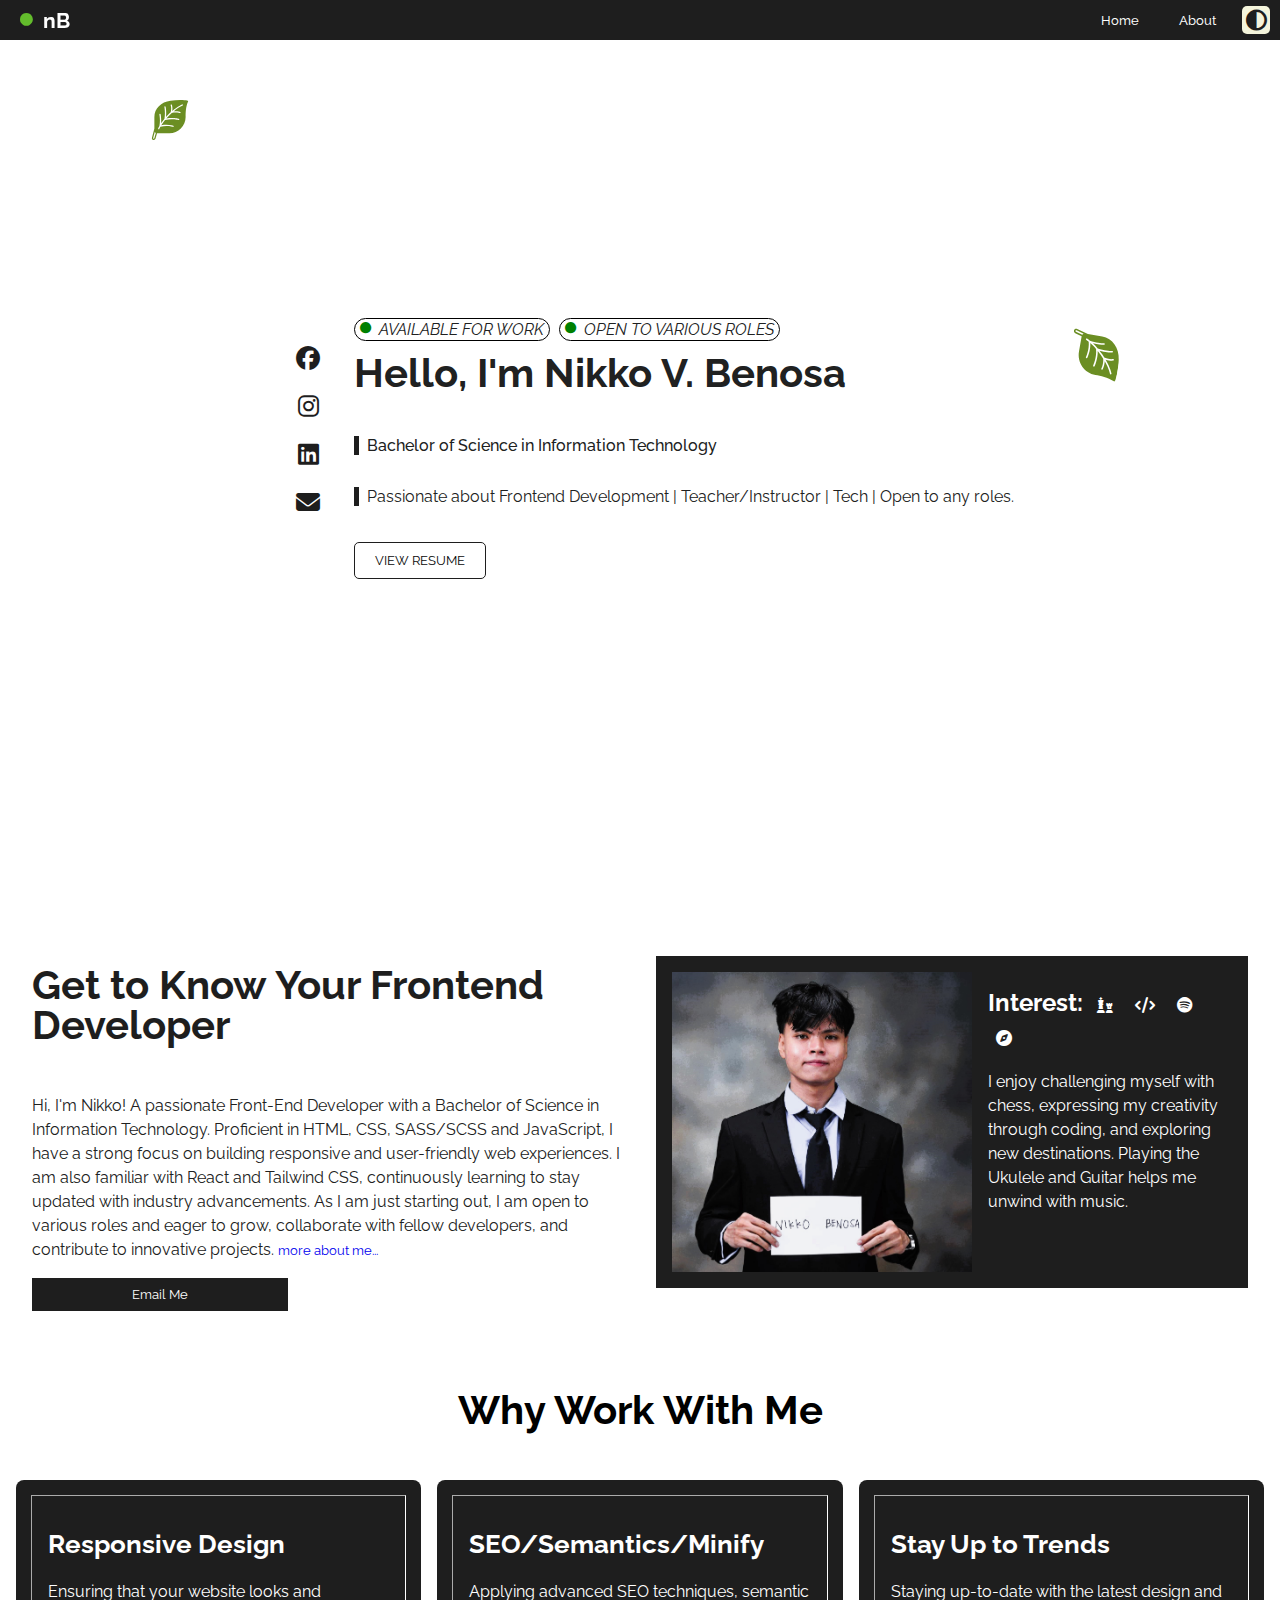
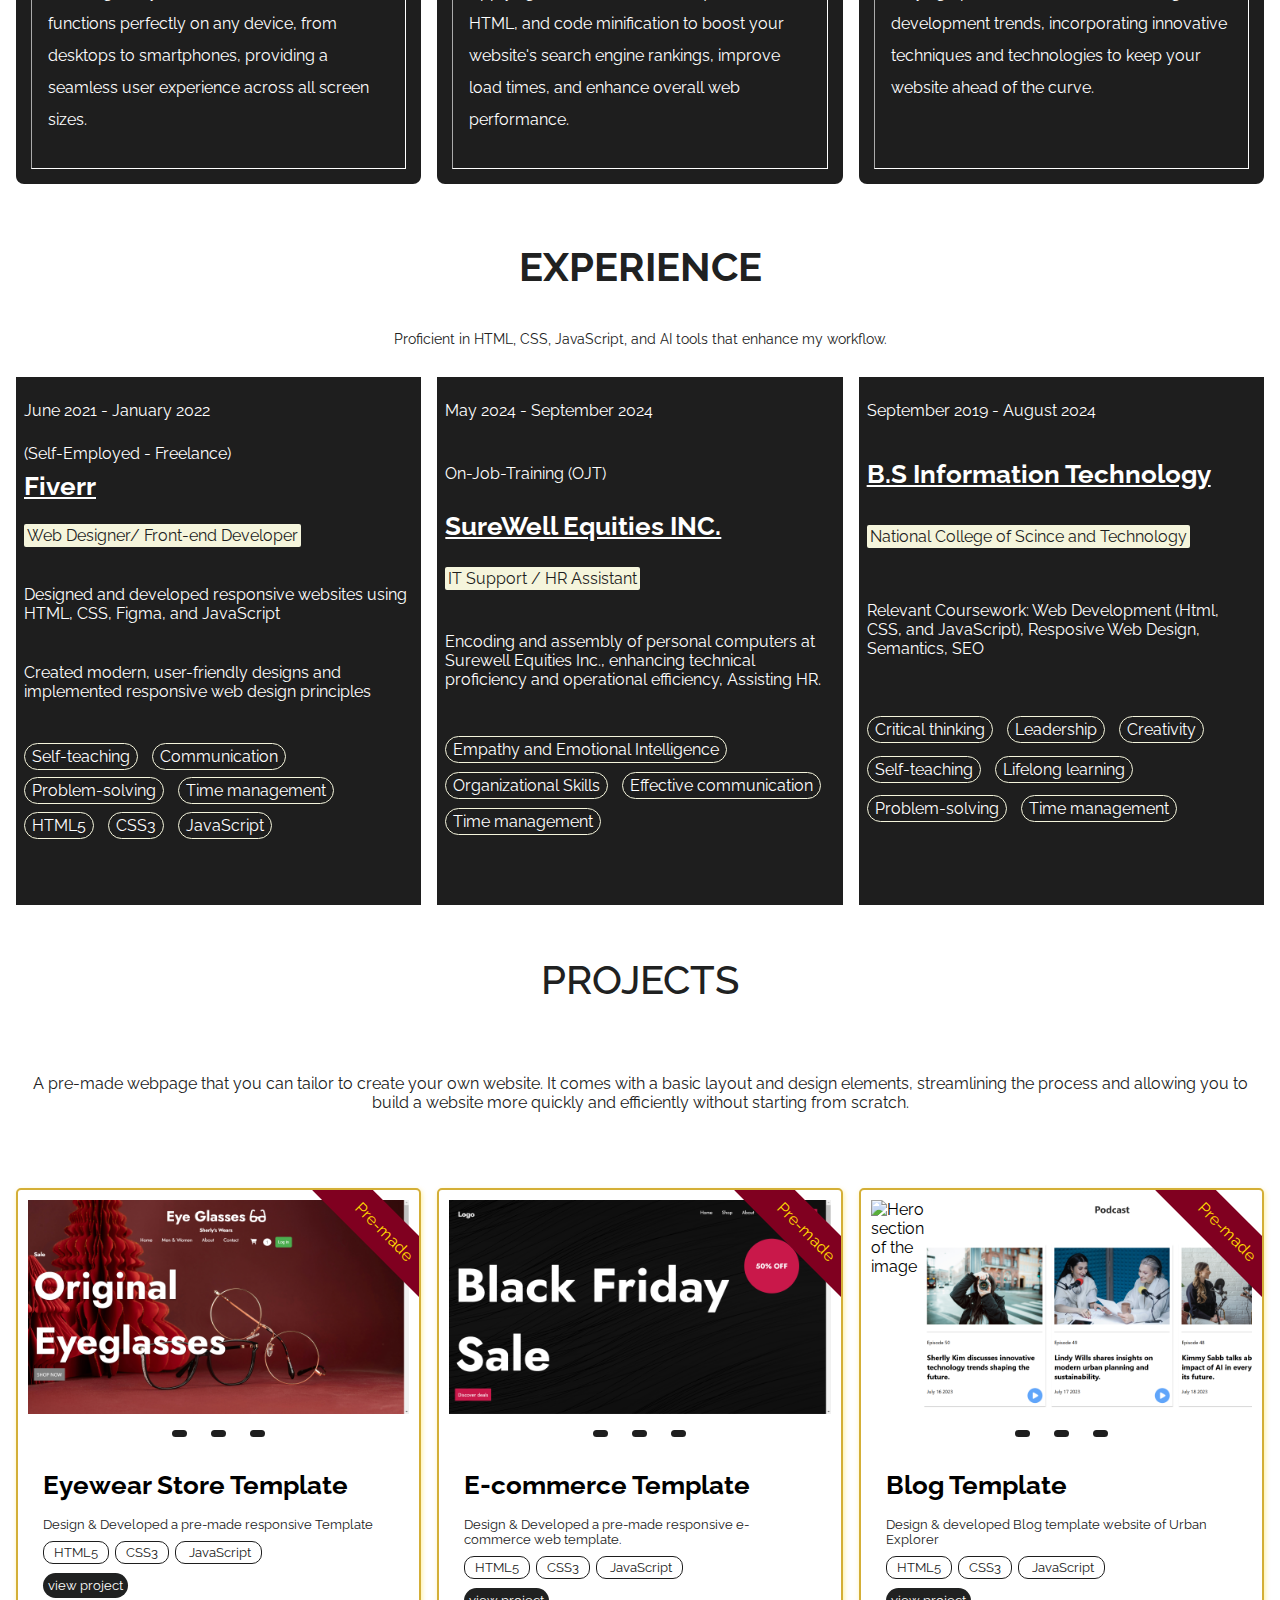
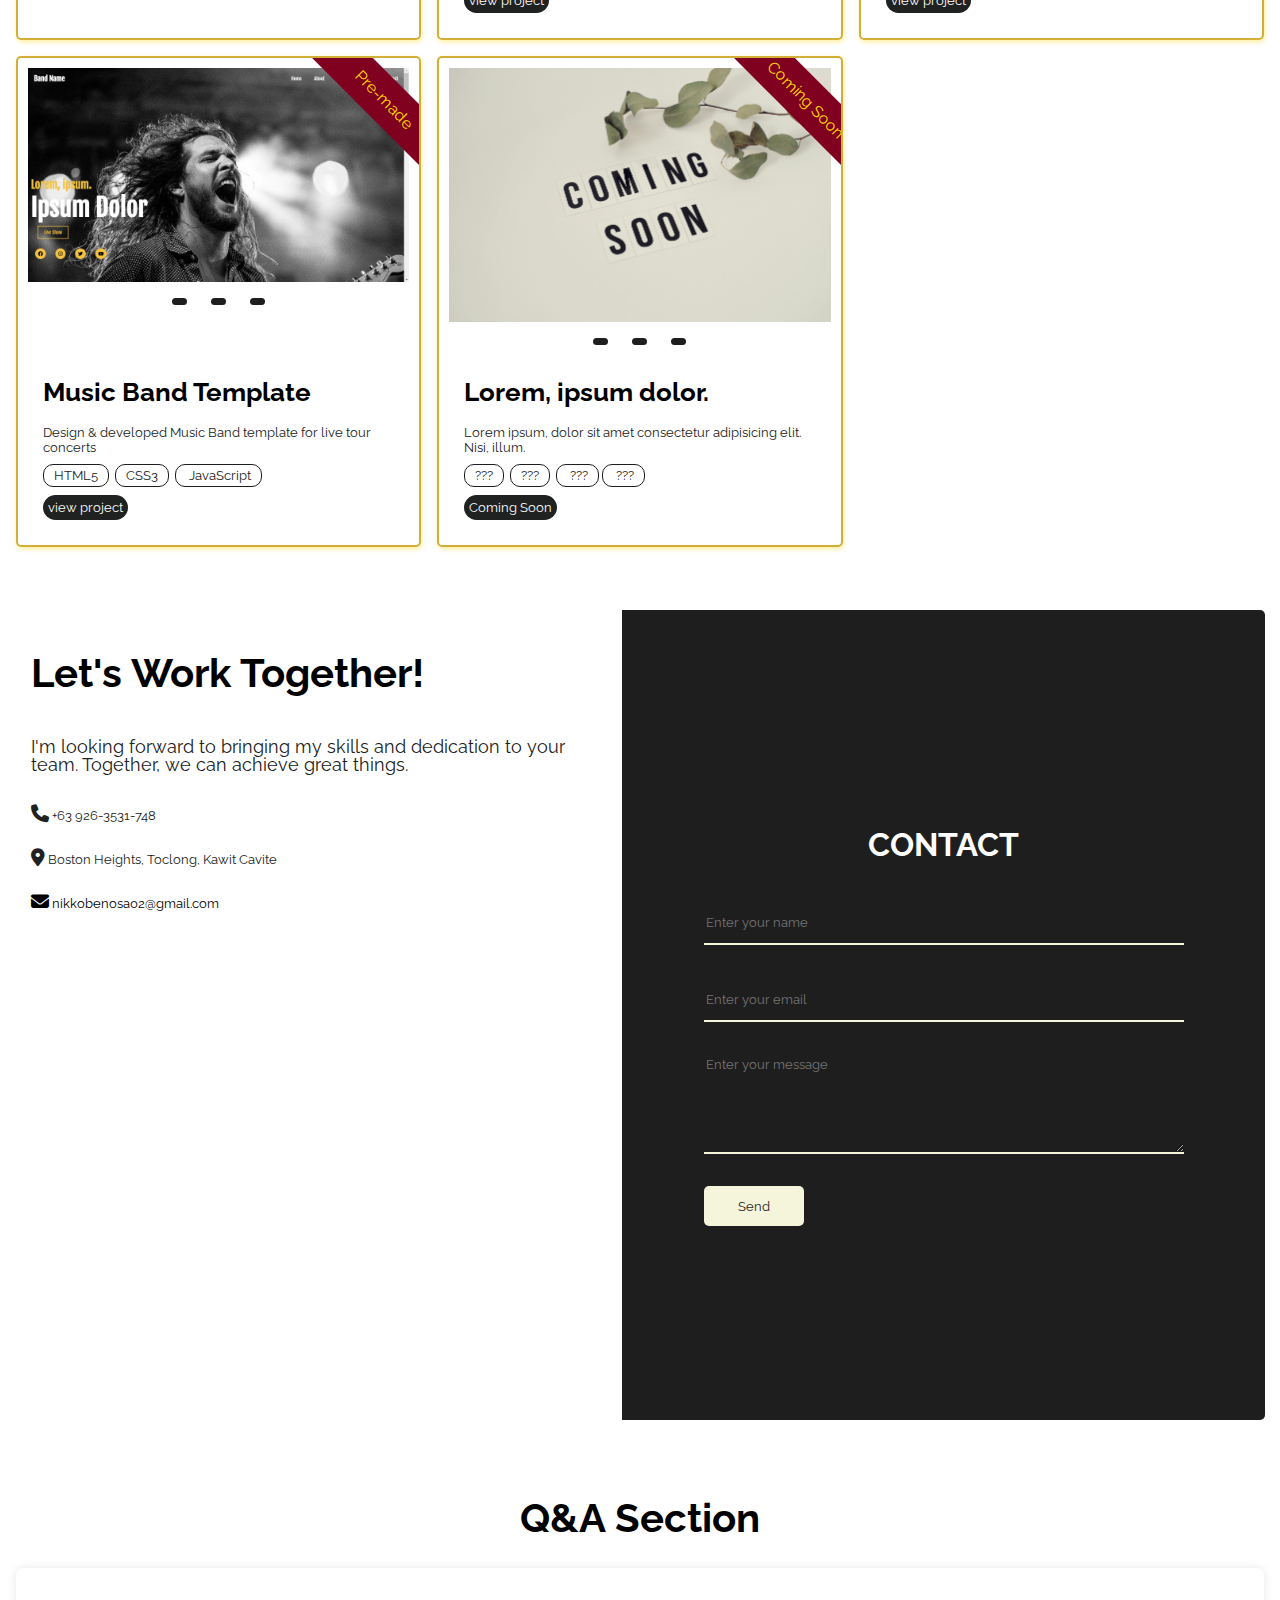
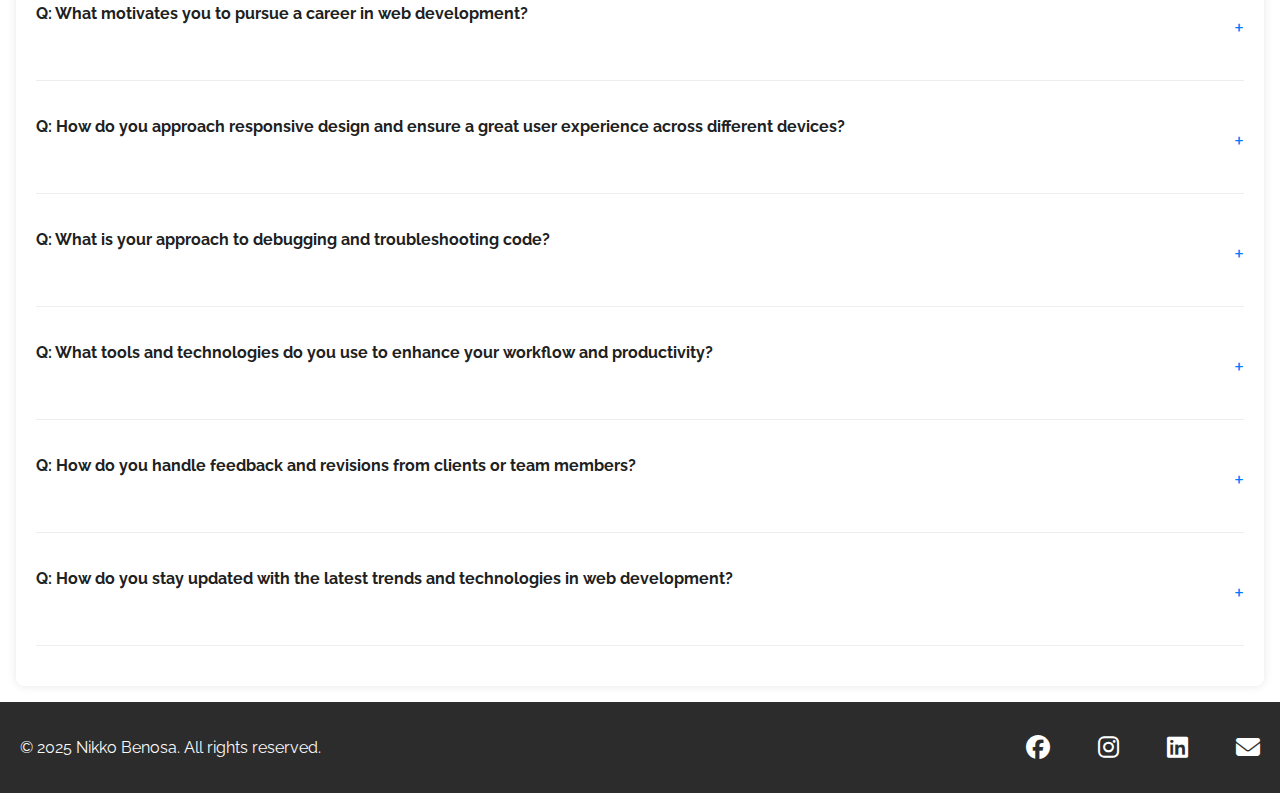
==== commit e59b5ac5: "Add files via upload" ====
--- a/index.html
+++ b/index.html
@@ -644,6 +644,76 @@
               >
             </div>
           </div>
+
+          <div class="main-box">
+            <span class="tags">
+              <p>Coming Soon</p>
+            </span>
+            <div class="box city">
+              <picture class="pics5">
+                <img
+                  id="slide1"
+                  loading="lazy"
+                  src="image/pexels-vie-studio-4439444.jpg"
+                  alt="hero section of the image"
+                />
+
+                <img
+                  id="slide2"
+                  loading="lazy"
+                  src="image/pexels-vie-studio-4439444.jpg"
+                  alt="main section of the image"
+                />
+                <img
+                  id="slide3"
+                  loading="lazy"
+                  src="image/pexels-vie-studio-4439444.jpg"
+                  alt="footer section of the image"
+                />
+              </picture>
+              <div class="buttons">
+                <button
+                  aria-label="Show more"
+                  title="Click to show more"
+                  class="slider-btn5"
+                  data-slide="1"
+                ></button>
+                <button
+                  aria-label="Show more"
+                  title="Click to show more"
+                  class="slider-btn5"
+                  data-slide="2"
+                ></button>
+                <button
+                  aria-label="Show more"
+                  title="Click to show more"
+                  class="slider-btn5"
+                  data-slide="3"
+                ></button>
+              </div>
+            </div>
+            <div class="ctn">
+              <h1>Lorem, ipsum dolor.</h1>
+              <p>
+                Lorem ipsum, dolor sit amet consectetur adipisicing elit. Nisi,
+                illum.
+              </p>
+              <p>
+                <span class="span">???</span> &nbsp;<span class="span"
+                  >???</span
+                >
+                &nbsp;<span class="span"> ???</span>&nbsp;<span class="span">
+                  ???</span
+                >
+              </p>
+              <a
+                href=""
+                aria-label="View About Music Band WebSite"
+                title="View project"
+                >Coming Soon</a
+              >
+            </div>
+          </div>
         </div>
       </section>
 
--- a/styles.css
+++ b/styles.css
@@ -429,7 +429,7 @@
 
 .wrapper2 {
   display: grid;
-  grid-template-columns: repeat(auto-fit, minmax(min(100%, 20rem), 1fr));
+  grid-template-columns: repeat(3, 1fr);
   gap: 1rem;
   padding: 1rem;
 }
@@ -441,6 +441,10 @@
   gap: 0rem;
   position: relative;
   overflow: hidden;
+
+  &:hover {
+    scale: 1.015;
+  }
 }
 
 .tags {
@@ -589,6 +593,17 @@
   object-fit: cover;
   width: 31.25rem;
 }
+
+.pics5 {
+  display: flex;
+  flex-direction: row;
+  scroll-snap-type: x mandatory;
+  scrollbar-width: none;
+  position: relative;
+  overflow: auto;
+  object-fit: cover;
+  width: 31.25rem;
+}
 .pics img {
   scroll-snap-align: start;
 }
@@ -606,6 +621,10 @@
 }
 
 .pics4 img {
+  scroll-snap-align: start;
+}
+
+.pics5 img {
   scroll-snap-align: start;
 }
 
@@ -1229,6 +1248,10 @@
 /* Responsive Styles */
 
 @media (min-width: 20rem) {
+  .wrapper2 {
+    grid-template-columns: repeat(1, 1fr);
+  }
+
   .svg-left svg {
     width: 40px;
     top: 70px;
@@ -1386,6 +1409,17 @@
   }
 
   .pics4 {
+    display: flex;
+    flex-direction: row;
+    scroll-snap-type: x mandatory;
+    scrollbar-width: none;
+    position: relative;
+    overflow: auto;
+    object-fit: cover;
+    width: 100%;
+  }
+
+  .pics5 {
     display: flex;
     flex-direction: row;
     scroll-snap-type: x mandatory;
@@ -1592,6 +1626,9 @@
 }
 
 @media (min-width: 48rem) {
+  .wrapper2 {
+    grid-template-columns: repeat(2, 1fr);
+  }
   .flow:nth-child(3) {
     grid-column: span 2;
   }
@@ -1684,6 +1721,28 @@
     width: 100%;
   }
   .pics3 {
+    display: flex;
+    flex-direction: row;
+    scroll-snap-type: x mandatory;
+    scrollbar-width: none;
+    position: relative;
+    overflow: auto;
+    object-fit: cover;
+    width: 100%;
+  }
+
+  .pics4 {
+    display: flex;
+    flex-direction: row;
+    scroll-snap-type: x mandatory;
+    scrollbar-width: none;
+    position: relative;
+    overflow: auto;
+    object-fit: cover;
+    width: 100%;
+  }
+
+  .pics5 {
     display: flex;
     flex-direction: row;
     scroll-snap-type: x mandatory;
@@ -1901,6 +1960,9 @@
 }
 
 @media (min-width: 64rem) {
+  .wrapper2 {
+    grid-template-columns: repeat(3, 1fr);
+  }
   .svg-left svg {
     top: 100px;
     left: 150px;
@@ -2002,6 +2064,28 @@
     width: 100%;
   }
   .pics3 {
+    display: flex;
+    flex-direction: row;
+    scroll-snap-type: x mandatory;
+    scrollbar-width: none;
+    position: relative;
+    overflow: auto;
+    object-fit: cover;
+    width: 100%;
+  }
+
+  .pics4 {
+    display: flex;
+    flex-direction: row;
+    scroll-snap-type: x mandatory;
+    scrollbar-width: none;
+    position: relative;
+    overflow: auto;
+    object-fit: cover;
+    width: 100%;
+  }
+
+  .pics5 {
     display: flex;
     flex-direction: row;
     scroll-snap-type: x mandatory;
@@ -2296,6 +2380,28 @@
     object-fit: cover;
     width: 100%;
   }
+
+  .pics4 {
+    display: flex;
+    flex-direction: row;
+    scroll-snap-type: x mandatory;
+    scrollbar-width: none;
+    position: relative;
+    overflow: auto;
+    object-fit: cover;
+    width: 100%;
+  }
+
+  .pics5 {
+    display: flex;
+    flex-direction: row;
+    scroll-snap-type: x mandatory;
+    scrollbar-width: none;
+    position: relative;
+    overflow: auto;
+    object-fit: cover;
+    width: 100%;
+  }
   .text p {
     font-size: 1rem;
   }
